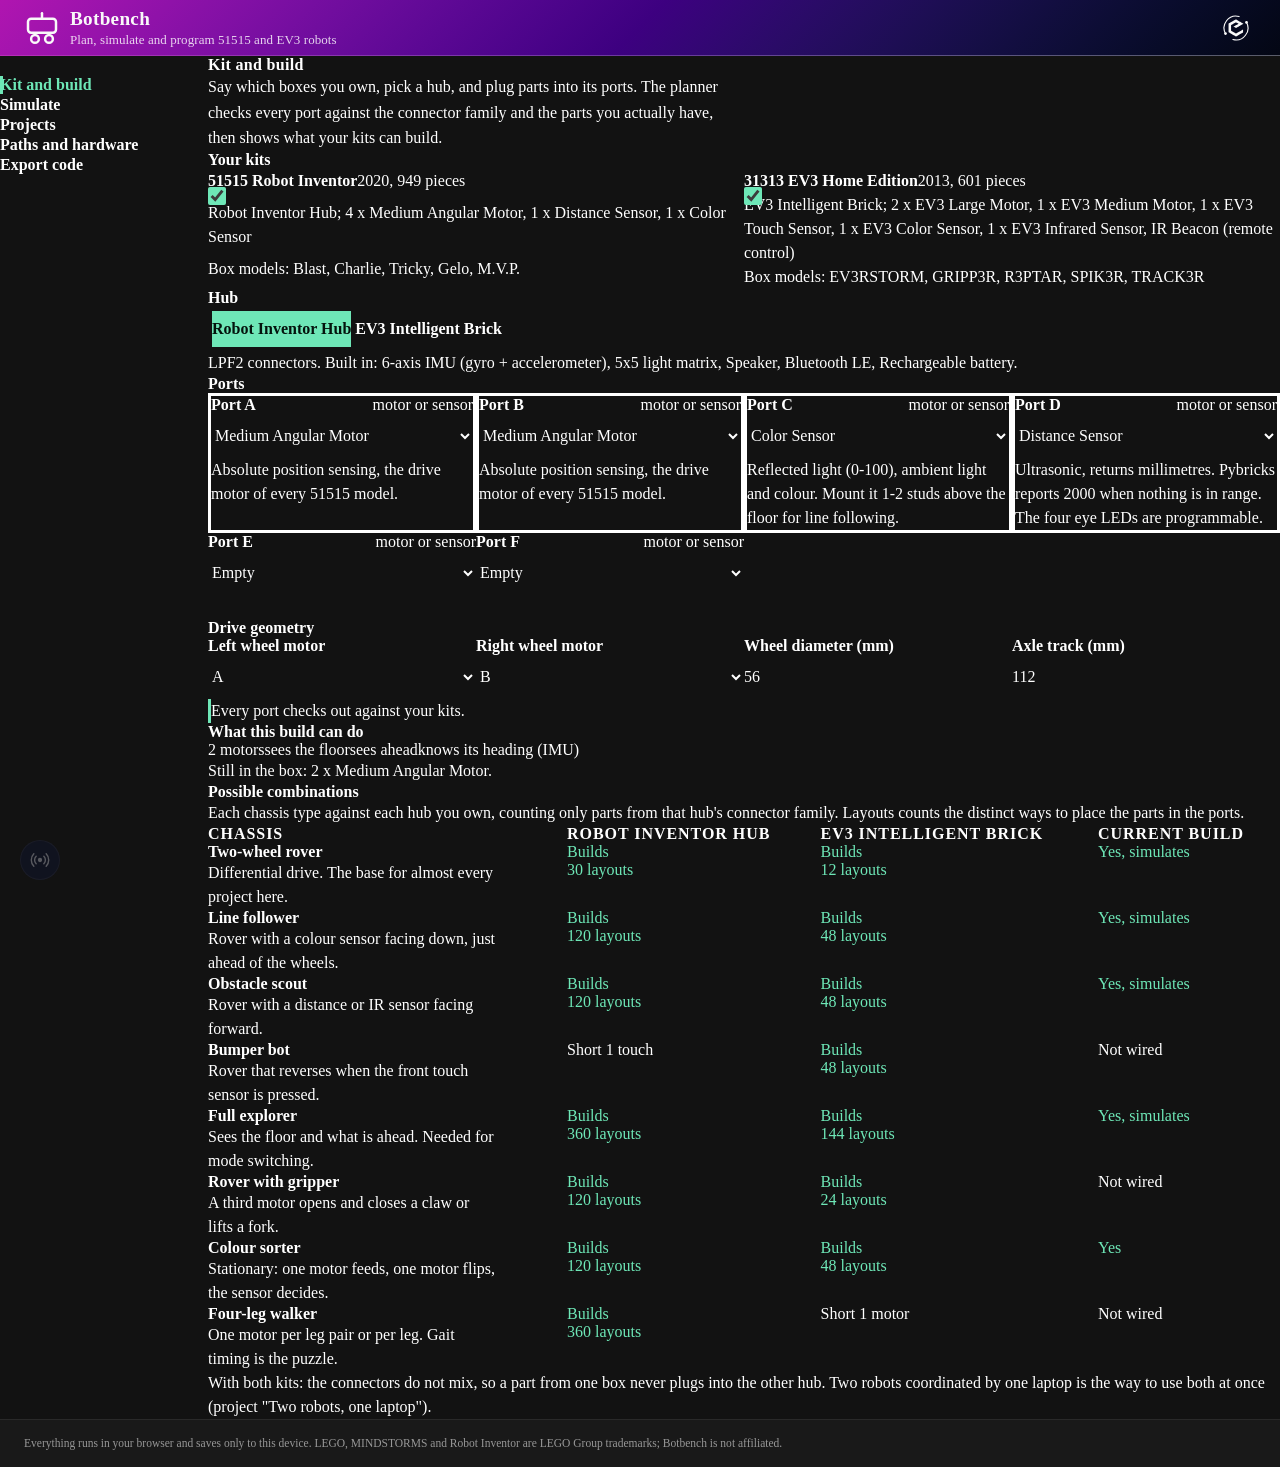
==== index.html @ 2c1cb86a "feat: Botbench, a planner, simulator and Pybricks exporter for 51515 and EV3 robots" ====
<!DOCTYPE html>
<html lang="en">
<head>
  <meta charset="UTF-8">
  <!-- Strict CSP. An inline script runs only if its sha256 is listed: the one hash is the theme
       guard further down, so editing that script means re-hashing it (smoke check 29 reports a
       mismatch). Inline on*="" handlers never run; attach listeners from a script file. Add a
       source only when the page loads from it, as an exact host or a pinned path, never a whole
       package CDN: a Convex deployment adds its https and wss URLs to connect-src, and sign-in
       adds the CSP table in packages/neorgon-ui/auth/README.md. frame-ancestors, report-uri and
       sandbox are ignored in a meta tag, so they are left out. -->
  <meta http-equiv="Content-Security-Policy" content="default-src 'none'; script-src 'self' 'sha256-na6phygP/tfoCIp4oBeQgGJJpQsZob/udrLum+20QTI=' https://gc.zgo.at https://static.cloudflareinsights.com; style-src 'self' 'unsafe-inline' https://cdn.neorgon.org/v1.0.0/; img-src 'self' data: https://neorgon.goatcounter.com; font-src 'self'; connect-src 'self' https://neorgon.goatcounter.com https://cloudflareinsights.com; manifest-src 'self'; frame-src 'none'; worker-src 'none'; object-src 'none'; base-uri 'none'; form-action 'self'">
  <meta name="viewport" content="width=device-width, initial-scale=1.0">
  <link rel="icon" type="image/svg+xml" href="/favicon.svg">
  <link rel="icon" type="image/x-icon" href="/favicon.ico" sizes="16x16 32x32 48x48">
  <link rel="apple-touch-icon" sizes="180x180" href="/apple-touch-icon.png">
  <meta name="apple-mobile-web-app-title" content="Botbench">
  <link rel="manifest" href="/site.webmanifest">
  <meta name="neo-mark" content="on">
  <title>Botbench | Robot Kit Simulator</title>
  <meta name="description" content="Plan LEGO 51515 and EV3 31313 robot builds, rehearse them in a 2D simulator and export Pybricks code, up to behaviours picked by Jev">
  <meta property="og:title" content="Botbench | Robot Kit Simulator">
  <meta property="og:description" content="Plan LEGO 51515 and EV3 31313 robot builds, rehearse them in a 2D simulator and export Pybricks code, up to behaviours picked by Jev">
  <meta property="og:type" content="website">
  <meta property="og:url" content="https://botbench.neorgon.com/">
  <meta property="og:site_name" content="Neorgon">
  <meta name="twitter:card" content="summary_large_image">
  <meta name="twitter:title" content="Botbench | Robot Kit Simulator">
  <meta name="twitter:description" content="Plan LEGO 51515 and EV3 31313 robot builds, rehearse them in a 2D simulator and export Pybricks code, up to behaviours picked by Jev">
  <meta name="robots" content="index, follow">
  <link rel="canonical" href="https://botbench.neorgon.com/">
  <meta property="og:locale" content="en_US">
  <meta name="theme-color" content="#040714">
  <meta property="og:image" content="https://botbench.neorgon.com/og-preview.jpg">
  <meta property="og:image:width" content="1200">
  <meta property="og:image:height" content="630">
  <meta property="og:image:alt" content="Botbench">
  <meta name="twitter:image" content="https://botbench.neorgon.com/og-preview.jpg">
  <!-- Fleet design tokens: canonical, do not redeclare locally (docs/references/new-project-context.md, Design) -->
  <link rel="stylesheet" href="https://cdn.neorgon.org/v1.0.0/styles/base.css">
  <link rel="stylesheet" href="css/style.css">
  <!-- template:styles -->
  <!-- /template:styles -->
  <!-- Neorgon Header Kit (vendored; ?header=live swaps CSS to CDN). Keep after style.css, the kit owns the header. -->
  <script>(function(){var m=location.search.match(/[?&]theme=([\w-]+)/)||document.cookie.match(/(?:^|;\s*)neo_theme=([\w-]+)/);if(m&&m[1]!=='default')document.documentElement.dataset.theme=decodeURIComponent(m[1]);})();</script>
  <link rel="stylesheet" href="css/neorgon-header.css">
  <link rel="stylesheet" href="css/neorgon-themes.css">
  <link rel="stylesheet" href="https://cdn.neorgon.org/v1.0.0/header/season.css">
  <script defer src="js/neorgon-header.js"></script>
  <!-- Neorgon Footer Kit (vendored). Pins the footer to the viewport floor on short
       pages and builds the meta bar + back-to-top. See packages/neorgon-ui/footer/README.md.
       Optional stamps: <meta name="neo-repo"|"neo-version"|"neo-updated"> -->
  <link rel="stylesheet" href="css/neorgon-footer.css">
  <script defer src="js/neorgon-footer.js"></script>
  <!-- Neorgon Beacon Kit (vendored). Bottom-left correction reporter: it
       carries page context to balise.neorgon.com in a URL fragment and the
       visitor writes there. No form on this page and no request from it.
       Opt out per page with <meta name="beacon" content="off">.
       See packages/neorgon-ui/beacon/README.md. -->
  <meta name="beacon-site" content="botbench-site">
  <link rel="stylesheet" href="css/neorgon-beacon.css">
  <script defer src="js/neorgon-beacon.js"></script>
  <script type="application/ld+json">
  {
    "@context": "https://schema.org",
    "@type": "WebApplication",
    "name": "Botbench",
    "description": "Plan LEGO 51515 and EV3 31313 robot builds, rehearse them in a 2D simulator and export Pybricks code, up to behaviours picked by Jev",
    "url": "https://botbench.neorgon.com/",
    "applicationCategory": "DeveloperApplication",
    "operatingSystem": "Any",
    "offers": { "@type": "Offer", "price": "0", "priceCurrency": "USD" },
    "author": { "@type": "Organization", "name": "Neorgon", "url": "https://neorgon.com/" }
  }
  </script>
</head>
<body>

  <a class="skip-link" href="#main">Skip to content</a>

  <!-- Neorgon Header Kit contract (packages/neorgon-ui/header/README.md).
       data-header-mode: hub (glass) | content (sticky gradient) | app (slim, auto-hides on scroll).
       Pick content for learning/content sites, app for tool-dense sites. -->
  <header class="header-bar" data-header-mode="app">
    <div class="header-logo">
      <!-- PATTERN: one link: mark + name go to THIS site's home (root or #home)
           so clicking either resets the view. The hub icon in .header-right
           is the only header link to neorgon.com. -->
      <a href="./" class="header-title-link">
        <img src="energon-classic-logo.png" class="header-logo-img" alt="">
        <div class="header-title-wrap">
          <h1>Botbench</h1>
          <div class="header-subtitle">Plan, simulate and program 51515 and EV3 robots</div>
        </div>
      </a>
    </div>

    <!-- .header-right owns margin-left:auto; home icon is always last. -->
    <div class="header-right">
      <!-- template:actions -->
      <!-- Optional .header-actions: keep one primary control visible with
           data-keep-mobile. Wrap text beside an SVG in <span>. -->
      <!-- /template:actions -->

      <!-- Accounts (only for a site with sign-in): the Neorgon Auth Kit renders a "Sign in"
           button in this slot, and Clerk's avatar menu once signed in. It also owns the
           sign-in dialog, so there is no panel or modal to write. Vendor it with
           packages/neorgon-ui/sync-auth.sh (its header shows how to adopt one site), then add
             <meta name="clerk-publishable-key" content="pk_live_...">
             a stylesheet link to css/neorgon-auth.css (named in prose here, because the
             smoke ref checker reads comments and this file does not exist until you vendor it)
           to <head>, and in js/events.js:
             import { NeoAuth } from './neorgon-auth.js';
             NeoAuth.onChange(({ signedIn, label }) => ...); NeoAuth.start({ convex });
           Contract, CSP and gated actions: packages/neorgon-ui/auth/README.md
      <div class="neo-auth" data-neo-auth data-keep-mobile hidden></div>
      -->

      <a class="header-home" href="https://neorgon.com/" title="neorgon.com" aria-label="Neorgon home">
        <svg class="nh-hub-icon" viewBox="0 0 24 24" fill="none" xmlns="http://www.w3.org/2000/svg" aria-hidden="true">
          <path d="M12 4.4 18.58 8.2 18.58 15.8 12 19.6 5.42 15.8 5.42 8.2Z" fill="currentColor" stroke="none"/>
          <g class="nh-orbit">
            <path d="M2.47 17.50 A11.0 11.0 0 0 1 14.85 1.37" fill="none" stroke="currentColor" stroke-width="1.05" stroke-linecap="round"/>
            <path d="M21.53 6.50 A11.0 11.0 0 0 1 9.15 22.63" fill="none" stroke="currentColor" stroke-width="1.05" stroke-linecap="round"/>
            <circle cx="21.71" cy="6.84" r="1.25" fill="currentColor"/>
            <circle cx="2.29" cy="17.16" r="1.25" fill="currentColor"/>
          </g>
        </svg>
      </a>
    </div>
  </header>

  <!-- template:main -->
  <main id="main" tabindex="-1">
    <div class="shell">
      <nav class="shell__rail" aria-label="Workbench">
        <a class="rail-link" href="#build" data-tab="build">Kit and build</a>
        <a class="rail-link" href="#sim" data-tab="sim">Simulate</a>
        <a class="rail-link" href="#projects" data-tab="projects">Projects</a>
        <a class="rail-link" href="#paths" data-tab="paths">Paths and hardware</a>
        <a class="rail-link" href="#export" data-tab="export">Export code</a>
      </nav>

      <div class="shell__main">
        <section class="section panel" id="panel-build" data-panel="build" aria-labelledby="h-build">
          <div class="section__titles">
            <h2 class="section__title" id="h-build">Kit and build</h2>
            <p class="section__lead">Say which boxes you own, pick a hub, and plug parts into its ports. The planner checks every port against the connector family and the parts you actually have, then shows what your kits can build.</p>
          </div>
          <fieldset class="group">
            <legend>Your kits</legend>
            <div id="kits" class="kit-grid"></div>
          </fieldset>
          <fieldset class="group">
            <legend>Hub</legend>
            <div id="hub-pick" class="seg" role="radiogroup" aria-label="Hub"></div>
            <p id="hub-note" class="field__hint"></p>
          </fieldset>
          <div class="group">
            <h3 class="group__title">Ports</h3>
            <div id="ports" class="port-grid"></div>
          </div>
          <div class="group">
            <h3 class="group__title">Drive geometry</h3>
            <div id="drive" class="drive-grid"></div>
          </div>
          <div id="issues" class="issues" role="status" aria-live="polite"></div>
          <div class="group">
            <h3 class="group__title">What this build can do</h3>
            <div id="caps" class="chips"></div>
          </div>
          <div class="group">
            <h3 class="group__title">Possible combinations</h3>
            <p class="field__hint">Each chassis type against each hub you own, counting only parts from that hub's connector family. Layouts counts the distinct ways to place the parts in the ports.</p>
            <div class="table-wrap"><table class="matrix" id="matrix"></table></div>
            <p id="cross-note" class="field__hint"></p>
          </div>
        </section>

        <section class="section panel" id="panel-sim" data-panel="sim" aria-labelledby="h-sim" hidden>
          <div class="section__titles">
            <h2 class="section__title" id="h-sim">Simulate</h2>
            <p class="section__lead">A top-down rehearsal of the current build: same ports, same wheel size, same sensors. Use it to tune values before the robot is in your hands, not as a promise of how the real one behaves.</p>
          </div>
          <div class="toolbar sim-bar">
            <label class="mini-field"><span>Arena</span><select id="arena" class="select"></select></label>
            <div class="seg" id="brain-kind" role="radiogroup" aria-label="Brain">
              <button type="button" class="seg__btn" data-kind="rules" role="radio">Rules</button>
              <button type="button" class="seg__btn" data-kind="modes" role="radio">Modes and decider</button>
            </div>
            <label class="mini-field" id="preset-wrap"><span>Preset</span><select id="preset" class="select"></select></label>
            <span class="toolbar-gap"></span>
            <button type="button" class="btn btn--primary" id="play">Run</button>
            <button type="button" class="btn btn--secondary" id="step">Step</button>
            <button type="button" class="btn btn--secondary" id="reset">Reset</button>
            <label class="mini-field"><span>Speed</span><select id="speed" class="select"><option value="0.5">0.5x</option><option value="1">1x</option><option value="2">2x</option><option value="4">4x</option></select></label>
          </div>
          <div class="sim-layout">
            <div class="sim-stage">
              <canvas id="sim-canvas" aria-label="Simulator arena, top-down view" role="img"></canvas>
              <p id="arena-note" class="field__hint"></p>
            </div>
            <aside class="sim-side" aria-label="Robot readout">
              <div id="readout"></div>
              <div id="decision"></div>
            </aside>
          </div>
          <div id="rules-panel" class="group">
            <h3 class="group__title">Rule table</h3>
            <p class="field__hint">Checked top to bottom on every tick; the first rule that matches drives the motors. Hold keeps a rule running for that many milliseconds once it fires. Speeds are percent of top speed.</p>
            <div id="rules"></div>
            <button type="button" class="btn btn--secondary btn--sm" id="add-rule">Add rule</button>
          </div>
          <div id="modes-panel" class="group" hidden>
            <h3 class="group__title">Goal and decider</h3>
            <p class="field__hint">Every half second, code turns the sensor numbers into plain facts and asks which mode fits the goal. In the browser a local stand-in answers, because a TypeSafe key must never sit in a web page. The request shown beside the arena is what the bridge sends to Jev.</p>
            <div class="field">
              <label for="goal">Goal, in plain words</label>
              <textarea id="goal" class="textarea" rows="2" maxlength="400"></textarea>
            </div>
            <div class="field">
              <label for="gate">Confidence gate: <output id="gate-out" for="gate"></output></label>
              <input id="gate" type="range" min="0" max="0.9" step="0.05">
              <p class="field__hint">Below this confidence the robot keeps its current mode instead of switching. Low values flip-flop, high values commit late.</p>
            </div>
          </div>
        </section>

        <section class="section panel" id="panel-projects" data-panel="projects" aria-labelledby="h-projects" hidden>
          <div class="section__titles">
            <h2 class="section__title" id="h-projects">Projects</h2>
            <p class="section__lead">Seventeen projects in five levels, from one spinning motor to a robot that asks Jev what to do next. Each one is marked against your kits; the ones with a simulator setup load straight into the arena.</p>
          </div>
          <div id="projects"></div>
        </section>

        <section class="section panel" id="panel-paths" data-panel="paths" aria-labelledby="h-paths" hidden>
          <div class="section__titles">
            <h2 class="section__title" id="h-paths">Paths and hardware</h2>
            <p class="section__lead">How to program each hub today, what to buy for each path, and where an AI decision layer fits without getting in the way of the motors.</p>
          </div>
          <div id="paths"></div>
        </section>

        <section class="section panel" id="panel-export" data-panel="export" aria-labelledby="h-export" hidden>
          <div class="section__titles">
            <h2 class="section__title" id="h-export">Export code</h2>
            <p class="section__lead">The current build and brain as Pybricks MicroPython. Rules export as a loop on the hub. Modes export as a hub program that reports facts, plus a laptop bridge that asks Jev and sends back a mode.</p>
          </div>
          <div id="export"></div>
        </section>
      </div>
    </div>
  </main>
  <!-- /template:main -->

  <!-- Neorgon Footer Kit contract. data-footer-mode: minimal (default) | content | app.
       Replace the copy with a real note (privacy, data provenance, disclaimer) or drop
       the text entirely, the kit appends "Part of Neorgon" and any version stamps. -->
  <footer class="neo-footer" data-footer-mode="app">
    Everything runs in your browser and saves only to this device. LEGO, MINDSTORMS and Robot Inventor are LEGO Group trademarks; Botbench is not affiliated.
  </footer>

  <div id="app-toast" class="toast" role="status" aria-live="polite" aria-atomic="true"></div>
  <script type="module" src="js/app.js"></script>
</body>
</html>
---- css/style.css ----
/* ── Reset & base ──────────────────────────────────────────── */
*, *::before, *::after { margin: 0; padding: 0; box-sizing: border-box; }

/*
 * ── Design tokens ─────────────────────────────────────────────
 *
 * Canonical tokens (colors, font, type scale, spacing, radii) come from the CDN:
 *   https://cdn.neorgon.org/v1.0.0/styles/base.css   (linked in index.html)
 * Do NOT redeclare them here: a local copy is how the fleet drifted. The block
 * below holds only what base.css does not define, plus the per-site accent.
 *
 * Motion: base.css still ships --ease-snap (bounce) for legacy sites, but it is
 * deprecated for new work (impeccable law: ease-out exponential, no bounce).
 * Use --ease-out below.
 */

:root {
  /* Per-site identity: set to this site's hub card accent (the accent table in .claude/HUB_REGISTRY.md) */
  --accent: #6ee7b7;
  --accent-bright: #a7f3d0;

  /* Site extras base.css does not define */
  --surface-toast: #1a1730;
  --danger: #be123c;
  --danger-hover: #9f1239;
  --ease-out: cubic-bezier(0.22, 1, 0.36, 1);
  --control-height: 44px;
  --control-height-sm: 36px;
  --on-accent: #04130d; /* Emerald-300 is light: dark text on it, 12:1. */
  --shadow-card: 0 12px 28px rgba(15, 23, 42, 0.5);
  --shadow-modal: 0 24px 48px rgba(2, 6, 23, 0.58);
  --z-sticky-header: 200;
  --z-toast: 500;
}

/* Author display values (e.g. .section/.stack flex) would otherwise defeat the
   hidden attribute, so restore its authority once, globally. */
[hidden] { display: none !important; }

html { min-height: 100%; color-scheme: dark; }
body {
  font-family: var(--font);
  background: var(--bg);
  min-height: 100%;
  color: var(--text-primary);
  display: flex; flex-direction: column;
}

body:has(dialog[open]) {
  overflow: hidden;
}

main#main {
  flex: 1;
  display: flex;
  flex-direction: column;
  min-height: 0;
  width: 100%;
}

/* ── Layout ────────────────────────────────────────────────── */
/*
 * GOTCHA: body { display:flex; flex-direction:column } + margin: 0 auto
 * on a child collapses its width, so always pair with width: 100%.
 *
 * GOTCHA: External images (YouTube ggpht, Gravatar, etc.) may block loading
 * when the Referer header points to localhost or an unknown origin. Fix:
 * 1. Add <meta name="referrer" content="no-referrer"> in <head> (global)
 * 2. Or add referrerpolicy="no-referrer" on each <img> tag
 */
.container {
  max-width: 900px;
  width: 100%;
  margin: 0 auto;
  padding: var(--space-6);
  flex: 1;
}

/* ── Side-rail shell (opt-in) ──────────────────────────────────
 * A desktop window is far wider than a comfortable line of text, so a single
 * centred column leaves two large empty gutters and still runs the prose to
 * 100+ characters. This puts the section nav in the left gutter and narrows
 * the reading column, without changing .container for sites that do not use it.
 *
 *   <div class="shell">
 *     <nav class="shell__rail" aria-label="Section"> … </nav>
 *     <div class="shell__main"> … </div>
 *   </div>
 *
 * Below 940px it collapses to one column and the rail becomes a scrollable
 * row, so the same markup works on a phone with no JavaScript involved. From
 * 1240px up, the spare width goes to the right margin only, so the reading
 * column walks onto the page's centre line instead of sitting right of it.
 */
.shell {
  width: 100%;
  max-width: 1240px;
  margin: 0 auto;
  padding: var(--space-6) var(--space-6) 64px;
  display: grid;
  grid-template-columns: minmax(0, 1fr);
  gap: var(--space-6);
  align-content: start;
  flex: 1;
}
/* A 1fr track is minmax(auto, 1fr): a wide child (a board, a table, a long
   code line) sets min-content and stretches the column past the viewport. */
.shell > * { min-width: 0; }

.shell__rail {
  display: flex;
  gap: var(--space-1);
  padding: 4px;
  background: var(--surface-1);
  border: 1px solid var(--border);
  border-radius: var(--radius);
  overflow-x: auto;
  scrollbar-width: none;
}
.shell__rail::-webkit-scrollbar { display: none; }

@media (min-width: 940px) {
  .shell {
    grid-template-columns: 208px minmax(0, 1fr);
    gap: var(--space-8);
    padding: var(--space-8) var(--space-8) 80px;
  }
  .shell__rail {
    position: sticky;
    top: 76px;          /* clears the app-mode header */
    flex-direction: column;
    align-items: stretch;
    gap: 2px;
    padding: var(--space-2);
    overflow: visible;
    align-self: start;
  }
}

/* The rail sits in the left gutter, but with only two tracks it does not stay
   there: the rail plus its gap add to main's left side and nothing balances
   them on the right, so main sits half that distance right of the page's centre
   line (120px at a 208px rail). A column that far off centre reads as a
   misalignment rather than as a nav beside it.
   The correction is to stop splitting the spare width between both margins and
   spend all of it on the right. Main then walks back onto the centre line as the
   window grows, reaching it at 1240 + 208 + 32 = 1480px, and it costs main no
   width at any point on the way: the shell widens, main does not move relative
   to the rail. Below 1240px the shell already fills the viewport, so there is no
   spare width to spend and any correction would come straight out of the
   reading column. That trade is not worth making. */
@media (min-width: 1240px) {
  .shell {
    --shell-nudge: calc(208px + var(--space-8));
    max-width: calc(1240px + var(--shell-nudge));
    padding-right: clamp(
      var(--space-8),
      calc(var(--space-8) + 100vw - 1240px),
      calc(var(--space-8) + var(--shell-nudge))
    );
  }
}

/* Vertical rhythm: use inside .container or nested regions */
.stack {
  display: flex;
  flex-direction: column;
  gap: var(--space-6);
}
.stack--tight { gap: var(--space-4); }
/* Major sections need a real break. At 32px a heading sits almost on top of
   the block above it and the page reads as one undifferentiated column. */
.stack--loose { gap: 56px; }

/* Page section: title row + body (replaces “card everything” for grouping) */
.section {
  display: flex;
  flex-direction: column;
  gap: var(--space-6);
}
.section__header {
  display: flex;
  flex-wrap: wrap;
  align-items: flex-end;
  justify-content: space-between;
  gap: var(--space-4);
}
.section__titles {
  display: flex;
  flex-direction: column;
  gap: var(--space-1);
  min-width: 0;
}
.section__title {
  font-size: var(--text-xl);
  font-weight: 600;
  letter-spacing: 0.02em;
  color: var(--text-primary);
}
.section__lead {
  font-size: var(--text-sm);
  color: var(--text-muted);
  line-height: 1.6;
  max-width: 64ch;   /* 65-75 characters is the readable measure */
}
.section__lead code {
  font-family: ui-monospace, SFMono-Regular, Menlo, Monaco, Consolas, "Liberation Mono", monospace;
  font-size: 0.92em;
  color: var(--text-secondary);
}
.stack > .card { margin-bottom: 0; }
.toolbar {
  display: flex;
  flex-wrap: wrap;
  align-items: center;
  gap: var(--space-2);
}

/* ── Header ────────────────────────────────────────────────────
 * Owned by the Neorgon Header Kit (css/neorgon-header.css, canonical
 * source: packages/neorgon-ui/header/). Do NOT style .header-bar,
 * .header-logo*, .header-title-link, .header-subtitle, .header-right,
 * .header-actions, or .header-home here. Sign-in UI belongs to the
 * Auth Kit (css/neorgon-auth.css), so write no .auth-* styles either.
 */
.toolbar-nav {
  display: flex;
  align-items: center;
  gap: var(--space-2);
}

/* ── Buttons (canonical) ─────────────────────────────────────
 * Use .btn + a variant. Alias: .nav-link = toolbar ghost.
 */
.btn {
  display: inline-flex;
  align-items: center;
  justify-content: center;
  gap: var(--space-2);
  min-height: var(--control-height);
  padding: 0 var(--space-4);
  border-radius: var(--radius-sm);
  font-family: inherit;
  font-size: var(--text-sm);
  font-weight: 600;
  line-height: 1.2;
  text-decoration: none;
  cursor: pointer;
  border: 1px solid transparent;
  background: transparent;
  color: var(--text-primary);
  transition:
    background-color var(--dur),
    color var(--dur),
    border-color var(--dur),
    box-shadow var(--dur),
    transform var(--dur-fast);
  -webkit-tap-highlight-color: transparent;
}
.btn:disabled,
.btn[aria-disabled="true"] {
  opacity: 0.45;
  cursor: not-allowed;
  pointer-events: none;
}
.btn--sm {
  min-height: var(--control-height-sm);
  padding: 0 var(--space-3);
  font-size: var(--text-xs);
}
.btn--block { width: 100%; }
.btn--icon {
  min-width: var(--control-height);
  padding: 0;
}
.btn--primary {
  background: var(--accent);
  color: var(--on-accent);
  border-color: transparent;
}
.btn--primary:hover { box-shadow: inset 0 0 0 2px var(--on-accent); }
.btn--secondary {
  background: var(--surface-2);
  color: var(--text-primary);
  border-color: var(--border-strong);
}
.btn--secondary:hover {
  background: rgba(255, 255, 255, 0.1);
}
.btn--ghost {
  background: transparent;
  color: rgba(255,255,255,0.92);
  border-color: rgba(255,255,255,0.18);
}
.btn--ghost:hover {
  background: rgba(255,255,255,0.1);
  color: var(--text-primary);
}
.btn--danger {
  background: var(--danger);
  color: var(--text-primary);
  border-color: transparent;
}
.btn--danger:hover { background: var(--danger-hover); }

/* Toolbar ghost (header nav): same as .btn.btn--ghost.btn--sm */
.nav-link {
  display: inline-flex;
  align-items: center;
  justify-content: center;
  min-height: var(--control-height);
  padding: 0 var(--space-3);
  border: 1px solid rgba(255,255,255,0.18);
  border-radius: var(--radius-sm);
  background: transparent;
  color: rgba(255,255,255,0.92);
  cursor: pointer;
  font-family: inherit;
  font-size: var(--text-sm);
  font-weight: 600;
  transition: background-color var(--dur), color var(--dur), border-color var(--dur);
}
.nav-link:hover {
  background: rgba(255,255,255,0.1);
  color: var(--text-primary);
}

/* ── Forms and inline disclosure ────────────────────────────── */
.field { display: grid; gap: var(--space-2); min-width: 0; }
.field label, .field__label { font-size: var(--text-sm); font-weight: 600; }
.input, .select, .textarea {
  width: 100%; min-width: 0; min-height: var(--control-height);
  padding: var(--space-2) var(--space-3);
  border: 1px solid var(--border-strong);
  border-radius: var(--radius-sm);
  background: var(--bg); color: var(--text-primary);
  font: inherit; font-size: 1rem;
}
.textarea { resize: vertical; }
.input::placeholder, .textarea::placeholder { color: var(--text-muted); }
.input[aria-invalid="true"], .textarea[aria-invalid="true"] { border-color: var(--danger); }
.field__hint { font-size: var(--text-sm); color: var(--text-secondary); line-height: 1.5; }
.field__error { font-size: var(--text-sm); color: #fda4af; }

/* Native details keeps closed controls out of the focus order. No fixed
   max-height, clipping or layout animation. Auth remains kit-owned. */
.sheet {
  background: var(--surface-1);
  border: 1px solid var(--border);
  border-radius: var(--radius);
}
.sheet > summary { padding: var(--space-4); cursor: pointer; font-weight: 600; }
.sheet__inner { padding: 0 var(--space-4) var(--space-4); }

/* ── Native dialog ────────────────────────────────────────────
   Call showModal(): the platform supplies inert background, focus containment
   and Escape. Do not toggle [open] or add a second role="dialog" wrapper. */
dialog.dialog {
  margin: auto; padding: 0;
  width: min(520px, calc(100% - 32px));
  max-height: calc(100dvh - 32px);
  overflow: auto;
  background: var(--bg); color: var(--text-primary);
  border: 1px solid var(--border-strong);
  border-radius: var(--radius-lg);
  box-shadow: var(--shadow-modal);
}
.dialog::backdrop { background: rgb(2 4 12 / 85%); }
.dialog__header, .dialog__footer {
  display: flex; align-items: center; justify-content: space-between;
  gap: var(--space-4); padding: var(--space-4) var(--space-6);
}
.dialog__header { border-bottom: 1px solid var(--border); }
.dialog__header h2 { font-size: var(--text-xl); overflow-wrap: anywhere; }
.dialog__body { padding: var(--space-6); line-height: 1.6; overflow-wrap: anywhere; }
.dialog__footer { flex-wrap: wrap; justify-content: flex-end; border-top: 1px solid var(--border); }

/* ── Result states ──────────────────────────────────────────── */
.status-panel { padding: var(--space-8) 0; max-width: 64ch; }
.status-panel h3 { font-size: var(--text-lg); }
.status-panel p { margin: var(--space-2) 0 var(--space-4); color: var(--text-secondary); line-height: 1.6; }

/* ── Card ──────────────────────────────────────────────────── */
/*
 * GOTCHA: backdrop-filter creates a stacking context, so dropdowns inside
 * a card can be clipped by a later card's stacking context. Fix by adding
 * position: relative; z-index: 10 to the card that owns the open dropdown.
 *
 * Default: static surface (no hover lift, avoids generic “dashboard demo”).
 * Use .card--interactive only when the whole surface is a real target.
 *
 * GOTCHA: a <button> or <a> used AS a card does not inherit body text color,
 * buttons default to canvas text (near-black), rendering invisible on the dark
 * bg. When a card is an interactive element, set color: var(--text-primary)
 * and font-family: var(--font) explicitly on it.
 */
.card {
  background: var(--surface-1);
  border: 1px solid var(--border);
  border-radius: var(--radius-lg);
  padding: var(--space-6);
  margin-bottom: var(--space-6);
  transition: border-color var(--dur), box-shadow var(--dur);
}
.card--interactive {
  transition:
    transform var(--dur) ease-out,
    box-shadow var(--dur) ease-out,
    border-color var(--dur);
}
.card--interactive:hover {
  transform: translateY(-3px);
  box-shadow: var(--shadow-card);
  border-color: var(--border-strong);
}

.card--flat:hover {
  box-shadow: none;
}
/* Card with an action row, in an equal-height grid: pin the toolbar to the
   bottom so buttons align across cards whose text wraps differently. */
.card--actions {
  display: flex;
  flex-direction: column;
}
.card--actions > .toolbar:last-child {
  margin-top: auto;
}

/* ── Button press feedback ─────────────────────────────────── */
button:active,
.btn:active,
.nav-link:active {
  transform: scale(0.98);
  transition-duration: var(--dur-fast);
}

/* ── Skeleton loading ──────────────────────────────────────── */
@keyframes shimmer { 50% { opacity: 0.45; } }
.skeleton {
  background: var(--surface-2);
  animation: shimmer 1.5s ease-in-out infinite;
  border-radius: var(--radius);
}

/* ── Toast ─────────────────────────────────────────────────── */
.toast {
  position: fixed;
  bottom: var(--space-6);
  right: var(--space-6);
  z-index: var(--z-toast);
  max-width: min(360px, calc(100vw - var(--space-8)));
  background: var(--surface-toast);
  border: 1px solid var(--border);
  border-radius: var(--radius);
  padding: var(--space-3) var(--space-4);
  font-size: var(--text-sm);
  color: var(--text-primary);
  box-shadow: var(--shadow-card);
  pointer-events: none;
  transform: translateY(8px);
  opacity: 0;
  transition: opacity 0.2s ease-out, transform 0.2s ease-out;
}
.toast.visible {
  opacity: 1;
  transform: translateY(0);
}

/* ── Footer ────────────────────────────────────────────────────
   Owned by the Neorgon Footer Kit (css/neorgon-footer.css).
   Don't add .neo-footer rules here. Edit packages/neorgon-ui/footer/
   and re-run sync-footer.sh. */

/* ── Focus styles ──────────────────────────────────────────── */
:focus-visible {
  outline: 2px solid var(--accent-bright);
  outline-offset: 2px;
}

/* ── Skip link ─────────────────────────────────────────────── */
.skip-link {
  position: absolute;
  top: 0;
  transform: translateY(-110%);
  left: var(--space-4);
  z-index: 1000;
  padding: var(--space-2) var(--space-4);
  background: var(--accent-bright);
  color: var(--bg);
  font-weight: 600;
  font-size: var(--text-sm);
  border-radius: 0 0 var(--radius-sm) var(--radius-sm);
  text-decoration: none;
  transition: transform var(--dur) var(--ease-out);
}
.skip-link:focus { transform: translateY(0); }

/* ── Reduced motion ────────────────────────────────────────── */
@media (prefers-reduced-motion: reduce) {
  *, *::before, *::after {
    animation-duration: 0.01ms !important;
    animation-iteration-count: 1 !important;
    transition-duration: 0.01ms !important;
  }
  .card--interactive:hover { transform: none; }
}

/* ── Responsive ────────────────────────────────────────────── */
@media (max-width: 600px) {
  .container { padding: var(--space-4); }
  .toast {
    left: var(--space-4);
    right: var(--space-4);
    max-width: none;
  }
}

/* ══ Botbench ═════════════════════════════════════════════════
   Site layer. Tokens come from base.css; only --accent is ours. */

.muted { color: var(--text-muted); }
.shell__main { display: flex; flex-direction: column; gap: var(--space-8); }
.panel { gap: var(--space-8); }
.toolbar-gap { flex: 1; }

.rail-link {
  display: block; white-space: nowrap;
  padding: var(--space-2) var(--space-3);
  border-radius: var(--radius-sm);
  color: var(--text-secondary); text-decoration: none;
  font-size: var(--text-sm); font-weight: 600;
  transition: background-color var(--dur), color var(--dur);
}
.rail-link:hover { background: var(--surface-2); color: var(--text-primary); }
.rail-link[aria-current="page"] { background: var(--surface-2); color: var(--accent); box-shadow: inset 3px 0 0 var(--accent); }

.group { display: flex; flex-direction: column; gap: var(--space-3); border: 0; min-width: 0; }
.group legend, .group__title { font-size: var(--text-base); font-weight: 600; margin-bottom: var(--space-1); }
.group__title { margin-bottom: 0; }
h4 { font-size: var(--text-base); font-weight: 600; }

/* Kits */
.kit-grid { display: grid; grid-template-columns: repeat(auto-fit, minmax(260px, 1fr)); gap: var(--space-3); }
.kit {
  position: relative; display: grid; gap: var(--space-1);
  padding: var(--space-4) var(--space-4) var(--space-4) 48px;
  background: var(--surface-1); border: 1px solid var(--border); border-radius: var(--radius);
  cursor: pointer; font-size: var(--text-sm); line-height: 1.5;
  transition: border-color var(--dur);
}
.kit.is-on { border-color: var(--accent); }
.kit input { position: absolute; left: var(--space-4); top: 18px; width: 18px; height: 18px; accent-color: var(--accent); }
.kit__head { display: flex; flex-wrap: wrap; gap: var(--space-2); align-items: baseline; }
.kit__head strong { font-size: var(--text-base); }
.kit__models { font-size: var(--text-xs); }

/* Segmented control */
.seg { display: inline-flex; flex-wrap: wrap; gap: 4px; padding: 4px; background: var(--surface-1); border: 1px solid var(--border); border-radius: var(--radius); width: fit-content; max-width: 100%; }
.seg__btn {
  min-height: var(--control-height-sm); padding: 0 var(--space-3);
  border: 0; border-radius: var(--radius-sm); background: transparent;
  color: var(--text-secondary); font: inherit; font-size: var(--text-sm); font-weight: 600; cursor: pointer;
}
.seg__btn:hover:not(:disabled) { color: var(--text-primary); background: var(--surface-2); }
.seg__btn[aria-checked="true"] { background: var(--accent); color: var(--on-accent); }
.seg__btn:disabled { opacity: 0.4; cursor: not-allowed; }

/* Ports */
.port-grid { display: grid; grid-template-columns: repeat(auto-fill, minmax(220px, 1fr)); gap: var(--space-3); }
.port { display: grid; gap: var(--space-2); align-content: start; padding: var(--space-3); background: var(--surface-1); border: 1px dashed var(--border-strong); border-radius: var(--radius); }
.port.is-used { border-style: solid; border-color: var(--border-strong); }
.port__label { font-size: var(--text-sm); font-weight: 600; display: flex; justify-content: space-between; gap: var(--space-2); }
.port__label .muted { font-weight: 400; font-size: var(--text-xs); }
.port__note { font-size: var(--text-xs); line-height: 1.5; min-height: 1.5em; }
.drive-grid { display: grid; grid-template-columns: repeat(auto-fit, minmax(170px, 1fr)); gap: var(--space-3); }

/* Issues, chips, badges */
.issue-list { list-style: none; display: grid; gap: var(--space-2); }
.issue { font-size: var(--text-sm); line-height: 1.5; padding: var(--space-2) var(--space-3); border-radius: var(--radius-sm); border-left: 3px solid; background: var(--surface-1); }
.issue--error { border-color: #fb7185; }
.issue--warn { border-color: #fbbf24; }
.issue--ok { border-color: var(--accent); }
.chips { display: flex; flex-wrap: wrap; gap: var(--space-2); align-items: center; }
.chip { padding: 4px var(--space-3); border-radius: 999px; background: var(--surface-2); border: 1px solid var(--border); font-size: var(--text-sm); }
.caps__spare { flex-basis: 100%; }
.badge { display: inline-block; padding: 2px 8px; border-radius: 999px; font-size: var(--text-xs); font-weight: 600; background: var(--surface-2); color: var(--text-secondary); white-space: nowrap; }
.badge--ok { background: rgb(110 231 183 / 14%); color: var(--accent); }
.badge--warn { background: rgb(251 191 36 / 14%); color: #fcd34d; }
.badge--no { background: rgb(251 113 133 / 12%); color: #fda4af; }

/* Combination matrix */
.table-wrap { overflow-x: auto; border: 1px solid var(--border); border-radius: var(--radius); }
.matrix { width: 100%; border-collapse: collapse; font-size: var(--text-sm); }
.matrix th, .matrix td { padding: var(--space-2) var(--space-3); text-align: left; border-bottom: 1px solid var(--border); vertical-align: top; }
.matrix thead th { background: var(--surface-1); font-size: var(--text-xs); text-transform: uppercase; letter-spacing: 0.06em; color: var(--text-secondary); }
.matrix tbody tr:last-child > * { border-bottom: 0; }
.matrix__name { display: block; font-weight: 600; }
.matrix__desc { display: block; font-weight: 400; font-size: var(--text-xs); max-width: 36ch; line-height: 1.5; }
.matrix td.ok { color: var(--accent); }
.matrix td.no { color: var(--text-muted); }
.matrix td .muted { display: block; font-size: var(--text-xs); }

/* Simulator */
.mini-field { display: inline-grid; gap: 2px; font-size: var(--text-xs); color: var(--text-secondary); }
.mini-field .select, .mini-field .input { min-height: var(--control-height-sm); font-size: var(--text-sm); padding: 0 var(--space-2); }
.sim-bar { align-items: end; gap: var(--space-3); }
.sim-layout { display: grid; grid-template-columns: minmax(0, 1fr); gap: var(--space-4); }
@media (min-width: 1100px) { .sim-layout { grid-template-columns: minmax(0, 1fr) 300px; } }
.sim-stage { display: grid; gap: var(--space-2); }
#sim-canvas { width: 100%; aspect-ratio: 2000 / 1200; display: block; border-radius: var(--radius); border: 1px solid var(--border-strong); background: #e4e4de; }
.sim-side { display: grid; gap: var(--space-4); align-content: start; }
.readout { display: grid; grid-template-columns: auto 1fr; gap: 4px var(--space-4); font-size: var(--text-sm); padding: var(--space-3) var(--space-4); background: var(--surface-1); border: 1px solid var(--border); border-radius: var(--radius); }
.readout dt { color: var(--text-muted); }
.readout dd { font-variant-numeric: tabular-nums; text-align: right; }
.readout--facts dd { text-align: right; }
.decision { display: grid; gap: var(--space-3); }
.decision__mode { font-size: var(--text-base); }
.decision__mode strong { color: var(--accent); }
.bars { list-style: none; display: grid; gap: 6px; }
.bar { display: grid; grid-template-columns: 88px 1fr 40px; gap: var(--space-2); align-items: center; font-size: var(--text-xs); }
.bar.is-current .bar__label { color: var(--accent); font-weight: 600; }
.bar__track { height: 8px; background: var(--surface-2); border-radius: 999px; overflow: hidden; }
.bar__fill { display: block; height: 100%; background: var(--accent); }
.bar__val { text-align: right; font-variant-numeric: tabular-nums; color: var(--text-secondary); }
.sheet pre, .code-block pre { overflow-x: auto; font-size: var(--text-xs); line-height: 1.55; font-family: ui-monospace, SFMono-Regular, Menlo, Consolas, monospace; }

/* Rule editor */
.rule-list { list-style: none; display: grid; gap: var(--space-2); }
.rule {
  display: flex; flex-wrap: wrap; align-items: end; gap: var(--space-2) var(--space-3);
  padding: var(--space-3); background: var(--surface-1); border: 1px solid var(--border); border-radius: var(--radius);
  font-size: var(--text-sm); transition: border-color var(--dur);
}
.rule.is-active { border-color: var(--accent); box-shadow: inset 3px 0 0 var(--accent); }
.rule__n { font-weight: 700; color: var(--text-muted); min-width: 1.5em; align-self: center; }
.rule__when, .rule__then { display: flex; flex-wrap: wrap; align-items: end; gap: var(--space-2); }
.rule .select { width: auto; min-height: var(--control-height-sm); font-size: var(--text-sm); padding: 0 var(--space-2); }
.input--num { width: 84px; }
.select--op { min-width: 56px; }
.rule__tools { display: flex; gap: var(--space-1); margin-left: auto; }

/* Projects */
.level { display: grid; gap: var(--space-3); margin-bottom: var(--space-8); }
.level__title { font-size: var(--text-lg); font-weight: 600; }
.level__n { color: var(--accent); font-size: var(--text-sm); text-transform: uppercase; letter-spacing: 0.08em; margin-right: var(--space-2); }
.project-grid { display: grid; grid-template-columns: repeat(auto-fill, minmax(280px, 1fr)); gap: var(--space-4); }
.project { margin: 0; gap: var(--space-3); font-size: var(--text-sm); line-height: 1.55; }
.project__top { display: flex; justify-content: space-between; gap: var(--space-2); align-items: start; }
.project__meta { font-size: var(--text-xs); margin-top: calc(var(--space-2) * -1); }
.project__steps { padding-left: 1.2em; color: var(--text-secondary); display: grid; gap: 4px; }
.project__nosim { font-size: var(--text-xs); }

/* Paths */
.path-cols { display: grid; grid-template-columns: repeat(auto-fit, minmax(300px, 1fr)); gap: var(--space-6); }
.path-list { list-style: none; display: grid; gap: var(--space-3); }
.path-item { display: grid; gap: var(--space-1); padding: var(--space-3) var(--space-4); background: var(--surface-1); border: 1px solid var(--border); border-radius: var(--radius); font-size: var(--text-sm); line-height: 1.55; }
.path-item__head { display: flex; justify-content: space-between; gap: var(--space-2); align-items: center; }
.path-item a, .extra a { color: var(--accent); font-size: var(--text-xs); }
.extra-grid { display: grid; grid-template-columns: repeat(auto-fit, minmax(260px, 1fr)); gap: var(--space-4); }
.extra { margin: 0; display: grid; gap: var(--space-3); align-content: start; font-size: var(--text-sm); }
.extra ul { list-style: none; display: grid; gap: var(--space-3); line-height: 1.5; }
.flow { list-style: none; display: grid; grid-template-columns: repeat(auto-fit, minmax(150px, 1fr)); gap: var(--space-2); counter-reset: flow; }
.flow li { display: grid; gap: 4px; align-content: start; padding: var(--space-3); background: var(--surface-1); border: 1px solid var(--border); border-top: 3px solid var(--accent); border-radius: var(--radius-sm); font-size: var(--text-sm); line-height: 1.5; }
.flow li span { color: var(--text-secondary); font-size: var(--text-xs); }
.two-col { display: grid; grid-template-columns: repeat(auto-fit, minmax(260px, 1fr)); gap: var(--space-6); }
.two-col h4 { margin-bottom: var(--space-2); }
.plain { padding-left: 1.1em; display: grid; gap: var(--space-2); font-size: var(--text-sm); line-height: 1.55; color: var(--text-secondary); }

/* Export */
.code-block { border: 1px solid var(--border); border-radius: var(--radius); overflow: hidden; }
.code-block__bar { display: flex; flex-wrap: wrap; align-items: center; gap: var(--space-2) var(--space-3); padding: var(--space-2) var(--space-3); background: var(--surface-1); border-bottom: 1px solid var(--border); font-size: var(--text-sm); }
.code-block pre { padding: var(--space-4); max-height: 560px; overflow: auto; background: var(--bg); }

input[type="range"] { accent-color: var(--accent); width: min(360px, 100%); }
---- css/neorgon-header.css ----
/* ══════════════════════════════════════════════════════════════
   Neorgon Header Kit — header.css
   Canonical source: packages/neorgon-ui/header/
   Vendored per site as css/neorgon-header.css — do not edit copies.
   Live CDN: https://cdn.neorgon.org/v1.0.0/header/header.css
   ══════════════════════════════════════════════════════════════ */

:root {
  /* Geometry */
  --header-h: 68px;
  --header-h-app: 56px;
  --header-control-h: 40px; /* every header control (buttons, ⋯, palette, home) shares this height */
  /* Logo height. A token, not a literal, so a site can make the mark carry more
     weight without forking the kit. Default 36px = the historical value, so
     nothing changes for a site that never sets it. The bar is 68px with no
     vertical padding, so ~52px is the practical ceiling before the mark starts
     to look wedged against the edges. */
  --header-logo-h: 36px;
  --header-logo-h-mobile: 28px;

  /* Palette — themes override these (see themes.css) */
  --header-bg-start: #B015B0;
  --header-bg-mid: #3D0080;
  --header-bg-end: #040714;
  /* Kept here for anything that references the composed gradient, but the
     authoritative copy is re-declared on .header-bar below — see the note
     there before changing either. */
  --header-bg: linear-gradient(in oklch 135deg, var(--header-bg-start) 0%, var(--header-bg-mid) 50%, var(--header-bg-end) 100%);
  --header-glass: rgba(0, 9, 18, .35);
  --header-text: #f9f9f9;
  --header-text-dim: rgba(255, 255, 255, .72);
  --header-border: rgba(255, 255, 255, .07);
  --header-border-strong: rgba(255, 255, 255, .22);
  --header-accent: #e879f9;
  --header-menu-bg: #10142a;
  --header-menu-hover: rgba(255, 255, 255, .08);

  /* Focus ring — near-white with a whisper of the brand hue so it never
     reads as a stray browser default. 5.77:1 (bright end) to 17.98:1
     (dark end) against the bar, 16.54:1 on the menu. Themes may override. */
  --header-focus: oklch(0.97 0.02 320);
  --header-focus-w: 2px;

  /* Icon sizing. Two tokens: a filled glyph reads heavier than a stroked
     one in the same box, so the solid home icon is set smaller to match
     optically. */
  --header-icon: 22px;        /* stroked glyphs (palette) */
  --header-icon-solid: 20px;  /* filled glyphs (home) */

  /* ease-out-quart: fast start, long settle, no overshoot. */
  --header-ease: cubic-bezier(.22, 1, .36, 1);
  --header-ease-in: cubic-bezier(.55, 0, 1, .45);
}

/* Colour judgements about the DEFAULT gradient specifically. Scoped to
   html:not([data-theme]) because themes.css sets these per theme at the
   same specificity as :root — a :root override here would silently
   overwrite all five palettes. Every consumer below pairs them with a
   var() fallback to the theme's own token. */
html:not([data-theme]) {
  /* --header-border-strong (.22) measures 1.91-1.95:1 on the bar, below
     the 3:1 WCAG 1.4.11 needs for a control boundary. .42 gives 3.73-4.02:1. */
  --header-control-border: rgba(255, 255, 255, .42);

  /* --header-bg-end (#040714) is identical to the standard page
     background, so a flat hairline measures 1.14:1 on the right half.
     The bar's luminance swings 43x left-to-right, so the edge ramps too. */
  --header-edge-from: rgba(255, 255, 255, .10);
  --header-edge-to: rgba(255, 255, 255, .34);

  /* .72 measures 4.14:1 at the start of the subtitle span — below AA.
     Split from the icon colour, which only needs 3:1 as non-text. */
  --header-text-dim: rgba(255, 255, 255, .82);
  --header-icon-color: rgba(255, 255, 255, .78);
}

/* ══════════════════════════════════════════════════════════════
   SKINS — site-level identity, opt-in per site
   ────────────────────────────────────────────────────────────
   A skin replaces the default magenta gradient for ONE site whose
   own palette clashes with it. Set it in the site's markup:

     <header class="header-bar" data-header-mode="content"
             data-header-skin="brass">

   This is NOT the theme system. Precedence, by design:

     visitor choice (?theme= / cookie)  >  season (CDN)  >  skin  >  kit default

   A site that should sit out every season keeps its skin with
   `<html lang="en" data-season="off">` — see season.css. That declines
   the fleet's decoration only; a visitor's ?theme= still wins.

   Named skins below are the reusable ones. For a one-off palette no
   other site would share, use `data-header-skin="custom"` and declare
   the tokens in the site's own CSS — contract at the end of this block.

   Two cascade facts make that ordering work, and both are easy to
   get wrong:

   1. A declaration ON .header-bar beats a value INHERITED from
      <html>, whatever the specificity. Visitor themes declare on
      <html>, so every skin is scoped `html:not([data-theme])` —
      the moment a visitor picks a theme, all skins stop matching.
   2. Season rules in season.css carry a matching
      `[data-header-skin]` selector one step more specific than the
      skin rules below, so an armed season still flips skinned
      sites. Do not raise the specificity here without raising it
      there too, or skinned sites will silently sit out the season.

   Each skin re-tunes the edge ramp and control border for its own
   surface — those defaults are calibrated to the magenta gradient
   and are wrong on a black bar.
   ══════════════════════════════════════════════════════════════ */

/* ink — near-black neutral. The default choice for a site whose
   palette the magenta gradient fights. */
html:not([data-theme]) .header-bar[data-header-skin="ink"] {
  --header-bg-start: #14161c;
  --header-bg-mid: #0b0d12;
  --header-bg-end: #050609;
  --header-glass: rgba(10, 12, 16, .55);
  --header-accent: #cbd5e1;
  --header-text: #f4f4f5;
  --header-text-dim: rgba(255, 255, 255, .78);
  --header-icon-color: rgba(255, 255, 255, .74);
  --header-border: rgba(255, 255, 255, .09);
  --header-border-strong: rgba(255, 255, 255, .24);
  --header-control-border: rgba(255, 255, 255, .44);
  --header-menu-bg: #14161c;
  --header-menu-hover: rgba(255, 255, 255, .09);
  /* A near-black bar sits close to the page in luminance at BOTH ends,
     so the edge has to be brighter than the gradient's ramp. */
  --header-edge-from: rgba(255, 255, 255, .26);
  --header-edge-to: rgba(255, 255, 255, .26);
}

/* carbon — flat true black, no gradient. The most restrained option;
   the hairline does all the separating. */
html:not([data-theme]) .header-bar[data-header-skin="carbon"] {
  --header-bg-start: #08080a;
  --header-bg-mid: #08080a;
  --header-bg-end: #08080a;
  --header-glass: rgba(0, 0, 0, .6);
  --header-accent: #e5e5e5;
  --header-text: #fafafa;
  --header-text-dim: rgba(255, 255, 255, .76);
  --header-icon-color: rgba(255, 255, 255, .72);
  --header-border: rgba(255, 255, 255, .12);
  --header-border-strong: rgba(255, 255, 255, .26);
  --header-control-border: rgba(255, 255, 255, .46);
  --header-menu-bg: #101012;
  --header-menu-hover: rgba(255, 255, 255, .1);
  --header-edge-from: rgba(255, 255, 255, .3);
  --header-edge-to: rgba(255, 255, 255, .3);
}

/* brass — warm dark, tuned to incident-runbook's #b8935f / #d8b280
   accents and its #040714 page background. */
html:not([data-theme]) .header-bar[data-header-skin="brass"] {
  --header-bg-start: #2a2114;
  --header-bg-mid: #16120c;
  --header-bg-end: #040714;
  --header-glass: rgba(22, 18, 12, .5);
  --header-accent: #d8b280;
  --header-text: #f7f3ea;
  --header-text-dim: rgba(247, 243, 234, .8);
  --header-icon-color: rgba(216, 178, 128, .86);
  --header-border: rgba(216, 178, 128, .2);
  --header-border-strong: rgba(216, 178, 128, .38);
  --header-control-border: rgba(216, 178, 128, .55);
  --header-menu-bg: #17130d;
  --header-menu-hover: rgba(216, 178, 128, .14);
  --header-edge-from: rgba(216, 178, 128, .22);
  --header-edge-to: rgba(216, 178, 128, .34);
}

/* slate — cool blue-grey. Neutral without going fully black. */
html:not([data-theme]) .header-bar[data-header-skin="slate"] {
  --header-bg-start: #33415a;
  --header-bg-mid: #1e293b;
  --header-bg-end: #0b1120;
  --header-glass: rgba(15, 23, 42, .5);
  --header-accent: #7dd3fc;
  --header-text: #f1f5f9;
  --header-text-dim: rgba(241, 245, 249, .8);
  --header-icon-color: rgba(226, 232, 240, .78);
  --header-border: rgba(148, 163, 184, .2);
  --header-border-strong: rgba(148, 163, 184, .36);
  --header-control-border: rgba(203, 213, 225, .5);
  --header-menu-bg: #16202f;
  --header-menu-hover: rgba(148, 163, 184, .16);
  --header-edge-from: rgba(148, 163, 184, .18);
  --header-edge-to: rgba(148, 163, 184, .34);
}

/* aurora — deep teal into cyan. For data/monitoring surfaces. */
html:not([data-theme]) .header-bar[data-header-skin="aurora"] {
  --header-bg-start: #0e7490;
  --header-bg-mid: #0a3d4d;
  --header-bg-end: #040714;
  --header-glass: rgba(8, 51, 68, .5);
  --header-accent: #67e8f9;
  --header-text: #ecfeff;
  --header-text-dim: rgba(236, 254, 255, .82);
  --header-icon-color: rgba(165, 243, 252, .82);
  --header-border: rgba(103, 232, 249, .2);
  --header-border-strong: rgba(103, 232, 249, .36);
  --header-control-border: rgba(165, 243, 252, .5);
  --header-menu-bg: #07222c;
  --header-menu-hover: rgba(103, 232, 249, .14);
  --header-edge-from: rgba(103, 232, 249, .2);
  --header-edge-to: rgba(103, 232, 249, .32);
}

/* ember — warm amber into rust. For alert/ops surfaces that want
   warmth without reading as the danger theme. */
html:not([data-theme]) .header-bar[data-header-skin="ember"] {
  --header-bg-start: #9a3412;
  --header-bg-mid: #4a1608;
  --header-bg-end: #040714;
  --header-glass: rgba(74, 22, 8, .5);
  --header-accent: #fbbf24;
  --header-text: #fff7ed;
  --header-text-dim: rgba(255, 247, 237, .82);
  --header-icon-color: rgba(253, 230, 138, .84);
  --header-border: rgba(251, 191, 36, .2);
  --header-border-strong: rgba(251, 191, 36, .36);
  --header-control-border: rgba(253, 230, 138, .5);
  --header-menu-bg: #23120a;
  --header-menu-hover: rgba(251, 191, 36, .14);
  --header-edge-from: rgba(251, 191, 36, .2);
  --header-edge-to: rgba(251, 191, 36, .32);
}

/* jade — clinical emerald. Tuned to headpain-site's #059669 / #10b981
   accents on its #040714 page. For calm medical/health surfaces where
   both the magenta default and ember's warning-warmth read wrong. */
html:not([data-theme]) .header-bar[data-header-skin="jade"] {
  --header-bg-start: #065f46;
  --header-bg-mid: #043b2c;
  --header-bg-end: #040714;
  --header-glass: rgba(4, 59, 44, .5);
  --header-accent: #6ee7b7;
  --header-text: #ecfdf5;
  --header-text-dim: rgba(236, 253, 245, .82);
  --header-icon-color: rgba(167, 243, 208, .84);
  --header-border: rgba(110, 231, 183, .2);
  --header-border-strong: rgba(110, 231, 183, .36);
  --header-control-border: rgba(167, 243, 208, .5);
  --header-menu-bg: #08251c;
  --header-menu-hover: rgba(110, 231, 183, .14);
  --header-edge-from: rgba(110, 231, 183, .2);
  --header-edge-to: rgba(110, 231, 183, .32);
}

/* ── custom — a site-authored skin ────────────────────────────────
   For a one-off palette that no named skin fits and that no other
   site would reuse. The kit deliberately ships NO tokens for this
   value: the site supplies them, and the kit stays out of the way.

     <header class="header-bar" data-header-skin="custom">

   In the site's own css/style.css, copy this selector EXACTLY — the
   scoping and the specificity are the whole contract:

     html:not([data-theme]) .header-bar[data-header-skin="custom"] {
       --header-bg-start: …;  --header-bg-mid: …;  --header-bg-end: …;
       --header-accent: …;    --header-text: …;    --header-text-dim: …;
       --header-icon-color: …; --header-border: …; --header-border-strong: …;
       --header-control-border: …; --header-menu-bg: …; --header-menu-hover: …;
       --header-edge-from: …; --header-edge-to: …;
     }

   Why that exact selector, and nothing shorter:
     · `html:not([data-theme])` makes the skin collapse the instant a
       visitor picks a theme. Drop it and the site ignores ?theme=.
     · `[data-header-skin="custom"]` puts it at (0,3,1) — above the
       kit default, below an armed season's (0,4,2) skin variant. A
       bare `.header-bar { --header-bg-start: … }` is only (0,1,0)
       and the kit's own defaults would beat it.
   Set only the three gradient stops if that is all that clashes; the
   bar re-composes --header-bg from them (see .header-bar below).
   Only the three stops + accent are usually enough — but re-tune the
   edge ramp too if the bar is much darker or lighter than the default
   magenta, which those values are calibrated against. */

/* ── Bar ─────────────────────────────────────────────────────── */
.header-bar {
  position: sticky;
  top: 0;
  z-index: var(--z-sticky-header, 200);
  display: flex;
  align-items: center;
  gap: var(--space-3, 12px);
  height: var(--header-h);
  padding: 0 var(--space-6, 24px);
  /* Re-composed HERE, not only at :root. A custom property's var()
     references resolve on the element where that property is declared, so a
     --header-bg built at :root bakes in :root's start/mid/end and ignores any
     override made further down the tree. Declaring it on .header-bar means
     skins (and any site override on the bar) only need to set the three
     stops. Themes still work: they set the stops on <html>, which inherits
     down to here before this resolves. */
  --header-bg: linear-gradient(in oklch 135deg, var(--header-bg-start) 0%, var(--header-bg-mid) 50%, var(--header-bg-end) 100%);
  background: var(--header-bg);
  border-bottom: 1px solid var(--header-border);
  color: var(--header-text);
  --header-h-cur: var(--header-h);
}

/* Bottom edge as a ramp, not a flat hairline (see --header-edge-*).
   Degrades to the theme's flat --header-border where unsupported or
   where a theme defines no ramp of its own. */
html:not([data-theme]) .header-bar {
  border-image: linear-gradient(
    to right,
    var(--header-edge-from, rgba(255, 255, 255, .10)),
    var(--header-edge-to, rgba(255, 255, 255, .34))
  ) 1;
}
/* Hub is a floating glass plate, not a band welded to the page — the
   ramp would read as a seam. */
html:not([data-theme]) .header-bar[data-header-mode="hub"] {
  border-image: none;
  border-bottom-color: var(--header-border);
}

/* Mode: hub — transparent cozy glass, no gradient */
.header-bar[data-header-mode="hub"] {
  background: var(--header-glass);
  backdrop-filter: blur(12px);
  -webkit-backdrop-filter: blur(12px);
}

/* Mode: app — slim, auto-hides on scroll down (JS toggles .header-hidden) */
.header-bar[data-header-mode="app"] {
  height: var(--header-h-app);
  --header-h-cur: var(--header-h-app);
}

/* Auto-hide. `app` mode has it by definition; every other mode opts in with
   data-header-autohide="on" and keeps its own height and background. */
.header-bar[data-header-mode="app"],
.header-bar[data-header-autohide="on"] {
  transition: transform .26s var(--header-ease, ease);
}
/* Leaving accelerates away; returning decelerates in. Same budget. */
.header-bar[data-header-mode="app"].header-hidden,
.header-bar[data-header-autohide="on"].header-hidden {
  transform: translateY(-100%);
  transition-duration: .2s;
  transition-timing-function: var(--header-ease-in, ease);
}
/* Keyboard focus entering a hidden bar reveals it: focus must never sit
   on an off-screen control (WCAG 2.4.7, and 2.2's 2.4.11). header.js
   drops the class on focusin so the next scroll decision agrees with
   what is painted; this rule covers the frame in between. */
.header-bar.header-hidden:focus-within { transform: none; }

/* ── Logo block ──────────────────────────────────────────────── */
.header-logo {
  display: flex;
  align-items: center;
  gap: 10px;
  flex-shrink: 0;
  min-width: 0;
}
.header-logo-img {
  height: var(--header-logo-h, 36px);
  width: auto;
  flex-shrink: 0;
  display: block;
  transition: transform .28s var(--header-ease, ease);
}
/* The raster fallback still needs forcing white; the injected vector must not
   be filtered, because it already inherits the header's own text colour and
   inverting it would undo exactly the thing it was swapped in to fix. */
img.header-logo-img { filter: brightness(0) invert(1); }
svg.header-logo-mark { color: var(--header-text); fill: currentColor; width: auto; }
/* A site that ships its own mark gets it as a mask over currentColor, so the
   glyph follows the header's text colour exactly as the inline svg does. An
   <img> could not: it paints its own pixels and ignores the cascade. */
.header-logo-own {
  /* Width tracks height rather than restating the token: .header-logo-img
     already sets height, and it drops to --header-logo-h-mobile under 700px.
     Pinning width to the desktop value gave a 36x28 box on a phone. */
  aspect-ratio: 1;
  width: auto;
  /* Declared, not inherited. `background: currentColor` resolves against
     whatever the ancestor set, and the logo is always inside an <a>: on a site
     whose logo anchor carries no class, that ancestor is an unstyled link and
     currentColor is the UA's #0000EE. The mark then paints link-blue, silently,
     because nothing in the page is wrong enough to throw. Every fleet site
     happens to wrap the logo in .header-title-link (which the kit gives
     color: inherit), so this only surfaced when ops-console adopted the kit
     with a bare <a>. Stating the colour here makes the mask independent of the
     markup around it, which is the contract the rest of the kit already keeps. */
  color: var(--header-text);
  background: currentColor;
  /* The image itself is set inline by header.js, derived from the manifest
     link, because a fleet site is served at its domain root and a kit showcase
     is not. Only the parts that do not vary live here. */
  -webkit-mask-position: center; mask-position: center;
  -webkit-mask-size: contain;    mask-size: contain;
  -webkit-mask-repeat: no-repeat; mask-repeat: no-repeat;
}
.header-logo-img:hover,
.header-title-link:hover .header-logo-img { transform: scale(1.06) rotate(-4deg); }

/* min-height also fixes a target-size failure: at <=700px the subtitle is
   hidden and this link collapses to 22px, under the 24px WCAG 2.5.8
   minimum. The parent centres it, so it grows symmetrically — no shift. */
.header-title-link {
  text-decoration: none;
  color: inherit;
  min-width: 0;
  display: flex;
  flex-direction: column;
  justify-content: center;
  min-height: var(--header-control-h);
}
/* Current contract: mark + name are ONE anchor to the site's own home
   (the img rides inside .header-title-link with alt=""), so the link's
   accessible name is the title text and the logo stops being a second,
   differently-behaved link. Scoped with :has() so the retired two-anchor
   markup keeps rendering unchanged wherever it still exists. */
.header-title-link:has(> .header-logo-img, > picture) {
  flex-direction: row;
  align-items: center;
  gap: 10px;
}
.header-title-wrap {
  display: flex;
  flex-direction: column;
  justify-content: center;
  min-width: 0;
}
/* The one visible cue that the name is a control: the title warms to the
   accent on hover. Kept subtle; the cursor and the logo tilt do the rest. */
.header-logo h1 { transition: color .2s var(--header-ease, ease); }
.header-title-link:hover h1 { color: var(--header-accent); }
/* rem, not em: a shared component must not rescale because a site set its
   own body font-size. 1.2rem == 19.2px == today's rendered size.

   `margin: 0` for the same reason, and it is load-bearing: the UA gives h1
   `.67em 0`, which at this size is 12.86px above and below. The kit never
   reset it, so the title block came out 67px inside app mode's fixed 56px
   bar — the title rode high and the subtitle hung out of the header into the
   page. It looked fine on most sites only because they link the CDN
   `styles/base.css`, whose `*` reset zeroed it for us; the sites that don't
   (headpain, autopilot, references-api in app mode) showed the real geometry. */
.header-logo h1 {
  margin: 0;
  font-size: 1.2rem;
  font-weight: 600;
  line-height: 1.2;
  letter-spacing: .015em;
  color: var(--header-text);
  white-space: nowrap;
}
/* All four sides declared, so a site that authors the subtitle as a <p>
   rather than a <div> does not reintroduce the same UA margin. */
.header-subtitle {
  font-size: .8125rem;
  line-height: 1.25;
  color: var(--header-text-dim);
  font-weight: 500;
  margin: 2px 0 0;
  letter-spacing: .005em;
  white-space: nowrap;
}

/* Epigraph: the animating half of a bilingual subtitle. The glyph churn is
   decoration, so it is aria-hidden and .neo-epi-sr carries the real sentence
   for assistive tech. Both live inside .header-subtitle, which keeps the
   existing nowrap and mobile-hide behaviour unchanged. */
.neo-epi { font-variant-ligatures: none; }
.neo-epi-sr {
  position: absolute;
  width: 1px; height: 1px;
  margin: -1px; padding: 0; border: 0;
  overflow: hidden;
  clip-path: inset(50%);
  white-space: nowrap;
}

/* ── Right cluster: actions + theme toggle + home ────────────── */
.header-right {
  margin-left: auto;
  display: flex;
  align-items: center;
  gap: var(--space-2, 8px);
  min-width: 0;
}

.header-actions {
  display: flex;
  align-items: center;
  gap: var(--space-2, 8px);
  position: relative; /* overflow .header-menu anchors here */
  min-width: 0;
}
.header-actions .btn,
.header-actions .nav-link {
  white-space: nowrap;
  flex-shrink: 0;
}
/* Uniform control row: direct action children match the icon buttons'
   height so Share / ⋯ / palette / home read as one correlative strip.
   (Direct-child only — items moved into the ⋯ menu keep menu styling.) */
.header-actions > .btn,
.header-actions > .nav-link,
.header-actions > button,
.header-actions > a {
  height: var(--header-control-h);
  min-height: 0; /* neutralize site-level control minimums (e.g. --control-height) */
  box-sizing: border-box;
  display: inline-flex;
  align-items: center;
}

/* Same guarantee one level down, for the kit's own grouping idiom.
   header.js already knows .header-btn-group as a unit that travels into the ⋯
   menu whole; the geometry rule above did not, so a grouped button kept its
   own height and the row went ragged — pathfinder shipped 37px Fit/Clear
   buttons flanked by 40px icon controls. Scoped to a group still sitting in
   the bar: once the ⋯ menu adopts it the selector stops matching and menu
   styling takes over, which is the same boundary the direct-child rule draws.
   Deliberately NOT `> div > *` — battlecard's .bc-menu-wrap holds dropdown
   items that are not bar controls and must not be stretched to 40px. */
.header-actions > .header-btn-group > .btn,
.header-actions > .header-btn-group > .nav-link,
.header-actions > .header-btn-group > button,
.header-actions > .header-btn-group > a {
  height: var(--header-control-h);
  min-height: 0;
  box-sizing: border-box;
  display: inline-flex;
  align-items: center;
}

/* Appearance fallback for action buttons.
   The kit enforces geometry on .header-actions children but never styled
   them, so a site that uses the canonical .btn / .nav-link classes without
   defining them renders a raw browser button inside the header
   (incident-runbook hit exactly this). Wrapped in :where() so the whole
   rule has ZERO specificity — every site's own .btn/.nav-link styling
   still wins, and this only shows through where nothing else applies. */
:where(.header-actions) > :where(.btn, .nav-link, button, a) {
  padding: 0 12px;
  border: 1px solid var(--header-border-strong);
  border-radius: 6px;
  background: transparent;
  color: var(--header-text);
  font: inherit;
  font-size: .875rem;
  font-weight: 500;
  line-height: 1;
  text-decoration: none;
  cursor: pointer;
  transition: background .2s var(--header-ease, ease),
              border-color .2s var(--header-ease, ease);
}
:where(.header-actions) > :where(.btn, .nav-link, button, a):hover {
  background: var(--header-menu-hover);
  border-color: var(--header-control-border, var(--header-border-strong));
}

/* An icon-only control has no label to pad around, and the fallback above
   assumes there is one. Its 12px side padding lands inside a border-box
   control the site already sized square, leaving 40 - 24 - 2 = 14px of
   content — and an SVG is a flex item that will shrink into it. neorgon-site's
   GitHub mark rendered 14x26 and hiring-pack's 10x24 before this rule.

   Specificity note, because it is not what the :where() wrapper suggests:
   :has() is NOT zero-specificity — it takes the specificity of its most
   specific argument, so `svg:only-child` puts this selector at (0,1,1), the
   same weight as the `.header-actions > a` geometry rule above and ABOVE a
   site's single-class `.header-link { width: 36px }`. That is deliberate and
   matches the contract: the uniform control row is kit-owned, and a site that
   truly needs different geometry sets --header-control-h rather than
   restyling the control. hiring-pack declared 36px and now renders 40px. */
:where(.header-actions) > :where(.btn, .nav-link, button, a):has(> svg:only-child) {
  padding: 0;
  width: var(--header-control-h);
  justify-content: center;
}

/* …and the fallback's border does not belong on one either. .header-home is
   an unboxed glyph, so a site that styles neither ends up with a boxed icon
   sitting next to an unboxed one in the same row (hiring-pack shipped exactly
   that pair). Geometry above is kit-owned at (0,1,1); appearance is not — the
   extra :where() flattens this to zero specificity, so pathfinder and
   cartograph, whose icon buttons are deliberately boxed to match the text
   buttons beside them, keep their border on a single class. */
:where(.header-actions > :where(.btn, .nav-link, button, a):has(> svg:only-child)),
:where(.header-actions > :where(.btn, .nav-link, button, a):has(> svg:only-child)):hover {
  border-color: transparent;
}

/* Belt and braces for the same failure: whatever padding a site declares, an
   icon inside a header control is never the thing that gives way. Carries real
   specificity on purpose — a squeezed icon is always a bug, never a choice. */
.header-actions > .btn > svg,
.header-actions > .nav-link > svg,
.header-actions > button > svg,
.header-actions > a > svg {
  flex: none;
}

/* ── Theme toggle ────────────────────────────────────────────── */
.header-theme { position: relative; display: flex; }
.header-theme-toggle {
  display: inline-flex;
  align-items: center;
  justify-content: center;
  width: var(--header-control-h);
  height: var(--header-control-h);
  padding: 0;
  border: 1px solid var(--header-control-border, var(--header-border-strong));
  border-radius: 6px;
  background: transparent;
  color: var(--header-icon-color, var(--header-text-dim));
  cursor: pointer;
  transition: color .2s, border-color .2s, background .2s;
}
.header-theme-toggle:hover,
.header-theme-toggle[aria-expanded="true"] {
  color: var(--header-text);
  border-color: var(--header-border-strong);
  background: var(--header-menu-hover);
}
.header-theme-toggle svg {
  width: var(--header-icon, 22px);
  height: var(--header-icon, 22px);
  display: block;
}
[data-theme]:not([data-theme=""]) .header-theme-toggle { color: var(--header-accent); }

/* ── Home icon ───────────────────────────────────────────────── */
.header-home {
  display: flex;
  align-items: center;
  justify-content: center;
  width: var(--header-control-h);
  height: var(--header-control-h);
  box-sizing: border-box;
  padding: 0;
  border-radius: 6px;
  /* Full strength, not --header-icon-color. The dim was meant as hierarchy and
     did not read as one: .header-source carries no colour rule at all, so it
     inherits the header's own #f9f9f9, and the home control sitting beside it
     at 78% looked like a misconfiguration rather than a decision. The other
     user of that token is the bordered theme toggle, which has a border to
     carry its own weight; this one does not. */
  color: var(--header-text);
  text-decoration: none;
  flex-shrink: 0;
  transition: color .18s var(--header-ease, ease),
              background .18s var(--header-ease, ease);
}
/* --header-accent is the pink on the default palette and the skin's own accent
   everywhere else, so the highlight stays on-brand without hardcoding magenta
   into a control that ships to seven skins. */
.header-home:hover,
.header-home:focus-visible { color: var(--header-accent); background: var(--header-menu-hover); }
.header-home svg {
  width: var(--header-icon-solid, 20px);
  height: var(--header-icon-solid, 20px);
  display: block;
}

/* ── Hub glyph: the Energon mark at the centre of a galaxy ───────
   .header-home is the one header link to neorgon.com, tooltip
   "neorgon.com". The page stamps a placeholder SVG (markup contract
   in the README) and upgradeHome() replaces it on init with the mark
   at scale(0.72) inside a <g class="nh-orbit"> of two arcs and two
   dots. Idle the whole thing is still; on hover or keyboard focus the
   orbit group turns as one rigid body while the mark stays upright,
   because a rotating letterform is unreadable.
   Stroked glyph, so it sizes with --header-icon, not the solid token. */
.header-home svg.nh-hub-icon {
  /* Deliberately larger than --header-icon: the galaxy's arms occupy the outer
     ring, so at 22px the MARK fell to 14px against 18px for the neighbouring
     control. 26px puts it back at 18px, measured, while the arms still land
     inside the 40px box. */
  width: var(--header-hub-icon, 26px);
  height: var(--header-hub-icon, 26px);
}
.header-home .nh-orbit {
  transform-origin: 12px 12px; /* viewBox centre, for the legacy planet markup */
}
.header-home:hover .nh-orbit,
.header-home:focus-visible .nh-orbit {
  animation: nh-orbit-lap 1.4s linear infinite;
}
@keyframes nh-orbit-lap { to { transform: rotate(360deg); } }

/* The galaxy turns as one rigid body on hover, so a plain rotate does it.
   This replaced an offset-path satellite on an inclined ellipse: that needed a
   front/back pair kept in sync and a semi-major axis capped so the dot did not
   clip the viewBox, and none of it is needed once the arms sit outside the
   mark instead of crossing it. */

/* ── Overflow toggle (⋯) — injected by header.js ─────────────── */
.header-overflow { position: relative; display: flex; }
.header-overflow[hidden] { display: none; }
.header-overflow-toggle {
  display: inline-flex;
  align-items: center;
  justify-content: center;
  min-width: var(--header-control-h);
  height: var(--header-control-h);
  box-sizing: border-box;
  padding: 0 10px;
  border: 1px solid var(--header-control-border, var(--header-border-strong));
  border-radius: 6px;
  background: transparent;
  color: var(--header-text);
  font-size: 1rem;
  font-weight: 700;
  letter-spacing: 1px;
  cursor: pointer;
  transition: background .2s;
}
.header-overflow-toggle:hover,
.header-overflow-toggle[aria-expanded="true"] { background: var(--header-menu-hover); }

/* Shared press feedback — these three controls are kit-owned, so the kit
   owns their states (sites style their own .btn). */
.header-overflow-toggle:active,
.header-theme-toggle:active,
.header-home:active {
  background: var(--header-menu-hover);
  transform: translateY(.5px);
}

/* ── Dropdown menu (overflow + theme + Export▾ groups) ─────────
   Rules: parent gets position:relative; one open at a time; Esc /
   outside click closes; arrow keys navigate (all handled by header.js) */
.header-menu {
  position: absolute;
  /* Anchored to the BAR's bottom edge, not the button's. A 40px control
     centred in a 68px bar put the old panel 10.5px inside the bar. */
  top: calc(100% + (var(--header-h-cur, 68px) - var(--header-control-h)) / 2 + 8px);
  right: 0;
  min-width: 180px;
  max-height: min(60vh, 320px);
  overflow-y: auto;
  margin: 0;
  padding: 6px;
  list-style: none;
  background: var(--header-menu-bg);
  border: 1px solid var(--header-border-strong);
  border-radius: 12px;
  /* Contact / mid / ambient + inner top highlight, so the panel lands
     instead of floating. */
  box-shadow:
    0 1px 2px rgba(0, 0, 0, .45),
    0 8px 16px -6px rgba(0, 0, 0, .5),
    0 24px 48px -16px rgba(0, 0, 0, .65),
    inset 0 1px 0 rgba(255, 255, 255, .06);
  transform-origin: top right;
  display: none;
  z-index: 1;
}
.header-menu.open {
  display: block;
  animation: neo-menu-in .14s var(--header-ease, ease) both;
}
@keyframes neo-menu-in {
  from { opacity: 0; transform: translateY(-6px) scale(.98); }
  to   { opacity: 1; transform: none; }
}

.header-menu .btn,
.header-menu .nav-link,
.header-menu button,
.header-menu a {
  display: flex;
  align-items: center;
  /* text-align does nothing to a flex item; without this the site's own
     .btn { justify-content: center } wins and every row centres itself. */
  justify-content: flex-start;
  gap: 10px;
  width: 100%;
  min-height: 44px;
  padding: 0 12px;
  border: none;
  border-radius: 8px;
  background: none;
  color: var(--header-text);
  font: inherit;
  font-size: .875rem;
  font-weight: 500;
  text-align: left;
  text-decoration: none;
  white-space: nowrap;
  cursor: pointer;
}
.header-menu .btn:hover,
.header-menu .nav-link:hover,
.header-menu button:hover,
.header-menu a:hover {
  background: var(--header-menu-hover);
}

/* ── Focus visibility ─────────────────────────────────────────
   Every focusable header control gets a real ring. outline costs no
   layout and creates no stacking context, so app-mode transform is
   unaffected. Longhand lists (no :is()) for universal support. */
.header-logo a:focus-visible,
.header-title-link:focus-visible,
.header-actions > a:focus-visible,
.header-actions > button:focus-visible,
.header-actions > .btn:focus-visible,
.header-actions > .nav-link:focus-visible,
.header-overflow-toggle:focus-visible,
.header-theme-toggle:focus-visible,
.header-home:focus-visible {
  outline: var(--header-focus-w) solid var(--header-focus);
  outline-offset: 2px;
}
/* Drawn inside the item so it never collides with the menu's padding or
   scroll edge. Covers menuitemradio/checkbox, which the old rule missed. */
.header-menu .btn:focus-visible,
.header-menu .nav-link:focus-visible,
.header-menu button:focus-visible,
.header-menu a:focus-visible,
.header-menu [role="menuitem"]:focus-visible,
.header-menu [role="menuitemradio"]:focus-visible,
.header-menu [role="menuitemcheckbox"]:focus-visible {
  outline: var(--header-focus-w) solid var(--header-focus);
  outline-offset: -2px;
  background: var(--header-menu-hover);
}
.header-menu .badge,
.header-menu [data-badge] { margin-left: auto; }

/* Grouped controls (.header-btn-group divs / navs) moved into the ⋯ menu
   render as stacked rows; group chrome (borders, padding, flex) is stripped. */
.header-menu > div,
.header-menu > nav {
  display: block;
  border: none;
  margin: 0;
  padding: 0;
}
.header-menu > div + div,
.header-menu > nav + nav {
  border-top: 1px solid var(--header-border);
  margin-top: 4px;
  padding-top: 4px;
}
.header-menu > div button,
.header-menu > div a,
.header-menu > nav button,
.header-menu > nav a {
  width: 100%;
  margin: 0;
}

/* Theme menu specifics */
.header-theme-menu .theme-swatch {
  width: 14px;
  height: 14px;
  border-radius: 50%;
  flex-shrink: 0;
  border: 1px solid rgba(255, 255, 255, .25);
}
.header-theme-menu [aria-checked="true"]::after {
  content: "✓";
  margin-left: auto;
  color: var(--header-accent);
}

/* ── Mobile (≤700px): shrink, hide subtitle, JS moves non-kept
   action buttons into the ⋯ overflow menu ────────────────────── */
@media (max-width: 700px) {
  :root {
    --header-control-h: 36px;
    --header-icon: 20px;
    --header-icon-solid: 18px;
  }
  .header-bar { padding: 0 var(--space-4, 16px); gap: var(--space-2, 8px); }
  .header-subtitle { display: none; }
  .header-logo h1 { font-size: 1rem; }
  .header-logo-img { height: var(--header-logo-h-mobile, 28px); }
  .header-right { gap: 6px; }
  /* A 180px panel pinned to the right of a 375px viewport wastes width. */
  .header-menu {
    min-width: min(260px, calc(100vw - 32px));
    max-width: calc(100vw - 32px);
  }
}

/* ── Reduced motion ──────────────────────────────────────────── */
@media (prefers-reduced-motion: reduce) {
  .header-bar[data-header-mode="app"],
  .header-bar[data-header-mode="app"].header-hidden,
  .header-bar[data-header-autohide="on"],
  .header-bar[data-header-autohide="on"].header-hidden { transition: none; }
  .header-logo-img { transition: none; }
  .header-logo-img:hover,
  .header-title-link:hover .header-logo-img { transform: none; }
  .header-home:hover .nh-orbit,
  .header-home:focus-visible .nh-orbit { animation: none; }
  .header-menu.open { animation: none; }
  .header-overflow-toggle:active,
  .header-theme-toggle:active,
  .header-home:active { transform: none; }
}

/* ── Forced colors (Windows High Contrast) ────────────────────
   The bar's hierarchy is carried entirely by translucent whites, which
   all collapse to one system colour. Give the structural edges system
   tokens so the header doesn't become one undifferentiated block. */
@media (forced-colors: active) {
  .header-bar {
    border-image: none;
    border-bottom: 1px solid CanvasText;
  }
  .header-overflow-toggle,
  .header-theme-toggle { border-color: ButtonBorder; }
  .header-menu { border: 1px solid CanvasText; }
  .header-logo a:focus-visible,
  .header-title-link:focus-visible,
  .header-actions > a:focus-visible,
  .header-actions > button:focus-visible,
  .header-actions > .btn:focus-visible,
  .header-actions > .nav-link:focus-visible,
  .header-overflow-toggle:focus-visible,
  .header-theme-toggle:focus-visible,
  .header-home:focus-visible,
  .header-menu button:focus-visible,
  .header-menu a:focus-visible { outline-color: Highlight; }
}
---- css/neorgon-themes.css ----
/* ══════════════════════════════════════════════════════════════
   Neorgon Header Kit — themes.css
   Theme = token overrides + a contained decorative layer, applied
   via <html data-theme="…">. Themes are HEADER-SCOPED on purpose:
   page backgrounds and effects stay site-owned. To add a theme:
   one block here + one entry in the THEMES array in header.js.
   ══════════════════════════════════════════════════════════════ */

/* default — magenta nebula. No block needed; :root defaults in
   header.css ARE the default theme. Attribute is removed when
   default is active. */


/* ══ FX ENGINE ═════════════════════════════════════════════════
   Every decorated theme paints into .header-bar::before / ::after.
   Four rules make that safe, and they are load-bearing:

   1. NEVER overflow:hidden on .header-bar. The ⋯ overflow menu and
      the auth panel are absolutely-positioned descendants that hang
      BELOW the bar; clipping would eat them. Instead the layer is
      an inset:0 box and the effect is its *background* — a
      background paints only inside its own box, so it is
      self-bounding with no clipping required.
   2. z-index:-1 puts the layer above the bar's own background but
      below every in-flow child (logo, actions, home). Per CSS
      painting order, negative-z children draw at step 2, in-flow
      content at steps 3-6. Text stays crisp, hit targets untouched.
   3. isolation:isolate guarantees .header-bar is the stacking
      context that -1 resolves against (it already is one via
      position:sticky + z-index, so this is a belt-and-braces no-op).
   4. Animate background-position / opacity ONLY. A transform on the
      layer would move the box itself and escape the unclipped bar.
      Loops are seamless because every travel distance is an integer
      multiple of its tile size.

   Layers are inert to a11y: empty content, pointer-events:none, no
   text, no emoji — nothing for a screen reader to announce.
   ═════════════════════════════════════════════════════════════ */

[data-theme] .header-bar { isolation: isolate; }

[data-theme] .header-bar::before,
[data-theme] .header-bar::after {
  content: "";
  position: absolute;
  inset: 0;
  z-index: -1;
  pointer-events: none;
}


/* ── CHRISTMAS — layered snowfall, a tree in the gutter, hearth glow ── */
[data-theme="christmas"] {
  --header-bg-start: #7f1d1d;
  --header-bg-mid: #14532d;
  --header-bg-end: #052e16;
  --header-glass: rgba(5, 46, 22, .45);
  --header-accent: #fbbf24;
  --header-border: rgba(251, 191, 36, .25);
  --header-border-strong: rgba(251, 191, 36, .45);
  --header-text: #fefce8;
  --header-text-dim: rgba(254, 252, 232, .65);
  --header-menu-bg: #14210f;
  --header-menu-hover: rgba(251, 191, 36, .12);

  /* One irregular 6-flake tile, reused at three scales. Scaling the
     tile scales the flakes, so size + speed carry the parallax. */
  --neo-flakes: url("data:image/svg+xml,%3Csvg xmlns='http://www.w3.org/2000/svg' viewBox='0 0 120 120'%3E%3Cg fill='%23fff'%3E%3Ccircle cx='17' cy='11' r='1.7'/%3E%3Ccircle cx='64' cy='29' r='1.1' opacity='.6'/%3E%3Ccircle cx='98' cy='58' r='1.5' opacity='.85'/%3E%3Ccircle cx='33' cy='76' r='1' opacity='.5'/%3E%3Ccircle cx='79' cy='101' r='1.9'/%3E%3Ccircle cx='8' cy='47' r='.9' opacity='.45'/%3E%3C/g%3E%3C/svg%3E");
  --neo-tree: url("data:image/svg+xml,%3Csvg xmlns='http://www.w3.org/2000/svg' viewBox='0 0 26 30'%3E%3Crect x='11' y='24' width='4' height='6' fill='%23713f12'/%3E%3Cpath d='M13 3 6 14h14zM13 10 3 22h20zM13 17 1 29h24z' fill='%2316a34a'/%3E%3Ccircle cx='13' cy='2.6' r='2.2' fill='%23fbbf24'/%3E%3Ccircle cx='9' cy='19' r='1' fill='%23fca5a5'/%3E%3Ccircle cx='17' cy='25' r='1' fill='%23fde68a'/%3E%3C/svg%3E");
}
[data-theme="christmas"] .header-bar::before {
  background-image: var(--neo-flakes), var(--neo-flakes), var(--neo-flakes);
  background-size: 210px 210px, 132px 132px, 84px 84px;
  background-position: 0 0, 0 0, 0 0;
  animation: neo-snow 14s linear infinite;
}
[data-theme="christmas"] .header-bar::after {
  background-image: var(--neo-tree),
    radial-gradient(170px 80px at 5% 112%, rgba(251, 191, 36, .26), transparent 72%);
  background-size: 20px 23px, 100% 100%;
  background-position: 2px 100%, 0 0;
  background-repeat: no-repeat;
  animation: neo-glow 4.5s ease-in-out infinite alternate;
}


/* ── NEW YEAR — rising sparks under a volley of bursts ── */
[data-theme="new-year"] {
  --header-bg-start: #1e1b4b;
  --header-bg-mid: #4c1d95;
  --header-bg-end: #020617;
  --header-glass: rgba(30, 27, 75, .45);
  --header-accent: #fcd34d;
  --header-border: rgba(252, 211, 77, .24);
  --header-border-strong: rgba(252, 211, 77, .45);
  --header-text: #f5f3ff;
  --header-text-dim: rgba(237, 233, 254, .68);
  --header-menu-bg: #150f2e;
  --header-menu-hover: rgba(252, 211, 77, .12);

  --neo-spark: url("data:image/svg+xml,%3Csvg xmlns='http://www.w3.org/2000/svg' viewBox='0 0 100 100'%3E%3Cg fill='%23fcd34d'%3E%3Cpath d='M22 8l1.2 5.8L29 15l-5.8 1.2L22 22l-1.2-5.8L15 15l5.8-1.2z'/%3E%3Cpath d='M72 55l.9 4.3L77 60l-4.1.9L72 65l-.9-4.1L67 60l4.1-.7z' opacity='.8'/%3E%3Ccircle cx='48' cy='30' r='1.3' opacity='.8'/%3E%3Ccircle cx='86' cy='18' r='1' opacity='.55'/%3E%3Ccircle cx='12' cy='62' r='1.1' opacity='.7'/%3E%3Ccircle cx='58' cy='86' r='1.4'/%3E%3Ccircle cx='33' cy='72' r='.9' opacity='.5'/%3E%3Ccircle cx='92' cy='78' r='1.2' opacity='.65'/%3E%3C/g%3E%3C/svg%3E");
  /* Burst = a radial falloff cut into rays by a conic mask. No SVG,
     no per-ray markup. If mask-image is unsupported the rays simply
     don't get cut and it degrades to two soft light blooms.
     Core alpha is capped at .33 and kept gold rather than white: a
     ray can cross the title, and a brighter bloom drops that text
     below 4.5:1. At .33 the worst case measures 4.9:1. */
  --neo-burst-a: radial-gradient(90px 90px at 27% 42%, rgba(253, 224, 71, .33), rgba(252, 211, 77, .24) 38%, transparent 70%);
  --neo-burst-b: radial-gradient(64px 64px at 73% 56%, rgba(254, 240, 138, .3), rgba(251, 146, 60, .22) 38%, transparent 70%);
}
[data-theme="new-year"] .header-bar::before {
  background-image: var(--neo-spark), var(--neo-spark);
  background-size: 190px 190px, 128px 128px;
  background-position: 0 0, 40px 0;
  animation: neo-rise 9s linear infinite;
}
[data-theme="new-year"] .header-bar::after {
  background-image: var(--neo-burst-a), var(--neo-burst-b);
  background-repeat: no-repeat;
  mask-image: repeating-conic-gradient(from 7deg at 27% 42%, #000 0 1.3deg, transparent 1.3deg 15deg),
              repeating-conic-gradient(from 22deg at 73% 56%, #000 0 1.6deg, transparent 1.6deg 18deg);
  animation: neo-burst 4.2s ease-out infinite;
}


/* ── HALLOWEEN — drifting fog under ghost bats ── */
[data-theme="halloween"] {
  --header-bg-start: #3b0764;
  --header-bg-mid: #1c1917;
  --header-bg-end: #0c0a09;
  --header-glass: rgba(28, 25, 23, .5);
  --header-accent: #f97316;
  --header-border: rgba(249, 115, 22, .22);
  --header-border-strong: rgba(249, 115, 22, .45);
  --header-text: #fff7ed;
  --header-text-dim: rgba(255, 237, 213, .66);
  --header-menu-bg: #17110f;
  --header-menu-hover: rgba(249, 115, 22, .12);

  /* Bats staggered every ~34px vertically so any header height
     (56px app / 68px content) always frames at least two. */
  --neo-bat: url("data:image/svg+xml,%3Csvg xmlns='http://www.w3.org/2000/svg' viewBox='0 0 190 190' fill='%23e9d5ff'%3E%3Cdefs%3E%3Cpath id='b' d='M12 3c-2-3-6-3-9-1 2 1 2 3 1 5 2-2 4-1 5 1 1-2 2-2 3-2s2 0 3 2c1-2 3-3 5-1-1-2-1-4 1-5-3-2-7-2-9 1z'/%3E%3C/defs%3E%3Cuse href='%23b' transform='translate(16 6) scale(1.15)' opacity='.3'/%3E%3Cuse href='%23b' transform='translate(112 38) scale(.85)' opacity='.22'/%3E%3Cuse href='%23b' transform='translate(52 74) scale(1.35)' opacity='.26'/%3E%3Cuse href='%23b' transform='translate(140 110) scale(.95)' opacity='.2'/%3E%3Cuse href='%23b' transform='translate(8 148) scale(1.05)' opacity='.28'/%3E%3C/svg%3E");
}
[data-theme="halloween"] .header-bar::before {
  background-image:
    radial-gradient(320px 74px at 22% 118%, rgba(216, 180, 254, .17), transparent 70%),
    radial-gradient(240px 64px at 68% 128%, rgba(249, 115, 22, .14), transparent 70%);
  background-size: 62% 100%, 46% 100%;
  background-position: 0 0, 100% 0;
  background-repeat: no-repeat;
  animation: neo-fog 18s ease-in-out infinite alternate;
}
[data-theme="halloween"] .header-bar::after {
  background-image: var(--neo-bat);
  background-size: 190px 190px;
  background-position: 0 0;
  animation: neo-bats 22s linear infinite;
}


/* ── MATRIX — code rain in three column depths, plus a CRT sweep ── */
[data-theme="matrix"] {
  --header-bg-start: #000000;
  --header-bg-mid: #001a00;
  --header-bg-end: #000000;
  --header-glass: rgba(0, 12, 0, .45);
  --header-accent: #00ff41;
  --header-border: rgba(0, 255, 65, .18);
  --header-border-strong: rgba(0, 255, 65, .4);
  --header-text: #ccffcc;
  --header-text-dim: rgba(0, 255, 65, .6);
  --header-menu-bg: #020a02;
  --header-menu-hover: rgba(0, 255, 65, .1);

  /* Glyph column: opacity ramps toward a bright leading head. */
  --neo-rain: url("data:image/svg+xml,%3Csvg xmlns='http://www.w3.org/2000/svg' viewBox='0 0 14 120'%3E%3Cg fill='%2300ff41'%3E%3Crect x='4' y='6' width='6' height='4' opacity='.12'/%3E%3Crect x='4' y='20' width='6' height='4' opacity='.2'/%3E%3Crect x='4' y='34' width='6' height='4' opacity='.3'/%3E%3Crect x='4' y='48' width='6' height='4' opacity='.42'/%3E%3Crect x='4' y='62' width='6' height='4' opacity='.56'/%3E%3Crect x='4' y='76' width='6' height='4' opacity='.74'/%3E%3Crect x='4' y='90' width='6' height='4' opacity='.9'/%3E%3C/g%3E%3Crect x='4' y='104' width='6' height='4' fill='%23dfffe5'/%3E%3C/svg%3E");
}
[data-theme="matrix"] .header-bar::before {
  background-image: var(--neo-rain), var(--neo-rain), var(--neo-rain);
  background-size: 22px 120px, 16px 160px, 13px 200px;
  background-position: 0 0, 7px 0, 3px 0;
  opacity: .34;
  /* Rain is loud enough to compete with the wordmark as pure texture, even
     though its luminance contrast measures fine. Fade it out under the
     logo/title and let it run at full strength across the open right. */
  mask-image: linear-gradient(to right, transparent 0, transparent 120px, #000 380px, #000 100%);
  -webkit-mask-image: linear-gradient(to right, transparent 0, transparent 120px, #000 380px, #000 100%);
  animation: neo-rain 3.6s linear infinite;
}
[data-theme="matrix"] .header-bar::after {
  background-image: linear-gradient(90deg, transparent, rgba(0, 255, 65, .09) 45%, rgba(204, 255, 204, .15) 50%, rgba(0, 255, 65, .09) 55%, transparent);
  background-size: 45% 100%;
  background-position: -50% 0;
  background-repeat: no-repeat;
  animation: neo-sweep 7s linear infinite;
}


/* ── RAIN — a proper downpour: three sheets of slanted drops at
   different depths, drifting mist, and a wet sheen along the sill.
   No lightning flash on purpose: flashing content is a seizure risk
   (WCAG 2.3.1), and a storm reads fine without it. ── */
[data-theme="rain"] {
  --header-bg-start: #334155;
  --header-bg-mid: #1a2536;
  --header-bg-end: #070c14;
  --header-glass: rgba(12, 20, 32, .5);
  --header-accent: #7dd3fc;
  --header-border: rgba(125, 211, 252, .2);
  --header-border-strong: rgba(125, 211, 252, .38);
  --header-text: #f0f9ff;
  --header-text-dim: rgba(224, 242, 254, .78);
  --header-menu-bg: #101a28;
  --header-menu-hover: rgba(125, 211, 252, .12);

  /* One tile of slanted drops, reused at three scales — scaling the
     tile scales the drops, so depth and speed read together. */
  --neo-drops: url("data:image/svg+xml,%3Csvg xmlns='http://www.w3.org/2000/svg' viewBox='0 0 100 100'%3E%3Cg stroke='%23bae6fd' stroke-width='1.3' stroke-linecap='round'%3E%3Cline x1='14' y1='2' x2='9' y2='19' opacity='.75'/%3E%3Cline x1='52' y1='14' x2='47' y2='31' opacity='.5'/%3E%3Cline x1='83' y1='4' x2='78' y2='21' opacity='.65'/%3E%3Cline x1='31' y1='46' x2='26' y2='63' opacity='.6'/%3E%3Cline x1='68' y1='55' x2='63' y2='72' opacity='.45'/%3E%3Cline x1='95' y1='62' x2='90' y2='79' opacity='.55'/%3E%3Cline x1='6' y1='74' x2='1' y2='91' opacity='.4'/%3E%3C/g%3E%3C/svg%3E");
}
[data-theme="rain"] .header-bar::before {
  background-image: var(--neo-drops), var(--neo-drops), var(--neo-drops);
  background-size: 190px 190px, 124px 124px, 82px 82px;
  background-position: 0 0, 40px 0, 15px 0;
  opacity: .62;
  animation: neo-rainfall 1.5s linear infinite;
}
[data-theme="rain"] .header-bar::after {
  background-image:
    radial-gradient(120% 70% at 20% -30%, rgba(148, 163, 184, .2), transparent 70%),
    linear-gradient(0deg, rgba(125, 211, 252, .16), transparent 22%);
  background-size: 200% 100%, 100% 100%;
  background-position: 0 0, 0 0;
  background-repeat: no-repeat;
  animation: neo-mist 13s ease-in-out infinite alternate;
}

/* ── SAKURA — petals drifting down and sideways on a soft dusk sky. ── */
[data-theme="sakura"] {
  --header-bg-start: #9d5c7c;
  --header-bg-mid: #4c2a44;
  --header-bg-end: #140a14;
  --header-glass: rgba(40, 20, 36, .45);
  --header-accent: #fbcfe8;
  --header-border: rgba(251, 207, 232, .22);
  --header-border-strong: rgba(251, 207, 232, .4);
  --header-text: #fff1f6;
  --header-text-dim: rgba(255, 241, 246, .8);
  --header-menu-bg: #241220;
  --header-menu-hover: rgba(251, 207, 232, .13);

  --neo-petals: url("data:image/svg+xml,%3Csvg xmlns='http://www.w3.org/2000/svg' viewBox='0 0 120 120'%3E%3Cg fill='%23fbcfe8'%3E%3Cellipse cx='18' cy='14' rx='3.2' ry='2' transform='rotate(-25 18 14)'/%3E%3Cellipse cx='71' cy='33' rx='2.6' ry='1.6' transform='rotate(15 71 33)' opacity='.75'/%3E%3Cellipse cx='103' cy='62' rx='3' ry='1.9' transform='rotate(-40 103 62)' opacity='.85'/%3E%3Cellipse cx='38' cy='81' rx='2.4' ry='1.5' transform='rotate(30 38 81)' opacity='.6'/%3E%3Cellipse cx='84' cy='105' rx='3.4' ry='2.1' transform='rotate(-10 84 105)'/%3E%3Cellipse cx='9' cy='52' rx='2.2' ry='1.4' transform='rotate(45 9 52)' opacity='.5'/%3E%3C/g%3E%3C/svg%3E");
}
[data-theme="sakura"] .header-bar::before {
  background-image: var(--neo-petals), var(--neo-petals), var(--neo-petals);
  background-size: 220px 220px, 140px 140px, 92px 92px;
  background-position: 0 0, 0 0, 0 0;
  opacity: .8;
  animation: neo-petalfall 17s linear infinite;
}
[data-theme="sakura"] .header-bar::after {
  background-image: radial-gradient(160px 80px at 92% 110%, rgba(251, 207, 232, .22), transparent 72%);
  animation: neo-glow 6s ease-in-out infinite alternate;
}


/* ── DANGER — static hazard weave under one slow warning sheen.
   Deliberately restrained: this reads as an alert state, not a party. ── */
[data-theme="danger"] {
  --header-bg-start: #450a0a;
  --header-bg-mid: #7f1d1d;
  --header-bg-end: #0c0a0a;
  --header-glass: rgba(69, 10, 10, .45);
  --header-accent: #f59e0b;
  --header-border: rgba(245, 158, 11, .25);
  --header-border-strong: rgba(245, 158, 11, .45);
  --header-text: #fef2f2;
  /* was .6 — measured 3.89:1 against --header-bg-mid, under AA for the
     11.8px subtitle. .82 lifts it to ~5:1 with no other visual change. */
  --header-text-dim: rgba(254, 226, 226, .82);
  --header-menu-bg: #1a0505;
  --header-menu-hover: rgba(245, 158, 11, .12);
}
[data-theme="danger"] .header-bar::before {
  background-image: repeating-linear-gradient(45deg, rgba(245, 158, 11, .05) 0 9px, transparent 9px 26px);
  /* no animation — the weave is structure, not motion */
}
[data-theme="danger"] .header-bar::after {
  background-image:
    linear-gradient(90deg, transparent, rgba(245, 158, 11, .1) 50%, transparent),
    linear-gradient(0deg, rgba(245, 158, 11, .1), transparent 55%);
  background-size: 55% 100%, 100% 100%;
  background-position: 50% 0, 0 100%;
  background-repeat: no-repeat;
  animation: neo-alert 5s linear infinite;
}


/* ── Keyframes. Every travel distance is an integer multiple of its
   layer's tile size, so each loop is seamless. ── */
@keyframes neo-snow {
  to { background-position: 210px 630px, -132px 396px, 84px 336px; }
}
@keyframes neo-glow {
  from { opacity: .55; }
  to   { opacity: 1; }
}
@keyframes neo-rise {
  to { background-position: -190px -570px, 168px -384px; }
}
@keyframes neo-burst {
  0%   { opacity: 0; }
  7%   { opacity: 1; }
  52%  { opacity: 0; }
  100% { opacity: 0; }
}
@keyframes neo-fog {
  to { background-position: 100% 0, 0 0; }
}
@keyframes neo-bats {
  to { background-position: -570px 0; }
}
@keyframes neo-rain {
  to { background-position: 0 360px, 7px 320px, 3px 200px; }
}
@keyframes neo-sweep {
  to { background-position: 150% 0; }
}
@keyframes neo-alert {
  from { background-position: -60% 0, 0 100%; }
  to   { background-position: 160% 0, 0 100%; }
}


/* ── Motion + print guards. animation:none leaves each layer parked
   at its authored background-position, which is a composed static
   decoration in every theme — snow scattered, tree lit, bats mid-flight. ── */
@media (prefers-reduced-motion: reduce) {
  [data-theme] .header-bar::before,
  [data-theme] .header-bar::after { animation: none !important; }
}
@media print {
  [data-theme] .header-bar::before,
  [data-theme] .header-bar::after { display: none !important; }
}

/* Rain falls fast and nearly vertical, with a slight wind lean.
   Each layer travels exactly one tile height per cycle. */
@keyframes neo-rainfall {
  to { background-position: -19px 190px, -12px 124px, -8px 82px; }
}
/* Mist breathes sideways across the bar. */
@keyframes neo-mist {
  from { background-position: 0 0, 0 0; }
  to   { background-position: 100% 0, 0 0; }
}
/* Petals fall slowly and drift sideways — one tile per cycle on both axes. */
@keyframes neo-petalfall {
  to { background-position: 220px 220px, -140px 140px, 92px 92px; }
}
---- css/neorgon-footer.css ----
/* ══════════════════════════════════════════════════════════════
   Neorgon Footer Kit — footer.css
   Canonical source: packages/neorgon-ui/footer/
   Vendored per site as css/neorgon-footer.css — do not edit copies.
   Live CDN: https://cdn.neorgon.org/v1.0.0/footer/footer.css
   ══════════════════════════════════════════════════════════════ */

:root {
  /* Geometry — minimal mode is sized to match the one-line .info-footer
     it replaces (~70px total). Raise --footer-pad-block per site only if
     that site genuinely wants a heavier footer. */
  --footer-pad-block: 24px;
  --footer-pad-block-app: 14px;
  --footer-pad-block-content: 40px;
  --footer-max-w: 1100px;
  --footer-control-h: 32px;
  /* One line of footer copy, and the WCAG 2.5.8 minimum a bar target has to
     reach. They are tokens because the bar compensates its target boxes
     against the line height exactly — see .neo-footer-bar a below — and a
     hand-edited `line-height: 1.7` would silently put that compensation out. */
  --footer-line: 1.7;
  --footer-target: 24px;

  /* Palette — inherits the header theme tokens so ?theme=matrix and the
     fleet-wide season.css re-skin the footer too. Fallbacks keep the kit
     usable on a page that never loads the header kit. */
  --footer-bg: transparent;
  --footer-border: var(--header-border, rgba(255, 255, 255, .07));
  --footer-border-strong: var(--header-border-strong, rgba(255, 255, 255, .22));
  --footer-text: var(--text-muted, rgba(255, 255, 255, .55));
  --footer-text-strong: var(--text-secondary, #cacaca);
  --footer-accent: var(--header-accent, #e879f9);
  --footer-surface: var(--surface-1, rgba(255, 255, 255, .03));
  --footer-hover: var(--header-menu-hover, rgba(255, 255, 255, .08));

  --footer-z-top: 150; /* back-to-top: above content, below header (200) and modals (400) */
}

/* ── Always-at-the-bottom ─────────────────────────────────────
   Primary: any <body> that owns a .neo-footer becomes a column so
   the footer's margin-top:auto pins it to the viewport floor on
   short pages and flows naturally on long ones. Scoped with :has()
   so sites without the kit are untouched.
   Fallback (no :has()): the sticky top:100vh trick. It is the
   fallback rather than the default because several sites set
   `overflow-x: hidden` on body, which makes body a scroll container
   and silently breaks sticky. */
body:has(> .neo-footer) {
  display: flex;
  flex-direction: column;
  min-height: 100vh;
  min-height: 100dvh;
}
body:has(> .neo-footer) > .neo-footer { margin-top: auto; }

@supports not (selector(:has(*))) {
  body { min-height: 100vh; min-height: 100dvh; }
  .neo-footer { position: sticky; top: 100vh; }
}

/* Wrapped layouts: when the footer lives inside a wrapper instead of
   directly under <body>, footer.js tags the chain and the same
   column-with-auto-margin applies one level down. */
body.neo-footer-root {
  display: flex;
  flex-direction: column;
  min-height: 100vh;
  min-height: 100dvh;
}
.neo-footer-host {
  display: flex;
  flex-direction: column;
  flex: 1 1 auto;
  min-height: 0;
}
.neo-footer-host > .neo-footer { margin-top: auto; }

/* Escape hatch: a site whose layout owns its own bottom (full-screen
   canvas, virtualised scroller) opts out without losing kit styling. */
.neo-footer[data-stick="off"] { margin-top: 0; position: static; }

/* ── Footer shell ─────────────────────────────────────────────── */
.neo-footer {
  width: 100%;
  flex-shrink: 0;
  padding: var(--footer-pad-block) var(--space-6, 24px);
  padding-bottom: calc(var(--footer-pad-block) + env(safe-area-inset-bottom, 0px));
  background: var(--footer-bg);
  border-top: 1px solid var(--footer-border);
  color: var(--footer-text);
  font-size: .78rem;
  line-height: var(--footer-line);
  text-align: center;
}

.neo-footer-inner {
  max-width: var(--footer-max-w);
  margin: 0 auto;
}

/* Site-authored copy (privacy note, data provenance, disclaimer) */
.neo-footer-note { margin: 0; }
.neo-footer-note + .neo-footer-note { margin-top: 6px; }

/* Links — .neo-footer a is styled broadly so retrofitted markup that
   still uses .footer-link inherits the right treatment for free. */
.neo-footer a {
  color: var(--footer-text);
  text-decoration: none;
  border-radius: 4px;
  transition: color var(--dur, 200ms) ease;
}
.neo-footer a:hover,
.neo-footer a:focus-visible { color: var(--footer-text-strong); text-decoration: underline; }
.neo-footer a:focus-visible { outline: 2px solid var(--footer-accent); outline-offset: 3px; }

/* ── Meta bar (built by footer.js) ────────────────────────────── */
.neo-footer-bar {
  display: flex;
  flex-wrap: wrap;
  align-items: center;
  justify-content: center;
  gap: 6px 12px;
  max-width: var(--footer-max-w);
  margin: 0 auto;
}
.neo-footer-inner + .neo-footer-bar { margin-top: 14px; }

/* Right-hand cluster in content mode (© stays left) */
.neo-footer-bar-group {
  display: flex;
  flex-wrap: wrap;
  align-items: center;
  gap: 6px 12px;
}

/* Target size — WCAG 2.5.8 (Minimum, 24x24). Bar links are standalone
   controls in a row, not links inside a sentence, so the inline exception
   does not cover them: they measured ~84x20 and ~37x20.

   Each one is grown to a 24px box and handed the difference straight back as
   negative block margin, so the item's *margin* box still measures exactly one
   line and the bar does not get taller. That matters here more than usual —
   `minimal` is tuned to ~70px against the .info-footer it replaced and `app`
   to ~50px, and this row is what sets both. The text keeps the baseline it
   had; only the hit area grows, ~2px above and below the line.

   min() clamps the compensation at zero, so a site that sets a line taller
   than the 24px minimum keeps its own spacing instead of being pulled tight.
   Sized in em, not px, because `app` mode runs a smaller font than the rest. */
.neo-footer-bar a,
.neo-footer-bar .neo-footer-disclaimer {
  display: inline-flex;
  align-items: center;
  justify-content: center;
  min-height: var(--footer-target);
  min-width: var(--footer-target);
  margin-block: min(0px, calc((var(--footer-line) * 1em - var(--footer-target)) / 2));
}

.neo-footer-sep { opacity: .4; user-select: none; }

/* Version / updated stamps — mono + tabular so they never jitter */
/* The end mark. Ornament only: it states nothing the page needs, which is
   why it is safe to render in a language most visitors do not read. */
.neo-footer-fin {
  font-style: italic;
  letter-spacing: .08em;
  color: var(--footer-text-dim, var(--header-text-dim));
  opacity: .75;
}

.neo-footer-stamp {
  font-family: ui-monospace, SFMono-Regular, "SF Mono", Menlo, monospace;
  font-variant-numeric: tabular-nums;
  font-size: .95em;
  opacity: .8;
}

/* ── Mode: minimal (default) — the one-liner most tool sites use ──
   The note and the meta bar share ONE centred line whenever they fit,
   and wrap to a second only when the copy is genuinely long. Stacking
   them unconditionally made this mode ~60% taller than the
   `.info-footer` one-liner it is meant to replace. */
.neo-footer[data-footer-mode="minimal"],
.neo-footer:not([data-footer-mode]) {
  display: flex;
  flex-wrap: wrap;
  align-items: baseline;
  justify-content: center;
  gap: 2px 12px;
}
.neo-footer[data-footer-mode="minimal"] > .neo-footer-inner,
.neo-footer[data-footer-mode="minimal"] > .neo-footer-bar,
.neo-footer:not([data-footer-mode]) > .neo-footer-inner,
.neo-footer:not([data-footer-mode]) > .neo-footer-bar {
  margin: 0;
  font-size: 1em;
}

/* ── Mode: app — slim, low-contrast, stays out of the way ───────── */
.neo-footer[data-footer-mode="app"] {
  padding-top: var(--footer-pad-block-app);
  padding-bottom: calc(var(--footer-pad-block-app) + env(safe-area-inset-bottom, 0px));
  font-size: .72rem;
  background: var(--footer-surface);
}
.neo-footer[data-footer-mode="app"] .neo-footer-inner,
.neo-footer[data-footer-mode="app"] .neo-footer-bar {
  max-width: none;
  display: flex;
  flex-wrap: wrap;
  align-items: center;
  justify-content: center;
  gap: 4px 12px;
}
@media (min-width: 701px) {
  .neo-footer[data-footer-mode="app"] .neo-footer-inner { justify-content: flex-start; }
  .neo-footer[data-footer-mode="app"] .neo-footer-bar { justify-content: flex-end; margin-top: 0; }
  .neo-footer[data-footer-mode="app"] {
    display: flex;
    align-items: center;
    justify-content: space-between;
    gap: 16px;
  }
  .neo-footer[data-footer-mode="app"] .neo-footer-inner { flex: 1 1 auto; }
}

/* ── Mode: content — brand block + link columns + bottom bar ──────
   Deliberately the tall one: it carries navigation, not just a note. */
.neo-footer[data-footer-mode="content"] { text-align: left; padding-top: var(--footer-pad-block-content); }
.neo-footer[data-footer-mode="content"] .neo-footer-inner {
  display: grid;
  grid-template-columns: minmax(0, 1.1fr) minmax(0, 2fr);
  gap: 32px;
}
.neo-footer-brand { display: flex; flex-direction: column; gap: 10px; }
.neo-footer-logo {
  height: 28px;
  width: auto;
  align-self: flex-start;
  filter: brightness(0) invert(1);
  opacity: .75;
}
.neo-footer-tagline { margin: 0; max-width: 34ch; }

.neo-footer-cols {
  display: grid;
  grid-template-columns: repeat(auto-fit, minmax(140px, 1fr));
  gap: 24px;
}
.neo-footer-col { display: flex; flex-direction: column; gap: 8px; }
.neo-footer-col h2,
.neo-footer-col h3 {
  margin: 0 0 2px;
  font-size: .72rem;
  font-weight: 600;
  letter-spacing: .08em;
  text-transform: uppercase;
  color: var(--footer-text-strong);
}
.neo-footer-col a { line-height: 1.5; }

.neo-footer[data-footer-mode="content"] .neo-footer-bar {
  justify-content: space-between;
  margin-top: 28px;
  padding-top: 18px;
  border-top: 1px solid var(--footer-border);
}

/* ── Theme switcher (opt-in: <meta name="neo-theme-switcher" content="footer">) */
.neo-footer-theme { position: relative; display: inline-flex; }
.neo-footer-theme-toggle {
  display: inline-flex;
  align-items: center;
  gap: 6px;
  height: var(--footer-control-h);
  padding: 0 10px;
  border: 1px solid var(--footer-border);
  border-radius: 999px;
  background: transparent;
  color: var(--footer-text);
  font: inherit;
  cursor: pointer;
  transition: color var(--dur, 200ms), border-color var(--dur, 200ms), background var(--dur, 200ms);
}
.neo-footer-theme-toggle:hover,
.neo-footer-theme-toggle[aria-expanded="true"] {
  color: var(--footer-text-strong);
  border-color: var(--footer-border-strong);
  background: var(--footer-hover);
}
.neo-footer-theme-toggle svg { width: 15px; height: 15px; display: block; }

.neo-footer-menu {
  position: absolute;
  bottom: calc(100% + 8px);
  right: 0;
  min-width: 170px;
  margin: 0;
  padding: 6px;
  list-style: none;
  background: var(--header-menu-bg, #10142a);
  border: 1px solid var(--footer-border-strong);
  border-radius: 10px;
  box-shadow: 0 -10px 30px rgba(0, 0, 0, .5);
  display: none;
  text-align: left;
  z-index: 2;
}
.neo-footer-menu.open { display: block; }
.neo-footer-menu button {
  display: flex;
  align-items: center;
  gap: 10px;
  width: 100%;
  padding: 9px 11px;
  border: none;
  border-radius: 6px;
  background: none;
  color: var(--header-text, #f9f9f9);
  font: inherit;
  font-size: .8rem;
  text-align: left;
  cursor: pointer;
}
.neo-footer-menu button:hover,
.neo-footer-menu button:focus-visible { background: var(--footer-hover); outline: none; }
.neo-footer-menu .theme-swatch {
  width: 12px;
  height: 12px;
  border-radius: 50%;
  flex-shrink: 0;
  border: 1px solid rgba(255, 255, 255, .25);
}
.neo-footer-menu [aria-checked="true"]::after {
  content: "✓";
  margin-left: auto;
  color: var(--footer-accent);
}

/* ── Back to top (built by footer.js; data-footer-top="off" disables) ── */
.neo-top {
  position: fixed;
  right: 20px;
  bottom: calc(20px + env(safe-area-inset-bottom, 0px));
  z-index: var(--footer-z-top);
  display: inline-flex;
  align-items: center;
  justify-content: center;
  width: 40px;
  height: 40px;
  padding: 0;
  border: 1px solid var(--footer-border-strong);
  border-radius: 50%;
  background: var(--header-menu-bg, #10142a);
  color: var(--footer-text-strong);
  cursor: pointer;
  opacity: 0;
  visibility: hidden;
  transform: translateY(8px);
  /* visibility waits out the fade before it flips, so for 200ms a leaving
     button would still take the tap it is leaving to avoid. pointer-events
     flips at once. footer.js also hides it (.is-yielding) while it sits over
     a control; see "Yielding" there. */
  pointer-events: none;
  transition: opacity var(--dur, 200ms) ease, transform var(--dur, 200ms) ease, visibility var(--dur, 200ms);
}
.neo-top.is-visible { opacity: .9; visibility: visible; transform: none; pointer-events: auto; }
.neo-top:hover { opacity: 1; background: var(--footer-hover); color: var(--header-text, #f9f9f9); }
.neo-top:focus-visible { outline: 2px solid var(--footer-accent); outline-offset: 3px; opacity: 1; visibility: visible; transform: none; pointer-events: auto; }
.neo-top svg { width: 18px; height: 18px; display: block; }

/* ── Mobile ───────────────────────────────────────────────────── */
@media (max-width: 700px) {
  .neo-footer { padding-left: var(--space-4, 16px); padding-right: var(--space-4, 16px); }
  .neo-footer[data-footer-mode="content"] {
    text-align: center;
    padding-top: 32px;
  }
  .neo-footer[data-footer-mode="content"] .neo-footer-inner { grid-template-columns: 1fr; gap: 26px; }
  .neo-footer-brand { align-items: center; }
  .neo-footer-logo { align-self: center; }
  .neo-footer-tagline { max-width: none; }
  .neo-footer-col { align-items: center; }
  .neo-footer[data-footer-mode="content"] .neo-footer-bar { justify-content: center; }
  .neo-top { right: 14px; bottom: calc(14px + env(safe-area-inset-bottom, 0px)); width: 38px; height: 38px; }
}

/* ── Reduced motion ───────────────────────────────────────────── */
@media (prefers-reduced-motion: reduce) {
  .neo-footer a,
  .neo-footer-theme-toggle,
  .neo-top { transition: none; }
  .neo-top { transform: none; }
}

/* ── Disclaimer: bar trigger + modal (built by footer.js) ──────
   The trigger is a <button> that has to sit in a row of <a>s without
   announcing itself as the odd one out, so it borrows the link treatment
   rather than the kit's control treatment. */
.neo-footer-disclaimer {
  padding: 0;
  border: 0;
  background: none;
  font: inherit;
  color: var(--footer-text);
  text-decoration: underline;
  text-decoration-style: dotted;
  text-underline-offset: 3px;
  cursor: pointer;
  border-radius: 4px;
  transition: color var(--dur, 200ms) ease;
}
.neo-footer-disclaimer:hover,
.neo-footer-disclaimer:focus-visible {
  color: var(--footer-text-strong);
  text-decoration-style: solid;
}
.neo-footer-disclaimer:focus-visible { outline: 2px solid var(--footer-accent); outline-offset: 3px; }

.neo-modal {
  width: min(640px, calc(100vw - 32px));
  max-height: min(78dvh, 640px);
  /* Centring is declared, not inherited. showModal() centres via the UA's
     `margin: auto` on inset:0, and any site carrying a `* { margin: 0 }`
     reset beats the UA sheet and pins the dialog to the top-left — affinity
     did exactly that. Too site-dependent to leave implicit. */
  margin: auto;
  padding: 0;
  border: 1px solid var(--footer-border-strong);
  border-radius: 12px;
  background: var(--header-bg-end, #0d0d12);
  color: var(--footer-text-strong);
  overflow: hidden;
}
/* A <dialog> is display:none until opened; showModal() flips it to the
   UA default (block), so the flex layout has to be scoped to [open] or
   the closed dialog counts as shown. */
.neo-modal[open] { display: flex; flex-direction: column; }
.neo-modal::backdrop { background: rgba(0, 0, 0, .62); backdrop-filter: blur(2px); }

.neo-modal-head {
  display: flex;
  align-items: center;
  gap: 12px;
  padding: 16px 18px;
  border-bottom: 1px solid var(--footer-border);
}
.neo-modal-title {
  margin: 0;
  flex: 1;
  font-size: 1rem;
  font-weight: 650;
  letter-spacing: .01em;
  color: var(--footer-text-strong);
}
.neo-modal-close {
  display: inline-flex;
  align-items: center;
  justify-content: center;
  flex: none;
  width: var(--footer-control-h);
  height: var(--footer-control-h);
  padding: 0;
  border: 1px solid var(--footer-border-strong);
  border-radius: 8px;
  background: transparent;
  color: var(--footer-text);
  cursor: pointer;
  transition: color var(--dur, 200ms) ease, background var(--dur, 200ms) ease;
}
.neo-modal-close:hover { color: var(--footer-text-strong); background: var(--footer-hover); }
.neo-modal-close:focus-visible { outline: 2px solid var(--footer-accent); outline-offset: 2px; }
.neo-modal-close svg { width: 18px; height: 18px; display: block; }

.neo-modal-body {
  padding: 18px;
  overflow-y: auto;
  font-size: .9rem;
  line-height: 1.65;
  color: var(--footer-text);
}
.neo-modal-body > :first-child { margin-top: 0; }
.neo-modal-body > :last-child { margin-bottom: 0; }
.neo-modal-body p { margin: 0 0 .9em; }
.neo-modal-body strong { color: var(--footer-text-strong); font-weight: 620; }
.neo-modal-body a { color: var(--footer-accent); text-decoration: underline; }

@media (max-width: 700px) {
  .neo-modal { width: calc(100vw - 20px); max-height: 84dvh; }
}

/* ── Print — the footer is the only place a printed page can show
   provenance, so expand link URLs and drop the floating control. ── */
@media print {
  .neo-top, .neo-footer-theme { display: none !important; }

  /* Provenance must survive the move into the dialog. On paper there is
     nothing to click, so the trigger goes and the copy itself comes back —
     laid out in flow at the end of the document rather than as an overlay. */
  .neo-footer-disclaimer, .neo-modal-close { display: none !important; }
  .neo-modal {
    display: block !important;
    position: static;
    width: auto;
    max-height: none;
    border: 0;
    border-top: 1px solid #999;
    border-radius: 0;
    background: none;
    color: #000;
    overflow: visible;
  }
  .neo-modal::backdrop { display: none; }
  .neo-modal-head { border-bottom: 0; padding: 12px 0 0; }
  .neo-modal-body { padding: 0; color: #000; }

  .neo-footer {
    color: #000;
    border-top: 1px solid #999;
    background: none;
    page-break-inside: avoid;
  }
  .neo-footer a { color: #000; text-decoration: underline; }
  /* Paper has no pointers, so the 24px target boxes come off — and they have
     to: inside an inline-flex link the expanded href below would be laid out
     as a second flex item beside the label instead of flowing after it. */
  .neo-footer-bar a {
    display: inline;
    min-height: 0;
    min-width: 0;
    margin-block: 0;
  }
  .neo-footer a[href^="http"]::after {
    content: " (" attr(href) ")";
    font-size: .9em;
    word-break: break-all;
  }
}

/* The outbound arrow on a footer link. Sized in em so it tracks the label at
   whatever size a site's footer runs, and nudged up off the baseline because a
   45-degree arrow reads low when it is optically centred. */
.neo-footer-out { display: inline-block; vertical-align: -0.05em; margin-left: 0.28em; width: 0.72em; height: 0.72em; opacity: 0.75; }
.neo-footer a:hover .neo-footer-out, .neo-footer a:focus-visible .neo-footer-out { opacity: 1; }
---- css/neorgon-beacon.css ----
/* ══════════════════════════════════════════════════════════════
   Neorgon Beacon Kit: beacon.css
   Canonical source: packages/neorgon-ui/beacon/
   Vendored per site as css/neorgon-beacon.css. Do not edit copies.

   One control and nothing else. The widget has no form, no panel and no
   dialog: it opens Balise's own report page and the visitor writes there
   (CONTRACTS.md D1). Anything here that styled a field would be styling
   something that no longer exists.

   Naming: every class here is `neo-beacon-*` and every custom property is
   `--beacon-*`. Neither collides with the Cloudflare Insights analytics
   beacon (`beacon.min.js`, `data-cf-beacon`) that the header kit loads on
   all 68 vendored copies. See README.md, "The name collision".

   Tokens: 34 of the 74 index.html files under projects/ do not link the CDN
   base.css, so every `--beacon-*` below falls back through a fleet token to
   a literal. No fleet token is redeclared here, and the beacon never reads
   the host site's `--accent`: the lit state is a fixed identity colour.
   ══════════════════════════════════════════════════════════════ */

:root {
  /* Geometry. 40px matches the footer kit's back-to-top control so the two
     read as one family when both are on screen. */
  --beacon-size: 40px;
  --beacon-offset: 20px;
  /* How far the footer pushes the control up, written by beacon.js from the
     footer's measured height whenever any of it is on screen. 0 is the
     resting state, and also the state with JS off, where there is no control
     to place. See README.md, "Clearing the footer". */
  --beacon-clear: 0px;
  /* Above the footer kit's back-to-top (150), below the header (200) and
     modals (400). See packages/neorgon-ui/footer/footer.css:36. */
  --beacon-z: 160;

  /* Palette. Fleet token first, literal second. */
  --beacon-lit: #f59e0b;
  --beacon-idle: var(--text-muted, rgba(255, 255, 255, .55));
  --beacon-surface: var(--header-menu-bg, #10142a);
  --beacon-border: var(--header-border, rgba(255, 255, 255, .07));
  --beacon-focus: var(--header-focus, #f2e9f4);

  --beacon-dur: var(--dur, 200ms);
}

/* ── The control ──────────────────────────────────────────────
   An <a>, not a <button>, because it navigates: see README.md, "A link, and
   what that buys". Styled as a circular icon control so it reads as one
   affordance with the footer kit's back-to-top rather than as body copy.

   Bottom LEFT, deliberately. The footer kit pins its back-to-top button at
   right:20px/bottom:20px on 69 vendored copies, so a bottom-right beacon
   would ship overlapping controls across the fleet and nothing would detect
   it.

   `max()` rather than a sum, so the two knobs cannot double up: the resting
   offset applies while the footer is away, the measured clearance takes over
   once it arrives, and a site that raises --beacon-offset still gets whichever
   is larger instead of one added to the other. */
.neo-beacon-link {
  position: fixed;
  left: calc(var(--beacon-offset) + env(safe-area-inset-left, 0px));
  bottom: calc(max(var(--beacon-offset), var(--beacon-clear, 0px))
               + env(safe-area-inset-bottom, 0px));
  z-index: var(--beacon-z);
  display: inline-flex;
  align-items: center;
  justify-content: center;
  width: var(--beacon-size);
  height: var(--beacon-size);
  padding: 0;
  border: 1px solid var(--beacon-border);
  border-radius: 50%;
  background: var(--beacon-surface);
  color: var(--beacon-idle);
  /* A host site's own `a { text-decoration: underline }` would otherwise
     draw a rule under the icon. */
  text-decoration: none;
  cursor: pointer;
  /* Dimmed at rest. It is a correction affordance, not a call to action:
     it must be findable without competing with the page. */
  opacity: .55;
  transition: opacity var(--beacon-dur) ease,
              color var(--beacon-dur) ease,
              border-color var(--beacon-dur) ease,
              box-shadow var(--beacon-dur) ease;
}

.neo-beacon-link svg {
  display: block;
  width: 20px;
  height: 20px;
}

/* Lights on hover AND on focus. Keyboard users get the same signal that
   pointer users get; that parity is the whole point of naming both. */
.neo-beacon-link:hover,
.neo-beacon-link:focus-visible {
  opacity: 1;
  color: var(--beacon-lit);
  border-color: var(--beacon-lit);
  box-shadow: 0 0 0 1px rgba(245, 158, 11, .18), 0 6px 18px rgba(0, 0, 0, .35);
}

.neo-beacon-link:focus-visible {
  outline: 2px solid var(--beacon-focus);
  outline-offset: 3px;
}

@media (max-width: 700px) {
  :root { --beacon-size: 36px; --beacon-offset: 14px; }
  .neo-beacon-link svg { width: 18px; height: 18px; }
}

/* A fixed control has no place on paper. */
@media print {
  .neo-beacon-link { display: none; }
}

@media (prefers-reduced-motion: reduce) {
  .neo-beacon-link { transition: none; }
}
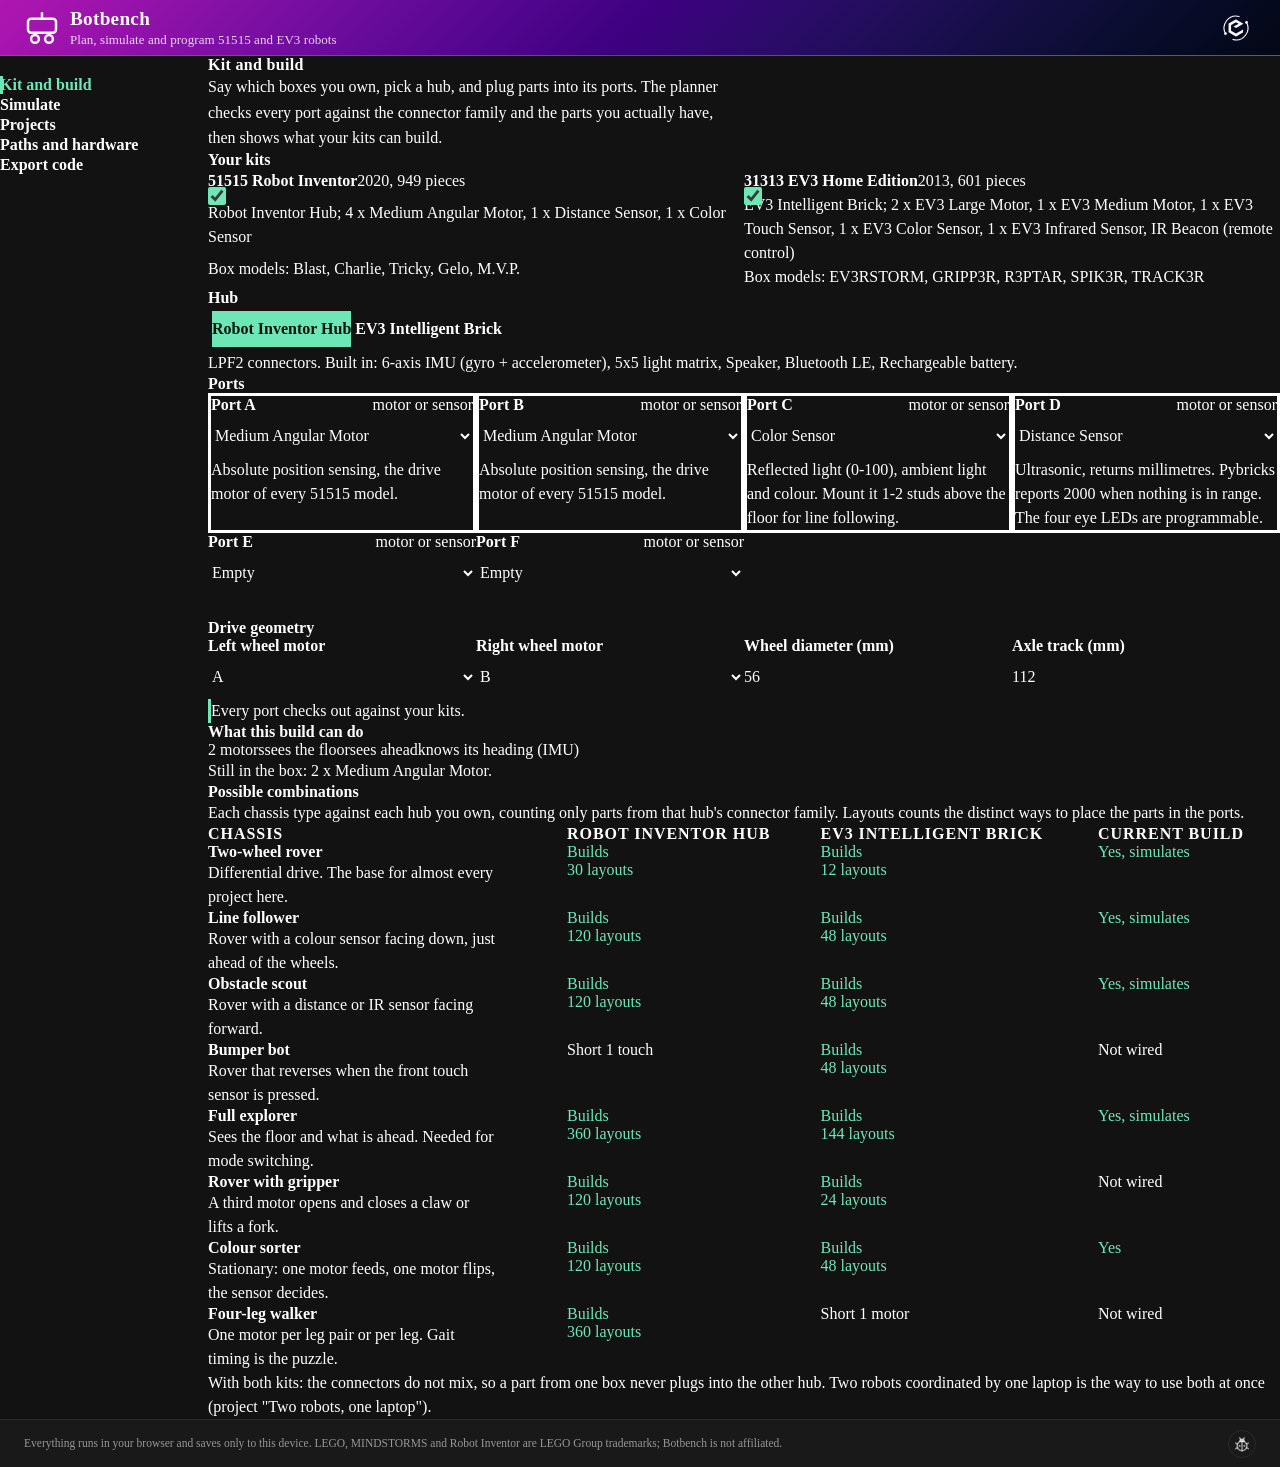
==== commit fc4fc283: "chore(beacon): sync the beacon kit; a ladybug docked in the footer bar Beacon Kit 1.1.0 docks the Ba" ====
--- a/index.html
+++ b/index.html
@@ -52,7 +52,7 @@
        Optional stamps: <meta name="neo-repo"|"neo-version"|"neo-updated"> -->
   <link rel="stylesheet" href="css/neorgon-footer.css">
   <script defer src="js/neorgon-footer.js"></script>
-  <!-- Neorgon Beacon Kit (vendored). Bottom-left correction reporter: it
+  <!-- Neorgon Beacon Kit (vendored). Report-an-issue ladybug in the footer bar: it
        carries page context to balise.neorgon.com in a URL fragment and the
        visitor writes there. No form on this page and no request from it.
        Opt out per page with <meta name="beacon" content="off">.
--- a/css/style.css
+++ b/css/style.css
@@ -501,7 +501,7 @@
   *, *::before, *::after {
     animation-duration: 0.01ms !important;
     animation-iteration-count: 1 !important;
-    transition-duration: 0.01ms !important;
+    transition: none !important;
   }
   .card--interactive:hover { transform: none; }
 }
--- a/css/neorgon-beacon.css
+++ b/css/neorgon-beacon.css
@@ -20,17 +20,18 @@
    ══════════════════════════════════════════════════════════════ */
 
 :root {
-  /* Geometry. 40px matches the footer kit's back-to-top control so the two
-     read as one family when both are on screen. */
-  --beacon-size: 40px;
+  /* Geometry. 44px is the touch target in both of the control's places:
+     the whole control when it floats, and the area around the chip when it
+     is docked in the footer bar. */
+  --beacon-target: 44px;
+  /* The circle drawn in the footer bar. Smaller than the target so the bar
+     keeps its height; the target grows around it, see the docked rules. */
+  --beacon-chip: 28px;
+  /* Floating fallback only, on a page with no footer kit. */
   --beacon-offset: 20px;
-  /* How far the footer pushes the control up, written by beacon.js from the
-     footer's measured height whenever any of it is on screen. 0 is the
-     resting state, and also the state with JS off, where there is no control
-     to place. See README.md, "Clearing the footer". */
-  --beacon-clear: 0px;
   /* Above the footer kit's back-to-top (150), below the header (200) and
-     modals (400). See packages/neorgon-ui/footer/footer.css:36. */
+     modals (400). See packages/neorgon-ui/footer/footer.css:36. Only the
+     floating fallback is positioned high enough for it to matter. */
   --beacon-z: 160;
 
   /* Palette. Fleet token first, literal second. */
@@ -45,29 +46,13 @@
 
 /* ── The control ──────────────────────────────────────────────
    An <a>, not a <button>, because it navigates: see README.md, "A link, and
-   what that buys". Styled as a circular icon control so it reads as one
-   affordance with the footer kit's back-to-top rather than as body copy.
-
-   Bottom LEFT, deliberately. The footer kit pins its back-to-top button at
-   right:20px/bottom:20px on 69 vendored copies, so a bottom-right beacon
-   would ship overlapping controls across the fleet and nothing would detect
-   it.
-
-   `max()` rather than a sum, so the two knobs cannot double up: the resting
-   offset applies while the footer is away, the measured clearance takes over
-   once it arrives, and a site that raises --beacon-offset still gets whichever
-   is larger instead of one added to the other. */
+   what that buys". A circle with the ladybug in it, so it reads as one
+   affordance with the footer kit's back-to-top rather than as body copy. */
 .neo-beacon-link {
-  position: fixed;
-  left: calc(var(--beacon-offset) + env(safe-area-inset-left, 0px));
-  bottom: calc(max(var(--beacon-offset), var(--beacon-clear, 0px))
-               + env(safe-area-inset-bottom, 0px));
-  z-index: var(--beacon-z);
   display: inline-flex;
   align-items: center;
   justify-content: center;
-  width: var(--beacon-size);
-  height: var(--beacon-size);
+  box-sizing: border-box;
   padding: 0;
   border: 1px solid var(--beacon-border);
   border-radius: 50%;
@@ -77,44 +62,130 @@
      draw a rule under the icon. */
   text-decoration: none;
   cursor: pointer;
-  /* Dimmed at rest. It is a correction affordance, not a call to action:
-     it must be findable without competing with the page. */
-  opacity: .55;
+  -webkit-tap-highlight-color: transparent;
   transition: opacity var(--beacon-dur) ease,
               color var(--beacon-dur) ease,
               border-color var(--beacon-dur) ease,
               box-shadow var(--beacon-dur) ease;
 }
 
+/* Author display beats the UA's [hidden] rule, so the kit restates it. A
+   site that sets hidden on the control (Runcible, while a drill runs) means
+   gone, not restyled. */
+.neo-beacon-link[hidden] { display: none; }
+
 .neo-beacon-link svg {
   display: block;
-  width: 20px;
-  height: 20px;
+  flex: none;
+  width: 22px;
+  height: 22px;
 }
 
-/* Lights on hover AND on focus. Keyboard users get the same signal that
-   pointer users get; that parity is the whole point of naming both. */
+/* ── Docked: the bottom of the page ───────────────────────────
+   beacon.js puts the control at the head of the footer kit's bar, in flow,
+   so it never covers the page. Scoped under .neo-footer so it outranks the
+   footer's own `.neo-footer a` and `.neo-footer-bar a` rules, which would
+   otherwise square the circle and swap the idle colour for the link one.
+
+   The chip is 28px in a line about 20px tall. Grown to its full size it
+   would make `minimal` and `app` footers some 24px taller than the budget
+   they are tuned to, so it takes the footer kit's own approach to target
+   size: the difference is handed back as negative block margin and the row
+   keeps its height. The 44px target is a transparent ::before around the
+   chip, positioned off the padding box, hence the extra pixel of border. */
+.neo-footer .neo-beacon-link.is-docked {
+  position: relative;
+  flex: none;
+  width: var(--beacon-chip);
+  height: var(--beacon-chip);
+  min-width: 0;
+  min-height: 0;
+  margin-block: min(0px, calc((var(--footer-line, 1.7) * 1em - var(--beacon-chip)) / 2));
+  border-color: var(--footer-border, var(--beacon-border));
+  border-radius: 50%;
+  background: transparent;
+  color: var(--footer-text, var(--beacon-idle));
+  text-decoration: none;
+  vertical-align: middle;
+}
+
+.neo-footer .neo-beacon-link.is-docked::before {
+  content: "";
+  position: absolute;
+  inset: calc((var(--beacon-chip) - var(--beacon-target)) / 2 - 1px);
+}
+
+/* A text baseline for the chip. As the bar's first item it sets the bar's
+   baseline, and an icon alone would offer the bottom of the svg, so the
+   minimal footer, which lines its note and its bar up by baseline, grew 5px
+   taller to reconcile the two (measured on quiz, 70 to 75px). An empty line
+   of the footer's own height, centred and ordered first, puts the chip's
+   baseline exactly where the text beside it has one. Width 0, and the link's
+   aria-label is its name, so nothing of it is seen or announced. */
+.neo-footer .neo-beacon-link.is-docked::after {
+  content: "\200b";
+  order: -1;
+  width: 0;
+  overflow: hidden;
+  line-height: var(--footer-line, 1.7);
+}
+
+.neo-footer .neo-beacon-link.is-docked svg {
+  width: 18px;
+  height: 18px;
+}
+
+/* ── Floating: a page with no footer ──────────────────────────
+   The one place left that nothing else marks as the bottom. Bottom LEFT,
+   because the footer kit's back-to-top owns bottom right. The safe-area
+   insets keep it clear of a phone's home indicator and rounded corners. */
+.neo-beacon-link:not(.is-docked) {
+  position: fixed;
+  left: calc(var(--beacon-offset) + env(safe-area-inset-left, 0px));
+  bottom: calc(var(--beacon-offset) + env(safe-area-inset-bottom, 0px));
+  z-index: var(--beacon-z);
+  width: var(--beacon-target);
+  height: var(--beacon-target);
+  /* Dimmed at rest. It is a correction affordance, not a call to action:
+     it must be findable without competing with the page. */
+  opacity: .55;
+}
+
+/* ── Lit ──────────────────────────────────────────────────────
+   On hover AND on focus. Keyboard users get the same signal that pointer
+   users get; that parity is the whole point of naming both. The amber is
+   Balise's, the same in every footer and every theme. */
 .neo-beacon-link:hover,
-.neo-beacon-link:focus-visible {
+.neo-beacon-link:focus-visible,
+.neo-footer .neo-beacon-link.is-docked:hover,
+.neo-footer .neo-beacon-link.is-docked:focus-visible {
   opacity: 1;
   color: var(--beacon-lit);
   border-color: var(--beacon-lit);
+  text-decoration: none;
+}
+
+.neo-beacon-link:not(.is-docked):hover,
+.neo-beacon-link:not(.is-docked):focus-visible {
   box-shadow: 0 0 0 1px rgba(245, 158, 11, .18), 0 6px 18px rgba(0, 0, 0, .35);
 }
 
-.neo-beacon-link:focus-visible {
+.neo-beacon-link:focus-visible,
+.neo-footer .neo-beacon-link.is-docked:focus-visible {
   outline: 2px solid var(--beacon-focus);
   outline-offset: 3px;
 }
 
 @media (max-width: 700px) {
-  :root { --beacon-size: 36px; --beacon-offset: 14px; }
-  .neo-beacon-link svg { width: 18px; height: 18px; }
+  :root { --beacon-offset: 14px; }
 }
 
-/* A fixed control has no place on paper. */
+/* A control for reporting a page has no place on paper. The docked selector
+   is named because the footer's `.neo-footer-bar a { display }` outranks
+   the bare class, and the footer itself prints. */
 @media print {
-  .neo-beacon-link { display: none; }
+  .neo-beacon-link,
+  .neo-footer .neo-beacon-link.is-docked { display: none; }
 }
 
 @media (prefers-reduced-motion: reduce) {
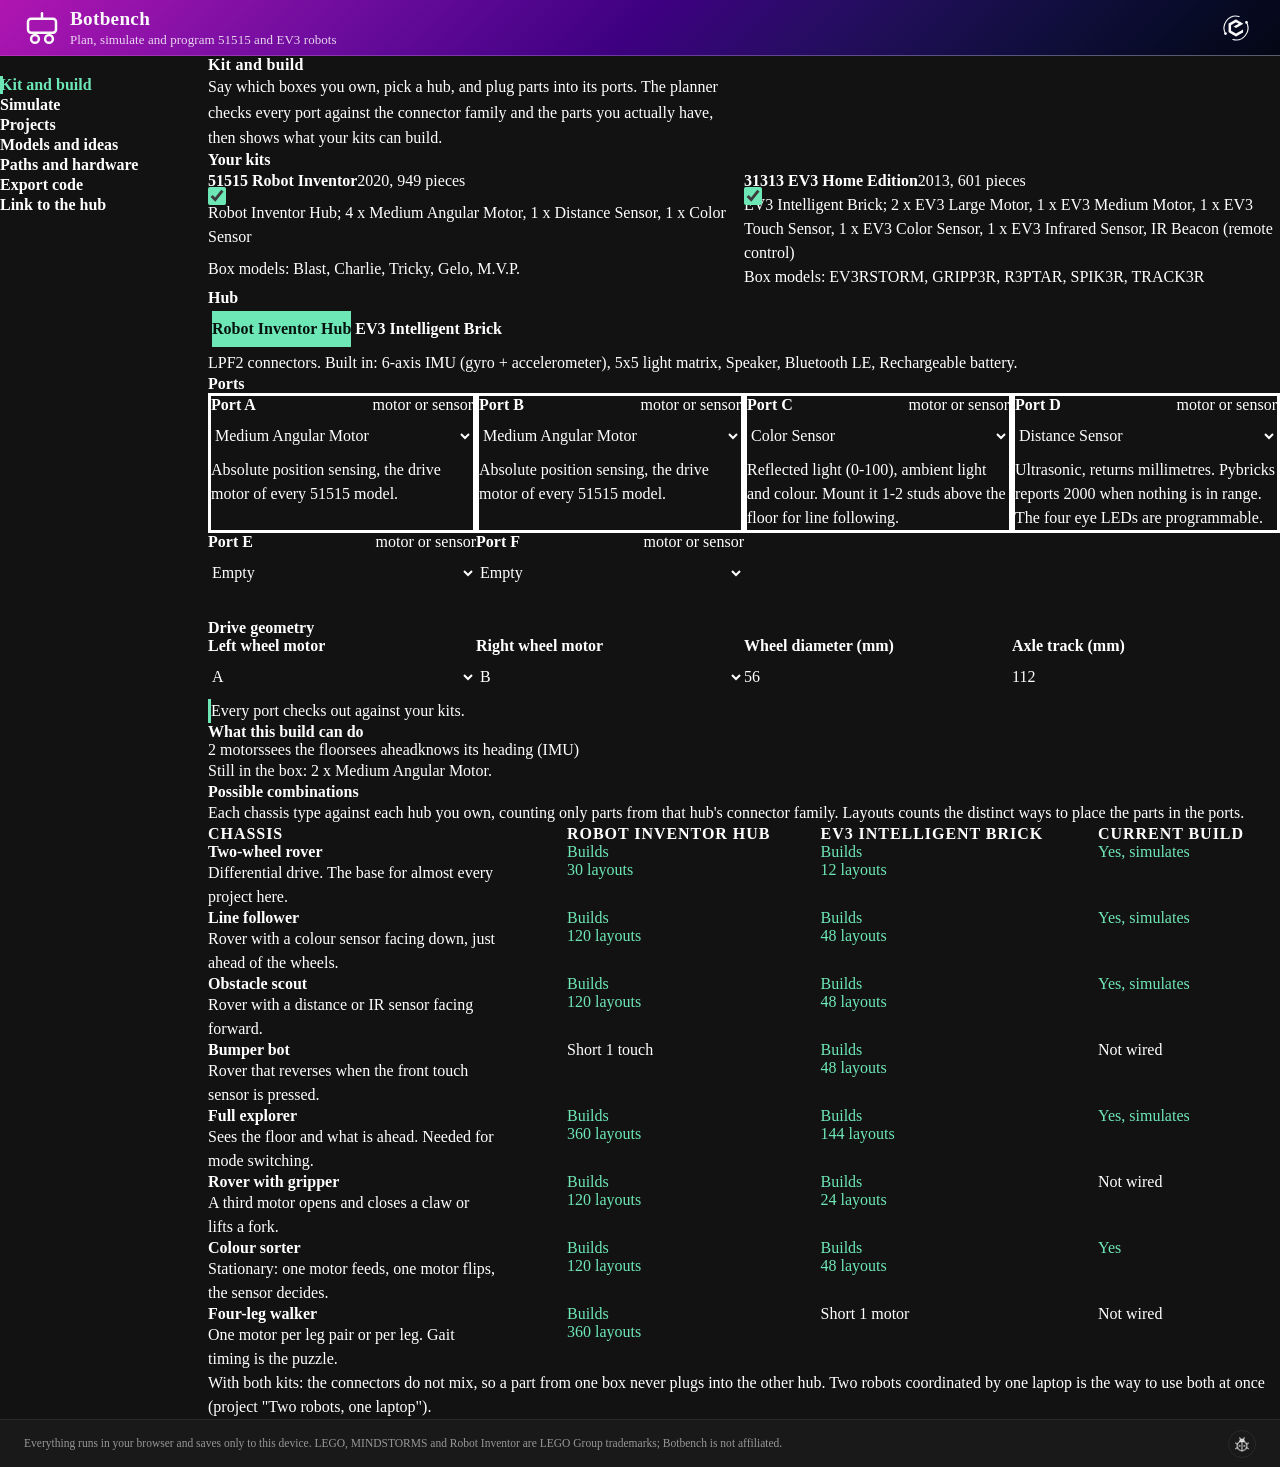
==== commit 26d3f7b0: "feat(link): drive a Pybricks hub from the page over Web Bluetooth, with a virtual hub to rehearse on" ====
--- a/index.html
+++ b/index.html
@@ -137,8 +137,10 @@
         <a class="rail-link" href="#build" data-tab="build">Kit and build</a>
         <a class="rail-link" href="#sim" data-tab="sim">Simulate</a>
         <a class="rail-link" href="#projects" data-tab="projects">Projects</a>
+        <a class="rail-link" href="#models" data-tab="models">Models and ideas</a>
         <a class="rail-link" href="#paths" data-tab="paths">Paths and hardware</a>
         <a class="rail-link" href="#export" data-tab="export">Export code</a>
+        <a class="rail-link" href="#link" data-tab="link">Link to the hub</a>
       </nav>
 
       <div class="shell__main">
@@ -229,9 +231,17 @@
         <section class="section panel" id="panel-projects" data-panel="projects" aria-labelledby="h-projects" hidden>
           <div class="section__titles">
             <h2 class="section__title" id="h-projects">Projects</h2>
-            <p class="section__lead">Seventeen projects in five levels, from one spinning motor to a robot that asks Jev what to do next. Each one is marked against your kits; the ones with a simulator setup load straight into the arena.</p>
+            <p class="section__lead">Eighteen projects in five levels, from one spinning motor to a robot that asks Jev what to do next. Each one is marked against your kits; the ones with a simulator setup load straight into the arena.</p>
           </div>
           <div id="projects"></div>
+        </section>
+
+        <section class="section panel" id="panel-models" data-panel="models" aria-labelledby="h-models" hidden>
+          <div class="section__titles">
+            <h2 class="section__title" id="h-models">Models and ideas</h2>
+            <p class="section__lead">Builds other people have published with instructions, so you can replicate them instead of starting from a pile of beams, and ideas that go past the box. Each model names its kit, its programming path, and what you would need beyond the box. Links go to the source; nothing is copied here.</p>
+          </div>
+          <div id="models"></div>
         </section>
 
         <section class="section panel" id="panel-paths" data-panel="paths" aria-labelledby="h-paths" hidden>
@@ -248,6 +258,65 @@
             <p class="section__lead">The current build and brain as Pybricks MicroPython. Rules export as a loop on the hub. Modes export as a hub program that reports facts, plus a laptop bridge that asks Jev and sends back a mode.</p>
           </div>
           <div id="export"></div>
+        </section>
+
+        <section class="section panel" id="panel-link" data-panel="link" aria-labelledby="h-link" hidden>
+          <div class="section__titles">
+            <h2 class="section__title" id="h-link">Link to the hub</h2>
+            <p class="section__lead">Connect to a Robot Inventor Hub running Pybricks from this page, over Bluetooth LE. Watch what it senses, switch its mode, drive it by hand, or let the stand-in decider pick. Try it on the virtual hub first: that is the simulator answering exactly as the exported program would.</p>
+          </div>
+          <div class="toolbar sim-bar">
+            <div class="seg" id="link-source" role="radiogroup" aria-label="Hub">
+              <button type="button" class="seg__btn" data-source="virtual" role="radio">Virtual hub</button>
+              <button type="button" class="seg__btn" data-source="ble" role="radio">Bluetooth hub</button>
+            </div>
+            <button type="button" class="btn btn--primary" id="link-connect">Connect</button>
+            <button type="button" class="btn btn--secondary" id="link-start" disabled>Start program</button>
+            <button type="button" class="btn btn--secondary" id="link-stop" disabled>Stop</button>
+          </div>
+          <p id="link-status" class="field__hint" role="status" aria-live="polite"></p>
+          <p id="link-requirements" class="issue issue--warn" hidden></p>
+          <div class="link-layout">
+            <div class="group">
+              <h3 class="group__title">What the hub reports</h3>
+              <div id="link-facts"></div>
+            </div>
+            <div class="group">
+              <h3 class="group__title">Drive by hand</h3>
+              <div id="teleop" class="pad" tabindex="0" role="group" aria-label="Teleop pad. With the pad focused, arrow keys or W A S D drive and release stops."></div>
+              <p class="field__hint">Click the pad, then hold an arrow key or W A S D. Letting go stops. Each press is one byte to the hub.</p>
+            </div>
+            <div class="group">
+              <h3 class="group__title">Mode</h3>
+              <div id="link-modes" class="toolbar"></div>
+              <label class="check"><input type="checkbox" id="link-auto" disabled> Let the stand-in decider pick the mode, with the goal and gate from Simulate</label>
+              <div id="link-decision"></div>
+            </div>
+          </div>
+          <details class="sheet" id="link-output">
+            <summary>Hub output</summary>
+            <div class="sheet__inner">
+              <pre id="link-log" class="log" aria-live="off"></pre>
+              <button type="button" class="btn btn--ghost btn--sm" id="link-clear">Clear</button>
+            </div>
+          </details>
+          <details class="sheet">
+            <summary>Experimental: send the exported program through the REPL</summary>
+            <div class="sheet__inner stack stack--tight">
+              <p class="field__hint">Pybricks Code compiles a program before sending it; this page cannot, so it starts the hub's REPL and pastes the source line by line, pacing on the echo. Written from the Pybricks profile and MicroPython's paste mode, not yet tried on a real hub. If it fails, the Hub output above says how, and Pybricks Code remains the reliable way.</p>
+              <button type="button" class="btn btn--secondary btn--sm" id="link-run-btn" disabled>Send the modes program to the REPL and run it</button>
+            </div>
+          </details>
+          <div class="group">
+            <h3 class="group__title">How a real hub gets here</h3>
+            <ol class="plain plain--steps">
+              <li>Flash Pybricks on the Inventor Hub from <a href="https://code.pybricks.com/" target="_blank" rel="noopener">code.pybricks.com</a> (Chrome or Edge; it can restore the LEGO firmware later).</li>
+              <li>On Export code, pick the modes brain and copy the hub program. Paste it into Pybricks Code and run it once, so the hub keeps it.</li>
+              <li>Disconnect Pybricks Code. Pick Bluetooth hub here, Connect, choose the hub, then Start program.</li>
+              <li>For Jev instead of the stand-in, run <code>bridge.py</code> from the Export tab on a laptop with your key; the page cannot call Jev.</li>
+            </ol>
+            <p class="field__hint">The EV3 brick has no Bluetooth LE, so this tab cannot reach it. Its modes program picks modes with the brick buttons instead.</p>
+          </div>
         </section>
       </div>
     </div>
--- a/css/style.css
+++ b/css/style.css
@@ -673,3 +673,24 @@
 .code-block pre { padding: var(--space-4); max-height: 560px; overflow: auto; background: var(--bg); }
 
 input[type="range"] { accent-color: var(--accent); width: min(360px, 100%); }
+
+/* Link to the hub */
+.link-layout { display: grid; grid-template-columns: repeat(auto-fit, minmax(240px, 1fr)); gap: var(--space-6); align-items: start; }
+.pad { display: grid; grid-template-columns: repeat(3, 52px); grid-auto-rows: 52px; gap: var(--space-2); padding: var(--space-2); width: fit-content; border-radius: var(--radius); outline-offset: 4px; }
+.pad:focus-visible { outline: 2px solid var(--accent-bright); }
+.pad__btn { min-height: 0; padding: 0; font-size: var(--text-lg); line-height: 1; }
+#link-modes .btn.is-on { border-color: var(--accent); color: var(--accent); }
+.check { display: flex; gap: var(--space-2); align-items: flex-start; font-size: var(--text-sm); line-height: 1.5; cursor: pointer; }
+.check input { margin-top: 3px; accent-color: var(--accent); }
+.log { min-height: 80px; max-height: 260px; overflow: auto; padding: var(--space-3); background: var(--bg); border: 1px solid var(--border); border-radius: var(--radius-sm); white-space: pre-wrap; overflow-wrap: anywhere; margin-bottom: var(--space-2); }
+.plain--steps li { color: var(--text-primary); }
+.plain--steps a, .link-layout a { color: var(--accent); }
+
+/* Models and ideas */
+.model { margin: 0; gap: var(--space-2); font-size: var(--text-sm); line-height: 1.55; display: grid; align-content: start; }
+.model--dim { opacity: 0.6; }
+.model__links a { color: var(--accent); font-size: var(--text-xs); }
+.project-grid--wide { grid-template-columns: repeat(auto-fill, minmax(340px, 1fr)); }
+.idea__split { display: grid; grid-template-columns: auto 1fr; gap: 4px var(--space-3); font-size: var(--text-xs); }
+.idea__split dt { color: var(--text-muted); white-space: nowrap; }
+.idea__split dd { color: var(--text-secondary); }
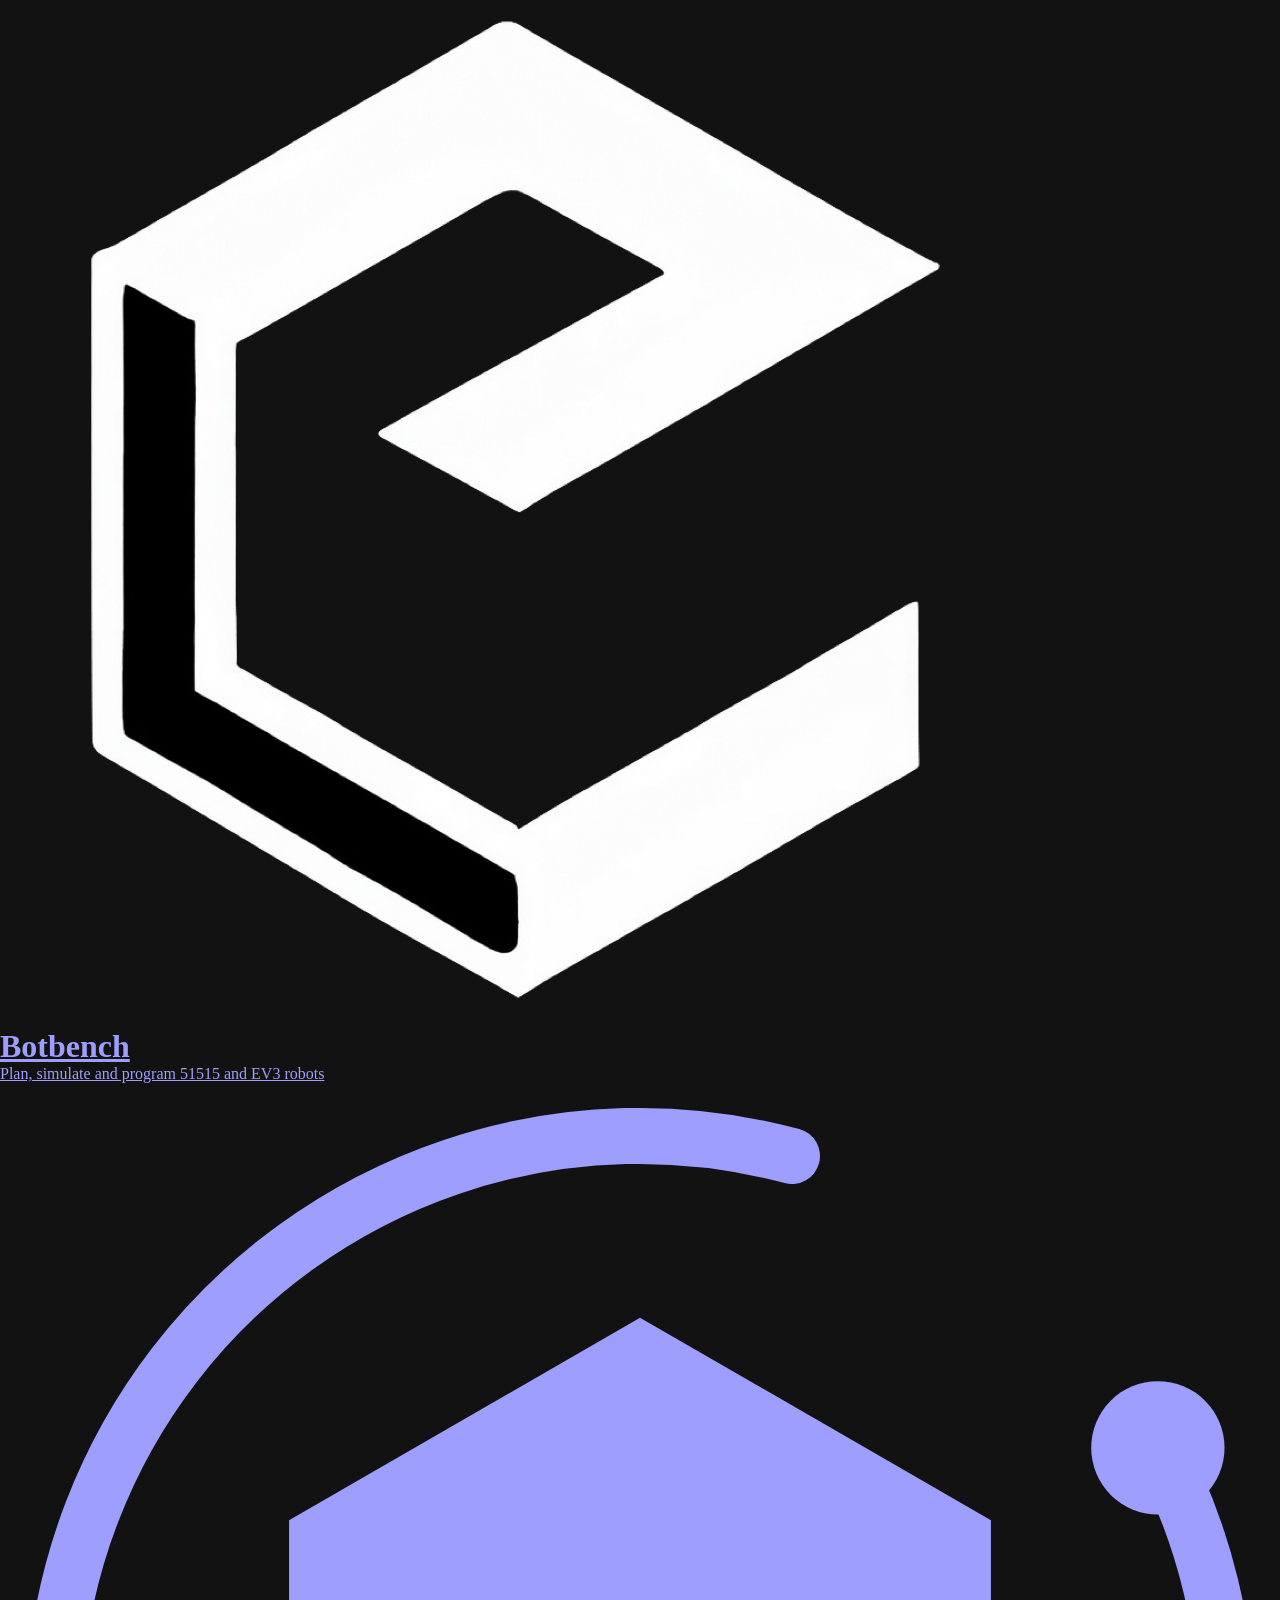
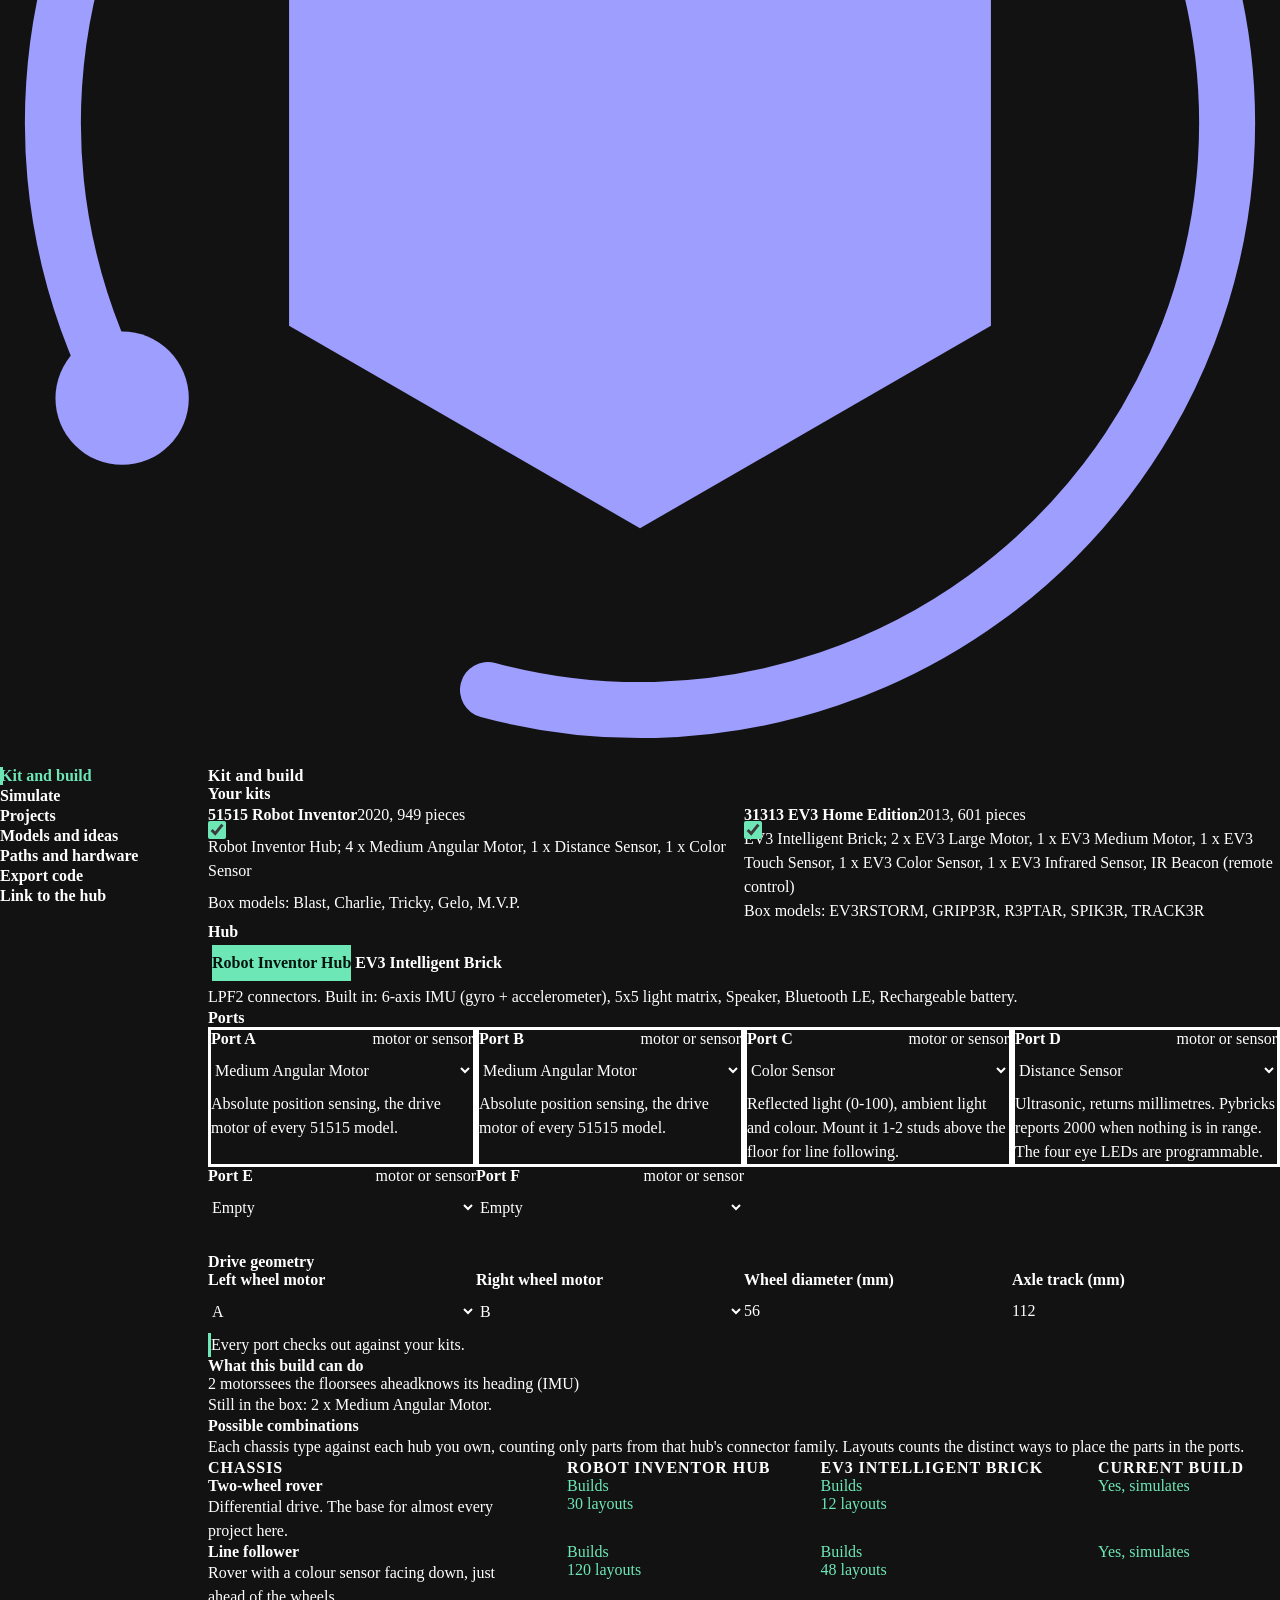
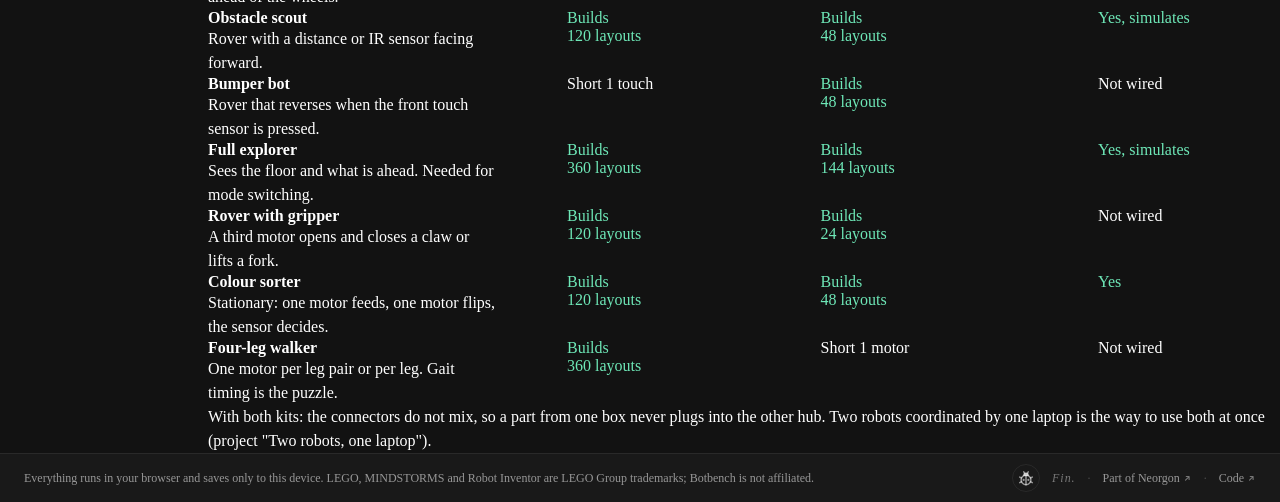
==== commit b9202251: "fix(copy): Open each workbench tab on its controls Every tab opened on a lead that narrated the pane" ====
--- a/index.html
+++ b/index.html
@@ -17,6 +17,7 @@
   <meta name="apple-mobile-web-app-title" content="Botbench">
   <link rel="manifest" href="/site.webmanifest">
   <meta name="neo-mark" content="on">
+  <meta name="neo-repo" content="https://github.com/energon-a-secas/botbench-site">
   <title>Botbench | Robot Kit Simulator</title>
   <meta name="description" content="Plan LEGO 51515 and EV3 31313 robot builds, rehearse them in a 2D simulator and export Pybricks code, up to behaviours picked by Jev">
   <meta property="og:title" content="Botbench | Robot Kit Simulator">
@@ -147,7 +148,6 @@
         <section class="section panel" id="panel-build" data-panel="build" aria-labelledby="h-build">
           <div class="section__titles">
             <h2 class="section__title" id="h-build">Kit and build</h2>
-            <p class="section__lead">Say which boxes you own, pick a hub, and plug parts into its ports. The planner checks every port against the connector family and the parts you actually have, then shows what your kits can build.</p>
           </div>
           <fieldset class="group">
             <legend>Your kits</legend>
@@ -182,7 +182,6 @@
         <section class="section panel" id="panel-sim" data-panel="sim" aria-labelledby="h-sim" hidden>
           <div class="section__titles">
             <h2 class="section__title" id="h-sim">Simulate</h2>
-            <p class="section__lead">A top-down rehearsal of the current build: same ports, same wheel size, same sensors. Use it to tune values before the robot is in your hands, not as a promise of how the real one behaves.</p>
           </div>
           <div class="toolbar sim-bar">
             <label class="mini-field"><span>Arena</span><select id="arena" class="select"></select></label>
@@ -201,6 +200,7 @@
             <div class="sim-stage">
               <canvas id="sim-canvas" aria-label="Simulator arena, top-down view" role="img"></canvas>
               <p id="arena-note" class="field__hint"></p>
+              <p class="field__hint">Same ports, wheels and sensors as your build. Tune values here, and expect the real robot to differ.</p>
             </div>
             <aside class="sim-side" aria-label="Robot readout">
               <div id="readout"></div>
@@ -231,7 +231,6 @@
         <section class="section panel" id="panel-projects" data-panel="projects" aria-labelledby="h-projects" hidden>
           <div class="section__titles">
             <h2 class="section__title" id="h-projects">Projects</h2>
-            <p class="section__lead">Eighteen projects in five levels, from one spinning motor to a robot that asks Jev what to do next. Each one is marked against your kits; the ones with a simulator setup load straight into the arena.</p>
           </div>
           <div id="projects"></div>
         </section>
@@ -239,7 +238,6 @@
         <section class="section panel" id="panel-models" data-panel="models" aria-labelledby="h-models" hidden>
           <div class="section__titles">
             <h2 class="section__title" id="h-models">Models and ideas</h2>
-            <p class="section__lead">Builds other people have published with instructions, so you can replicate them instead of starting from a pile of beams, and ideas that go past the box. Each model names its kit, its programming path, and what you would need beyond the box. Links go to the source; nothing is copied here.</p>
           </div>
           <div id="models"></div>
         </section>
@@ -247,7 +245,6 @@
         <section class="section panel" id="panel-paths" data-panel="paths" aria-labelledby="h-paths" hidden>
           <div class="section__titles">
             <h2 class="section__title" id="h-paths">Paths and hardware</h2>
-            <p class="section__lead">How to program each hub today, what to buy for each path, and where an AI decision layer fits without getting in the way of the motors.</p>
           </div>
           <div id="paths"></div>
         </section>
@@ -255,7 +252,6 @@
         <section class="section panel" id="panel-export" data-panel="export" aria-labelledby="h-export" hidden>
           <div class="section__titles">
             <h2 class="section__title" id="h-export">Export code</h2>
-            <p class="section__lead">The current build and brain as Pybricks MicroPython. Rules export as a loop on the hub. Modes export as a hub program that reports facts, plus a laptop bridge that asks Jev and sends back a mode.</p>
           </div>
           <div id="export"></div>
         </section>
@@ -263,7 +259,6 @@
         <section class="section panel" id="panel-link" data-panel="link" aria-labelledby="h-link" hidden>
           <div class="section__titles">
             <h2 class="section__title" id="h-link">Link to the hub</h2>
-            <p class="section__lead">Connect to a Robot Inventor Hub running Pybricks from this page, over Bluetooth LE. Watch what it senses, switch its mode, drive it by hand, or let the stand-in decider pick. Try it on the virtual hub first: that is the simulator answering exactly as the exported program would.</p>
           </div>
           <div class="toolbar sim-bar">
             <div class="seg" id="link-source" role="radiogroup" aria-label="Hub">
@@ -284,7 +279,7 @@
             <div class="group">
               <h3 class="group__title">Drive by hand</h3>
               <div id="teleop" class="pad" tabindex="0" role="group" aria-label="Teleop pad. With the pad focused, arrow keys or W A S D drive and release stops."></div>
-              <p class="field__hint">Click the pad, then hold an arrow key or W A S D. Letting go stops. Each press is one byte to the hub.</p>
+              <p class="field__hint"><span class="for-fine">Click the pad, then hold an arrow key or W A S D. Letting go stops.</span><span class="for-coarse">Tap an arrow to drive and the square to stop.</span> Each press is one byte to the hub.</p>
             </div>
             <div class="group">
               <h3 class="group__title">Mode</h3>
@@ -312,7 +307,7 @@
             <ol class="plain plain--steps">
               <li>Flash Pybricks on the Inventor Hub from <a href="https://code.pybricks.com/" target="_blank" rel="noopener">code.pybricks.com</a> (Chrome or Edge; it can restore the LEGO firmware later).</li>
               <li>On Export code, pick the modes brain and copy the hub program. Paste it into Pybricks Code and run it once, so the hub keeps it.</li>
-              <li>Disconnect Pybricks Code. Pick Bluetooth hub here, Connect, choose the hub, then Start program.</li>
+              <li>Pick Bluetooth hub here, Connect, choose the hub in the browser dialog, then Start program. If the hub is missing from the dialog, disconnect Pybricks Code first: firmware before 4.0 holds one connection.</li>
               <li>For Jev instead of the stand-in, run <code>bridge.py</code> from the Export tab on a laptop with your key; the page cannot call Jev.</li>
             </ol>
             <p class="field__hint">The EV3 brick has no Bluetooth LE, so this tab cannot reach it. Its modes program picks modes with the brick buttons instead.</p>
--- a/css/style.css
+++ b/css/style.css
@@ -694,3 +694,10 @@
 .idea__split { display: grid; grid-template-columns: auto 1fr; gap: 4px var(--space-3); font-size: var(--text-xs); }
 .idea__split dt { color: var(--text-muted); white-space: nowrap; }
 .idea__split dd { color: var(--text-secondary); }
+
+/* Pointer-specific wording: the pad hint reads differently on a touch screen. */
+.for-coarse { display: none; }
+@media (pointer: coarse) {
+  .for-fine { display: none; }
+  .for-coarse { display: inline; }
+}
--- a/css/neorgon-themes.css
+++ b/css/neorgon-themes.css
@@ -56,6 +56,7 @@
   --header-bg-end: #052e16;
   --header-glass: rgba(5, 46, 22, .45);
   --header-accent: #fbbf24;
+  --header-focus: oklch(0.97 0.02 85);  /* near-white in the theme's hue: header and Beacon focus rings */
   --header-border: rgba(251, 191, 36, .25);
   --header-border-strong: rgba(251, 191, 36, .45);
   --header-text: #fefce8;
@@ -91,6 +92,7 @@
   --header-bg-end: #020617;
   --header-glass: rgba(30, 27, 75, .45);
   --header-accent: #fcd34d;
+  --header-focus: oklch(0.97 0.02 90);
   --header-border: rgba(252, 211, 77, .24);
   --header-border-strong: rgba(252, 211, 77, .45);
   --header-text: #f5f3ff;
@@ -130,6 +132,7 @@
   --header-bg-end: #0c0a09;
   --header-glass: rgba(28, 25, 23, .5);
   --header-accent: #f97316;
+  --header-focus: oklch(0.97 0.02 55);
   --header-border: rgba(249, 115, 22, .22);
   --header-border-strong: rgba(249, 115, 22, .45);
   --header-text: #fff7ed;
@@ -165,6 +168,7 @@
   --header-bg-end: #000000;
   --header-glass: rgba(0, 12, 0, .45);
   --header-accent: #00ff41;
+  --header-focus: oklch(0.97 0.02 145);
   --header-border: rgba(0, 255, 65, .18);
   --header-border-strong: rgba(0, 255, 65, .4);
   --header-text: #ccffcc;
@@ -206,6 +210,7 @@
   --header-bg-end: #070c14;
   --header-glass: rgba(12, 20, 32, .5);
   --header-accent: #7dd3fc;
+  --header-focus: oklch(0.97 0.02 230);
   --header-border: rgba(125, 211, 252, .2);
   --header-border-strong: rgba(125, 211, 252, .38);
   --header-text: #f0f9ff;
@@ -241,6 +246,7 @@
   --header-bg-end: #140a14;
   --header-glass: rgba(40, 20, 36, .45);
   --header-accent: #fbcfe8;
+  --header-focus: oklch(0.97 0.02 350);
   --header-border: rgba(251, 207, 232, .22);
   --header-border-strong: rgba(251, 207, 232, .4);
   --header-text: #fff1f6;
@@ -271,6 +277,7 @@
   --header-bg-end: #0c0a0a;
   --header-glass: rgba(69, 10, 10, .45);
   --header-accent: #f59e0b;
+  --header-focus: oklch(0.97 0.02 75);
   --header-border: rgba(245, 158, 11, .25);
   --header-border-strong: rgba(245, 158, 11, .45);
   --header-text: #fef2f2;
--- a/css/neorgon-footer.css
+++ b/css/neorgon-footer.css
@@ -21,19 +21,48 @@
   --footer-line: 1.7;
   --footer-target: 24px;
 
-  /* Palette — inherits the header theme tokens so ?theme=matrix and the
-     fleet-wide season.css re-skin the footer too. Fallbacks keep the kit
-     usable on a page that never loads the header kit. */
+  /* Palette. --footer-bg, --footer-text, --footer-text-strong and
+     --footer-surface are plain defaults. The four that follow the header
+     (--footer-accent, --footer-border, --footer-border-strong,
+     --footer-hover) are deliberately NOT declared here: see "Header-derived
+     tokens" just below. A site still sets any of them, anywhere, to win. */
   --footer-bg: transparent;
-  --footer-border: var(--header-border, rgba(255, 255, 255, .07));
-  --footer-border-strong: var(--header-border-strong, rgba(255, 255, 255, .22));
   --footer-text: var(--text-muted, rgba(255, 255, 255, .55));
   --footer-text-strong: var(--text-secondary, #cacaca);
-  --footer-accent: var(--header-accent, #e879f9);
   --footer-surface: var(--surface-1, rgba(255, 255, 255, .03));
-  --footer-hover: var(--header-menu-hover, rgba(255, 255, 255, .08));
 
   --footer-z-top: 150; /* back-to-top: above content, below header (200) and modals (400) */
+
+  /* Back-to-top geometry. Phones get 14px and 38px. The gap is what the
+     button keeps above the footer once the footer scrolls into view (see
+     "Riding above the footer" at .neo-top). */
+  --footer-top-size: 40px;
+  --footer-top-inset: 20px;
+  --footer-top-gap: 8px;
+}
+
+/* ── Header-derived tokens ────────────────────────────────────
+   The accent, borders and hover follow the header: ?theme=, a named
+   header skin (data-header-skin) and an armed CDN season. Themes declare
+   on <html>, but skins and seasons declare on .header-bar, which the
+   footer does not sit inside, so the header kit (header.css) and
+   season.css hand the same --header-* tokens to these pieces as well:
+   .neo-footer, .neo-top, .neo-modal (the last two are appended to <body>).
+
+   That only helps if the tokens are resolved HERE, on the pieces. A
+   custom property's var() is resolved where it is declared, so the old
+   `:root { --footer-accent: var(--header-accent) }` baked in the root's
+   magenta and every footer focus ring on a slate or jade site stayed
+   magenta (queue #156). The --_footer-* names are private: read them,
+   never set them. A site's own --footer-accent, on :root, body or the
+   footer itself, still comes first. */
+.neo-footer,
+.neo-top,
+.neo-modal {
+  --_footer-accent: var(--footer-accent, var(--header-accent, #e879f9));
+  --_footer-border: var(--footer-border, var(--header-border, rgba(255, 255, 255, .07)));
+  --_footer-border-strong: var(--footer-border-strong, var(--header-border-strong, rgba(255, 255, 255, .22)));
+  --_footer-hover: var(--footer-hover, var(--header-menu-hover, rgba(255, 255, 255, .08)));
 }
 
 /* ── Always-at-the-bottom ─────────────────────────────────────
@@ -86,9 +115,12 @@
   padding: var(--footer-pad-block) var(--space-6, 24px);
   padding-bottom: calc(var(--footer-pad-block) + env(safe-area-inset-bottom, 0px));
   background: var(--footer-bg);
-  border-top: 1px solid var(--footer-border);
+  border-top: 1px solid var(--_footer-border);
   color: var(--footer-text);
-  font-size: .78rem;
+  /* Every size in this file is floored at 12px: reading text under it failed
+     the fleet's type floor (queue #154). max() keeps the rem scaling for a
+     site whose root runs larger, and only lifts one whose root runs small. */
+  font-size: max(12px, .78rem);
   line-height: var(--footer-line);
   text-align: center;
 }
@@ -112,7 +144,7 @@
 }
 .neo-footer a:hover,
 .neo-footer a:focus-visible { color: var(--footer-text-strong); text-decoration: underline; }
-.neo-footer a:focus-visible { outline: 2px solid var(--footer-accent); outline-offset: 3px; }
+.neo-footer a:focus-visible { outline: 2px solid var(--_footer-accent); outline-offset: 3px; }
 
 /* ── Meta bar (built by footer.js) ────────────────────────────── */
 .neo-footer-bar {
@@ -173,7 +205,7 @@
 .neo-footer-stamp {
   font-family: ui-monospace, SFMono-Regular, "SF Mono", Menlo, monospace;
   font-variant-numeric: tabular-nums;
-  font-size: .95em;
+  font-size: max(12px, .95em);
   opacity: .8;
 }
 
@@ -202,7 +234,7 @@
 .neo-footer[data-footer-mode="app"] {
   padding-top: var(--footer-pad-block-app);
   padding-bottom: calc(var(--footer-pad-block-app) + env(safe-area-inset-bottom, 0px));
-  font-size: .72rem;
+  font-size: max(12px, .75rem);
   background: var(--footer-surface);
 }
 .neo-footer[data-footer-mode="app"] .neo-footer-inner,
@@ -253,7 +285,7 @@
 .neo-footer-col h2,
 .neo-footer-col h3 {
   margin: 0 0 2px;
-  font-size: .72rem;
+  font-size: max(12px, .75rem);
   font-weight: 600;
   letter-spacing: .08em;
   text-transform: uppercase;
@@ -265,7 +297,7 @@
   justify-content: space-between;
   margin-top: 28px;
   padding-top: 18px;
-  border-top: 1px solid var(--footer-border);
+  border-top: 1px solid var(--_footer-border);
 }
 
 /* ── Theme switcher (opt-in: <meta name="neo-theme-switcher" content="footer">) */
@@ -276,7 +308,7 @@
   gap: 6px;
   height: var(--footer-control-h);
   padding: 0 10px;
-  border: 1px solid var(--footer-border);
+  border: 1px solid var(--_footer-border);
   border-radius: 999px;
   background: transparent;
   color: var(--footer-text);
@@ -287,8 +319,8 @@
 .neo-footer-theme-toggle:hover,
 .neo-footer-theme-toggle[aria-expanded="true"] {
   color: var(--footer-text-strong);
-  border-color: var(--footer-border-strong);
-  background: var(--footer-hover);
+  border-color: var(--_footer-border-strong);
+  background: var(--_footer-hover);
 }
 .neo-footer-theme-toggle svg { width: 15px; height: 15px; display: block; }
 
@@ -301,7 +333,7 @@
   padding: 6px;
   list-style: none;
   background: var(--header-menu-bg, #10142a);
-  border: 1px solid var(--footer-border-strong);
+  border: 1px solid var(--_footer-border-strong);
   border-radius: 10px;
   box-shadow: 0 -10px 30px rgba(0, 0, 0, .5);
   display: none;
@@ -325,7 +357,7 @@
   cursor: pointer;
 }
 .neo-footer-menu button:hover,
-.neo-footer-menu button:focus-visible { background: var(--footer-hover); outline: none; }
+.neo-footer-menu button:focus-visible { background: var(--_footer-hover); outline: none; }
 .neo-footer-menu .theme-swatch {
   width: 12px;
   height: 12px;
@@ -336,22 +368,33 @@
 .neo-footer-menu [aria-checked="true"]::after {
   content: "✓";
   margin-left: auto;
-  color: var(--footer-accent);
-}
-
-/* ── Back to top (built by footer.js; data-footer-top="off" disables) ── */
+  color: var(--_footer-accent);
+}
+
+/* ── Back to top (built by footer.js; data-footer-top="off" disables) ──
+   Riding above the footer. The button is fixed in the bottom-right corner,
+   and at the foot of the page that corner is the footer's: it sat on
+   floorplan's v1.0.0 stamp at 390px, and on the right end of the bar or the
+   note in every mode somewhere between 390 and 1440px (84 of 283 fleet views,
+   2026-11-12). Over a bar link it then stepped aside, so it vanished exactly
+   where a reader wants it. footer.js writes how much of the footer is on
+   screen into --_footer-top-lift, and the button rests that far up plus
+   --footer-top-gap, never lower than its corner. The footer keeps its layout
+   and its height budget; reserving room inside the bar instead cost 13 fleet
+   views a line, minimal one-row footers among them. */
 .neo-top {
   position: fixed;
-  right: 20px;
-  bottom: calc(20px + env(safe-area-inset-bottom, 0px));
+  right: var(--footer-top-inset);
+  bottom: max(calc(var(--footer-top-inset) + env(safe-area-inset-bottom, 0px)),
+              calc(var(--_footer-top-lift, 0px) + var(--footer-top-gap)));
   z-index: var(--footer-z-top);
   display: inline-flex;
   align-items: center;
   justify-content: center;
-  width: 40px;
-  height: 40px;
+  width: var(--footer-top-size);
+  height: var(--footer-top-size);
   padding: 0;
-  border: 1px solid var(--footer-border-strong);
+  border: 1px solid var(--_footer-border-strong);
   border-radius: 50%;
   background: var(--header-menu-bg, #10142a);
   color: var(--footer-text-strong);
@@ -367,12 +410,13 @@
   transition: opacity var(--dur, 200ms) ease, transform var(--dur, 200ms) ease, visibility var(--dur, 200ms);
 }
 .neo-top.is-visible { opacity: .9; visibility: visible; transform: none; pointer-events: auto; }
-.neo-top:hover { opacity: 1; background: var(--footer-hover); color: var(--header-text, #f9f9f9); }
-.neo-top:focus-visible { outline: 2px solid var(--footer-accent); outline-offset: 3px; opacity: 1; visibility: visible; transform: none; pointer-events: auto; }
+.neo-top:hover { opacity: 1; background: var(--_footer-hover); color: var(--header-text, #f9f9f9); }
+.neo-top:focus-visible { outline: 2px solid var(--_footer-accent); outline-offset: 3px; opacity: 1; visibility: visible; transform: none; pointer-events: auto; }
 .neo-top svg { width: 18px; height: 18px; display: block; }
 
 /* ── Mobile ───────────────────────────────────────────────────── */
 @media (max-width: 700px) {
+  :root { --footer-top-size: 38px; --footer-top-inset: 14px; }
   .neo-footer { padding-left: var(--space-4, 16px); padding-right: var(--space-4, 16px); }
   .neo-footer[data-footer-mode="content"] {
     text-align: center;
@@ -384,7 +428,6 @@
   .neo-footer-tagline { max-width: none; }
   .neo-footer-col { align-items: center; }
   .neo-footer[data-footer-mode="content"] .neo-footer-bar { justify-content: center; }
-  .neo-top { right: 14px; bottom: calc(14px + env(safe-area-inset-bottom, 0px)); width: 38px; height: 38px; }
 }
 
 /* ── Reduced motion ───────────────────────────────────────────── */
@@ -417,7 +460,7 @@
   color: var(--footer-text-strong);
   text-decoration-style: solid;
 }
-.neo-footer-disclaimer:focus-visible { outline: 2px solid var(--footer-accent); outline-offset: 3px; }
+.neo-footer-disclaimer:focus-visible { outline: 2px solid var(--_footer-accent); outline-offset: 3px; }
 
 .neo-modal {
   width: min(640px, calc(100vw - 32px));
@@ -428,7 +471,7 @@
      did exactly that. Too site-dependent to leave implicit. */
   margin: auto;
   padding: 0;
-  border: 1px solid var(--footer-border-strong);
+  border: 1px solid var(--_footer-border-strong);
   border-radius: 12px;
   background: var(--header-bg-end, #0d0d12);
   color: var(--footer-text-strong);
@@ -445,7 +488,7 @@
   align-items: center;
   gap: 12px;
   padding: 16px 18px;
-  border-bottom: 1px solid var(--footer-border);
+  border-bottom: 1px solid var(--_footer-border);
 }
 .neo-modal-title {
   margin: 0;
@@ -463,15 +506,15 @@
   width: var(--footer-control-h);
   height: var(--footer-control-h);
   padding: 0;
-  border: 1px solid var(--footer-border-strong);
+  border: 1px solid var(--_footer-border-strong);
   border-radius: 8px;
   background: transparent;
   color: var(--footer-text);
   cursor: pointer;
   transition: color var(--dur, 200ms) ease, background var(--dur, 200ms) ease;
 }
-.neo-modal-close:hover { color: var(--footer-text-strong); background: var(--footer-hover); }
-.neo-modal-close:focus-visible { outline: 2px solid var(--footer-accent); outline-offset: 2px; }
+.neo-modal-close:hover { color: var(--footer-text-strong); background: var(--_footer-hover); }
+.neo-modal-close:focus-visible { outline: 2px solid var(--_footer-accent); outline-offset: 2px; }
 .neo-modal-close svg { width: 18px; height: 18px; display: block; }
 
 .neo-modal-body {
@@ -485,7 +528,7 @@
 .neo-modal-body > :last-child { margin-bottom: 0; }
 .neo-modal-body p { margin: 0 0 .9em; }
 .neo-modal-body strong { color: var(--footer-text-strong); font-weight: 620; }
-.neo-modal-body a { color: var(--footer-accent); text-decoration: underline; }
+.neo-modal-body a { color: var(--_footer-accent); text-decoration: underline; }
 
 @media (max-width: 700px) {
   .neo-modal { width: calc(100vw - 20px); max-height: 84dvh; }
--- a/css/neorgon-beacon.css
+++ b/css/neorgon-beacon.css
@@ -34,12 +34,11 @@
      floating fallback is positioned high enough for it to matter. */
   --beacon-z: 160;
 
-  /* Palette. Fleet token first, literal second. */
+  /* Palette. Fleet token first, literal second. --beacon-surface,
+     --beacon-border and --beacon-focus follow the header and are resolved
+     on the link itself, not here: see the control's rule below. */
   --beacon-lit: #f59e0b;
   --beacon-idle: var(--text-muted, rgba(255, 255, 255, .55));
-  --beacon-surface: var(--header-menu-bg, #10142a);
-  --beacon-border: var(--header-border, rgba(255, 255, 255, .07));
-  --beacon-focus: var(--header-focus, #f2e9f4);
 
   --beacon-dur: var(--dur, 200ms);
 }
@@ -47,16 +46,27 @@
 /* ── The control ──────────────────────────────────────────────
    An <a>, not a <button>, because it navigates: see README.md, "A link, and
    what that buys". A circle with the ladybug in it, so it reads as one
-   affordance with the footer kit's back-to-top rather than as body copy. */
+   affordance with the footer kit's back-to-top rather than as body copy.
+
+   The three header-derived colours are resolved on the link, not on :root.
+   A var() is resolved where it is declared, so a root-level
+   `--beacon-focus: var(--header-focus)` kept the kit's pink ring on a
+   jade or slate site and through an armed season, whose tokens sit on
+   .header-bar (queue #156). The header kit and season.css hand those
+   --header-* tokens to .neo-beacon-link as well; a site's own --beacon-*
+   still comes first. The --_beacon-* names are private. */
 .neo-beacon-link {
+  --_beacon-surface: var(--beacon-surface, var(--header-menu-bg, #10142a));
+  --_beacon-border: var(--beacon-border, var(--header-border, rgba(255, 255, 255, .07)));
+  --_beacon-focus: var(--beacon-focus, var(--header-focus, #f2e9f4));
   display: inline-flex;
   align-items: center;
   justify-content: center;
   box-sizing: border-box;
   padding: 0;
-  border: 1px solid var(--beacon-border);
+  border: 1px solid var(--_beacon-border);
   border-radius: 50%;
-  background: var(--beacon-surface);
+  background: var(--_beacon-surface);
   color: var(--beacon-idle);
   /* A host site's own `a { text-decoration: underline }` would otherwise
      draw a rule under the icon. */
@@ -101,7 +111,7 @@
   min-width: 0;
   min-height: 0;
   margin-block: min(0px, calc((var(--footer-line, 1.7) * 1em - var(--beacon-chip)) / 2));
-  border-color: var(--footer-border, var(--beacon-border));
+  border-color: var(--_footer-border, var(--_beacon-border));
   border-radius: 50%;
   background: transparent;
   color: var(--footer-text, var(--beacon-idle));
@@ -172,7 +182,7 @@
 
 .neo-beacon-link:focus-visible,
 .neo-footer .neo-beacon-link.is-docked:focus-visible {
-  outline: 2px solid var(--beacon-focus);
+  outline: 2px solid var(--_beacon-focus);
   outline-offset: 3px;
 }
 
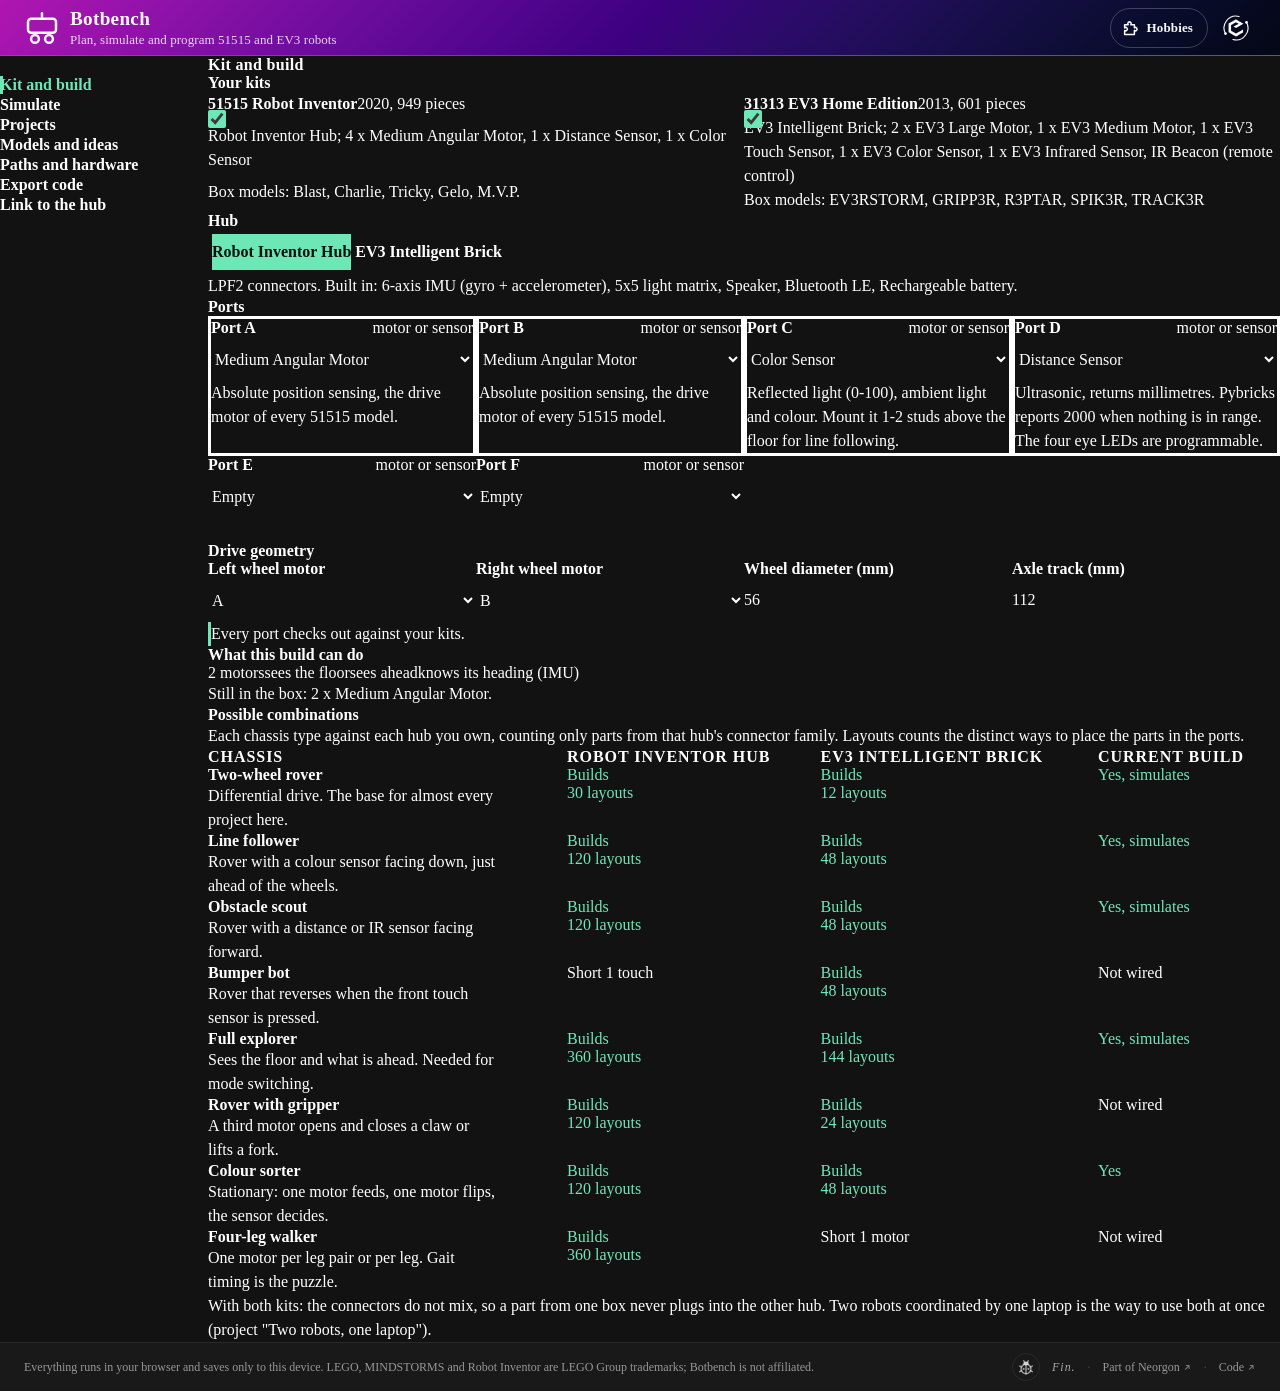
==== commit 74f3ebbc: "chore(kits): sync header, footer and beacon kits and stamp the category row Header Kit: a category c" ====
--- a/index.html
+++ b/index.html
@@ -59,6 +59,7 @@
        Opt out per page with <meta name="beacon" content="off">.
        See packages/neorgon-ui/beacon/README.md. -->
   <meta name="beacon-site" content="botbench-site">
+  <meta name="neo-category" content="hobbies">
   <link rel="stylesheet" href="css/neorgon-beacon.css">
   <script defer src="js/neorgon-beacon.js"></script>
   <script type="application/ld+json">
@@ -323,6 +324,19 @@
        the text entirely, the kit appends "Part of Neorgon" and any version stamps. -->
   <footer class="neo-footer" data-footer-mode="app">
     Everything runs in your browser and saves only to this device. LEGO, MINDSTORMS and Robot Inventor are LEGO Group trademarks; Botbench is not affiliated.
+    <!-- neo-fleet:more -->
+    <nav class="neo-more" aria-label="More in Hobbies" data-category="hobbies" data-label-en="Hobbies" data-label-es="Pasatiempos">
+      <span class="neo-more__label" aria-hidden="true"><svg class="neo-more__icon" viewBox="0 0 24 24" width="16" height="16" fill="none" stroke="currentColor" stroke-width="2" stroke-linecap="round" stroke-linejoin="round" aria-hidden="true" focusable="false"><path d="M3.5 7.5h4.8a2.2 2.2 0 1 1 3.4 0h4.8v4.3a2.2 2.2 0 1 1 0 3.4v5.3h-13v-5.3a2.2 2.2 0 1 0 0-3.4z"/></svg><span class="neo-more__title">More in Hobbies</span></span>
+      <ul class="neo-more__list">
+        <li><a href="https://cadrage.neorgon.com/">Cadrage</a></li>
+        <li><a href="https://aficion.neorgon.com/">Aficion</a></li>
+        <li><a href="https://hobbyorbit.neorgon.com/">Hobby Orbit</a></li>
+        <li><a href="https://mug.neorgon.com/">Mug</a></li>
+        <li><a href="https://vitrina.neorgon.com/">Vitrina</a></li>
+        <li><a class="neo-more__all" href="https://neorgon.com/hobbies/">All Hobbies tools</a></li>
+      </ul>
+    </nav>
+    <!-- /neo-fleet:more -->
   </footer>
 
   <div id="app-toast" class="toast" role="status" aria-live="polite" aria-atomic="true"></div>
--- a/css/neorgon-header.css
+++ b/css/neorgon-header.css
@@ -0,0 +1,1225 @@
+/* ══════════════════════════════════════════════════════════════
+   Neorgon Header Kit: header.css
+   Canonical source: packages/neorgon-ui/header/
+   Vendored per site as css/neorgon-header.css; do not edit copies.
+   Live CDN: https://cdn.neorgon.org/v1.0.0/header/header.css
+   ══════════════════════════════════════════════════════════════ */
+
+:root {
+  /* Geometry */
+  --header-h: 68px;
+  --header-h-app: 56px;
+  --header-control-h: 40px; /* every header control (buttons, ⋯, palette, home) shares this height */
+  /* Logo height. A token, not a literal, so a site can make the mark carry more
+     weight without forking the kit. Default 36px = the historical value, so
+     nothing changes for a site that never sets it. The bar is 68px with no
+     vertical padding, so ~52px is the practical ceiling before the mark starts
+     to look wedged against the edges. */
+  --header-logo-h: 36px;
+  --header-logo-h-mobile: 28px;
+
+  /* Palette: themes override these (see themes.css) */
+  --header-bg-start: #B015B0;
+  --header-bg-mid: #3D0080;
+  --header-bg-end: #040714;
+  /* Kept here for anything that references the composed gradient, but the
+     authoritative copy is re-declared on .header-bar below; see the note
+     there before changing either. */
+  --header-bg: linear-gradient(in oklch 135deg, var(--header-bg-start) 0%, var(--header-bg-mid) 50%, var(--header-bg-end) 100%);
+  --header-glass: rgba(0, 9, 18, .35);
+  --header-text: #f9f9f9;
+  --header-text-dim: rgba(255, 255, 255, .72);
+  --header-border: rgba(255, 255, 255, .07);
+  --header-border-strong: rgba(255, 255, 255, .22);
+  --header-accent: #e879f9;
+  --header-menu-bg: #10142a;
+  --header-menu-hover: rgba(255, 255, 255, .08);
+
+  /* Focus ring: near-white with a whisper of the brand hue so it never
+     reads as a stray browser default. 5.77:1 (bright end) to 17.98:1
+     (dark end) against the bar, 16.54:1 on the menu. Themes may override. */
+  --header-focus: oklch(0.97 0.02 320);
+  --header-focus-w: 2px;
+
+  /* Icon sizing. Two tokens: a filled glyph reads heavier than a stroked
+     one in the same box, so the solid home icon is set smaller to match
+     optically. */
+  --header-icon: 22px;        /* stroked glyphs (palette) */
+  --header-icon-solid: 20px;  /* filled glyphs (home) */
+
+  /* ease-out-quart: fast start, long settle, no overshoot. */
+  --header-ease: cubic-bezier(.22, 1, .36, 1);
+  --header-ease-in: cubic-bezier(.55, 0, 1, .45);
+}
+
+/* Colour judgements about the DEFAULT gradient specifically. Scoped to
+   html:not([data-theme]) because themes.css sets these per theme at the
+   same specificity as :root, so a :root override here would silently
+   overwrite all five palettes. Every consumer below pairs them with a
+   var() fallback to the theme's own token. */
+html:not([data-theme]) {
+  /* --header-border-strong (.22) measures 1.91-1.95:1 on the bar, below
+     the 3:1 WCAG 1.4.11 needs for a control boundary. .42 gives 3.73-4.02:1. */
+  --header-control-border: rgba(255, 255, 255, .42);
+
+  /* --header-bg-end (#040714) is identical to the standard page
+     background, so a flat hairline measures 1.14:1 on the right half.
+     The bar's luminance swings 43x left-to-right, so the edge ramps too. */
+  --header-edge-from: rgba(255, 255, 255, .10);
+  --header-edge-to: rgba(255, 255, 255, .34);
+
+  /* .72 measures 4.14:1 at the start of the subtitle span, below AA.
+     Split from the icon colour, which only needs 3:1 as non-text. */
+  --header-text-dim: rgba(255, 255, 255, .82);
+  --header-icon-color: rgba(255, 255, 255, .78);
+}
+
+/* ── The sticky offset ───────────────────────────────────────────
+   --neo-sticky-top is how much of the viewport's top the header covers
+   right now. header.js keeps it exact (it measures the bar, and drops to 0
+   while auto-hide or the Keys Kit's H toggle has the bar away); these rules
+   are the value before it runs, and with JS off. Rails, scope strips and
+   scroll-margin-top read it instead of hardcoding 56px or 68px:
+
+     .rail { position: sticky; top: var(--neo-sticky-top, 0px); }
+     h2[id] { scroll-margin-top: calc(var(--neo-sticky-top, 0px) + 12px); }
+
+   The kit sets no scroll-padding of its own: many sites already offset
+   their anchors with scroll-margin-top, and the two add up. */
+:root { --neo-sticky-top: 0px; }
+:root:has(.header-bar) { --neo-sticky-top: var(--header-h); }
+:root:has(.header-bar[data-header-mode="app"]) { --neo-sticky-top: var(--header-h-app); }
+:root[data-chrome="off"]:has(.header-bar) { --neo-sticky-top: 0px; }
+
+/* ══════════════════════════════════════════════════════════════
+   SKINS: site-level identity, opt-in per site
+   ────────────────────────────────────────────────────────────
+   A skin replaces the default magenta gradient for ONE site whose
+   own palette clashes with it. Set it in the site's markup:
+
+     <header class="header-bar" data-header-mode="content"
+             data-header-skin="brass">
+
+   This is NOT the theme system. Precedence, by design:
+
+     visitor choice (?theme= / cookie)  >  season (CDN)  >  skin  >  kit default
+
+   A site that should sit out every season keeps its skin with
+   `<html lang="en" data-season="off">` (see season.css). That declines
+   the fleet's decoration only; a visitor's ?theme= still wins.
+
+   Named skins below are the reusable ones. For a one-off palette no
+   other site would share, use `data-header-skin="custom"` and declare
+   the tokens in the site's own CSS; contract at the end of this block.
+
+   Two cascade facts make that ordering work, and both are easy to
+   get wrong:
+
+   1. A declaration ON .header-bar beats a value INHERITED from
+      <html>, whatever the specificity. Visitor themes declare on
+      <html>, so every skin is scoped `html:not([data-theme])`:
+      the moment a visitor picks a theme, all skins stop matching.
+   2. Season rules in season.css carry a matching
+      `[data-header-skin]` selector one step more specific than the
+      skin rules below, so an armed season still flips skinned
+      sites. Do not raise the specificity here without raising it
+      there too, or skinned sites will silently sit out the season.
+
+   3. The Footer Kit's pieces (.neo-footer, and .neo-top and .neo-modal,
+      which it appends to <body>) and the Beacon link sit outside
+      .header-bar, so a skin declared only on the bar never reaches
+      their focus rings and borders (queue #156). Every skin rule
+      therefore names them too, behind `:has()` on <html>. That item is
+      wrapped in `:is()` because :is() forgives a selector it cannot
+      parse: a browser without :has() drops that one item, not the
+      whole rule and with it the header's own skin. `:where()` inside
+      :has() keeps it at (0,2,1), under an armed season's (0,3,2)
+      pieces rule in season.css. The footer and beacon resolve the
+      tokens on those pieces; see "Header-derived tokens" in footer.css.
+
+   Each skin also sets --header-focus, a near-white in its own hue, so
+   the header's focus rings and the Beacon's stop being the default's
+   pink on a skinned site.
+
+   Each skin re-tunes the edge ramp and control border for its own
+   surface; those defaults are calibrated to the magenta gradient
+   and are wrong on a black bar.
+   ══════════════════════════════════════════════════════════════ */
+
+/* ink: near-black neutral. The default choice for a site whose
+   palette the magenta gradient fights. */
+html:not([data-theme]) .header-bar[data-header-skin="ink"],
+:is(html:not([data-theme]):has(:where(.header-bar[data-header-skin="ink"])) :is(.neo-footer, .neo-top, .neo-modal, .neo-beacon-link)) {
+  --header-focus: oklch(0.97 0.01 255);
+  --header-bg-start: #14161c;
+  --header-bg-mid: #0b0d12;
+  --header-bg-end: #050609;
+  --header-glass: rgba(10, 12, 16, .55);
+  --header-accent: #cbd5e1;
+  --header-text: #f4f4f5;
+  --header-text-dim: rgba(255, 255, 255, .78);
+  --header-icon-color: rgba(255, 255, 255, .74);
+  --header-border: rgba(255, 255, 255, .09);
+  --header-border-strong: rgba(255, 255, 255, .24);
+  --header-control-border: rgba(255, 255, 255, .44);
+  --header-menu-bg: #14161c;
+  --header-menu-hover: rgba(255, 255, 255, .09);
+  /* A near-black bar sits close to the page in luminance at BOTH ends,
+     so the edge has to be brighter than the gradient's ramp. */
+  --header-edge-from: rgba(255, 255, 255, .26);
+  --header-edge-to: rgba(255, 255, 255, .26);
+}
+
+/* carbon: flat true black, no gradient. The most restrained option;
+   the hairline does all the separating. */
+html:not([data-theme]) .header-bar[data-header-skin="carbon"],
+:is(html:not([data-theme]):has(:where(.header-bar[data-header-skin="carbon"])) :is(.neo-footer, .neo-top, .neo-modal, .neo-beacon-link)) {
+  --header-focus: oklch(0.97 0 0);
+  --header-bg-start: #08080a;
+  --header-bg-mid: #08080a;
+  --header-bg-end: #08080a;
+  --header-glass: rgba(0, 0, 0, .6);
+  --header-accent: #e5e5e5;
+  --header-text: #fafafa;
+  --header-text-dim: rgba(255, 255, 255, .76);
+  --header-icon-color: rgba(255, 255, 255, .72);
+  --header-border: rgba(255, 255, 255, .12);
+  --header-border-strong: rgba(255, 255, 255, .26);
+  --header-control-border: rgba(255, 255, 255, .46);
+  --header-menu-bg: #101012;
+  --header-menu-hover: rgba(255, 255, 255, .1);
+  --header-edge-from: rgba(255, 255, 255, .3);
+  --header-edge-to: rgba(255, 255, 255, .3);
+}
+
+/* brass: warm dark, tuned to incident-runbook's #b8935f / #d8b280
+   accents and its #040714 page background. */
+html:not([data-theme]) .header-bar[data-header-skin="brass"],
+:is(html:not([data-theme]):has(:where(.header-bar[data-header-skin="brass"])) :is(.neo-footer, .neo-top, .neo-modal, .neo-beacon-link)) {
+  --header-focus: oklch(0.97 0.02 75);
+  --header-bg-start: #2a2114;
+  --header-bg-mid: #16120c;
+  --header-bg-end: #040714;
+  --header-glass: rgba(22, 18, 12, .5);
+  --header-accent: #d8b280;
+  --header-text: #f7f3ea;
+  --header-text-dim: rgba(247, 243, 234, .8);
+  --header-icon-color: rgba(216, 178, 128, .86);
+  --header-border: rgba(216, 178, 128, .2);
+  --header-border-strong: rgba(216, 178, 128, .38);
+  --header-control-border: rgba(216, 178, 128, .55);
+  --header-menu-bg: #17130d;
+  --header-menu-hover: rgba(216, 178, 128, .14);
+  --header-edge-from: rgba(216, 178, 128, .22);
+  --header-edge-to: rgba(216, 178, 128, .34);
+}
+
+/* slate: cool blue-grey. Neutral without going fully black. */
+html:not([data-theme]) .header-bar[data-header-skin="slate"],
+:is(html:not([data-theme]):has(:where(.header-bar[data-header-skin="slate"])) :is(.neo-footer, .neo-top, .neo-modal, .neo-beacon-link)) {
+  --header-focus: oklch(0.97 0.02 230);
+  --header-bg-start: #33415a;
+  --header-bg-mid: #1e293b;
+  --header-bg-end: #0b1120;
+  --header-glass: rgba(15, 23, 42, .5);
+  --header-accent: #7dd3fc;
+  --header-text: #f1f5f9;
+  --header-text-dim: rgba(241, 245, 249, .8);
+  --header-icon-color: rgba(226, 232, 240, .78);
+  --header-border: rgba(148, 163, 184, .2);
+  --header-border-strong: rgba(148, 163, 184, .36);
+  --header-control-border: rgba(203, 213, 225, .5);
+  --header-menu-bg: #16202f;
+  --header-menu-hover: rgba(148, 163, 184, .16);
+  --header-edge-from: rgba(148, 163, 184, .18);
+  --header-edge-to: rgba(148, 163, 184, .34);
+}
+
+/* aurora: deep teal into cyan. For data/monitoring surfaces. */
+html:not([data-theme]) .header-bar[data-header-skin="aurora"],
+:is(html:not([data-theme]):has(:where(.header-bar[data-header-skin="aurora"])) :is(.neo-footer, .neo-top, .neo-modal, .neo-beacon-link)) {
+  --header-focus: oklch(0.97 0.02 205);
+  --header-bg-start: #0e7490;
+  --header-bg-mid: #0a3d4d;
+  --header-bg-end: #040714;
+  --header-glass: rgba(8, 51, 68, .5);
+  --header-accent: #67e8f9;
+  --header-text: #ecfeff;
+  --header-text-dim: rgba(236, 254, 255, .82);
+  --header-icon-color: rgba(165, 243, 252, .82);
+  --header-border: rgba(103, 232, 249, .2);
+  --header-border-strong: rgba(103, 232, 249, .36);
+  --header-control-border: rgba(165, 243, 252, .5);
+  --header-menu-bg: #07222c;
+  --header-menu-hover: rgba(103, 232, 249, .14);
+  --header-edge-from: rgba(103, 232, 249, .2);
+  --header-edge-to: rgba(103, 232, 249, .32);
+}
+
+/* ember: warm amber into rust. For alert/ops surfaces that want
+   warmth without reading as the danger theme. */
+html:not([data-theme]) .header-bar[data-header-skin="ember"],
+:is(html:not([data-theme]):has(:where(.header-bar[data-header-skin="ember"])) :is(.neo-footer, .neo-top, .neo-modal, .neo-beacon-link)) {
+  --header-focus: oklch(0.97 0.02 85);
+  --header-bg-start: #9a3412;
+  --header-bg-mid: #4a1608;
+  --header-bg-end: #040714;
+  --header-glass: rgba(74, 22, 8, .5);
+  --header-accent: #fbbf24;
+  --header-text: #fff7ed;
+  --header-text-dim: rgba(255, 247, 237, .82);
+  --header-icon-color: rgba(253, 230, 138, .84);
+  --header-border: rgba(251, 191, 36, .2);
+  --header-border-strong: rgba(251, 191, 36, .36);
+  --header-control-border: rgba(253, 230, 138, .5);
+  --header-menu-bg: #23120a;
+  --header-menu-hover: rgba(251, 191, 36, .14);
+  --header-edge-from: rgba(251, 191, 36, .2);
+  --header-edge-to: rgba(251, 191, 36, .32);
+}
+
+/* jade: clinical emerald. Tuned to headpain-site's #059669 / #10b981
+   accents on its #040714 page. For calm medical/health surfaces where
+   both the magenta default and ember's warning-warmth read wrong. */
+html:not([data-theme]) .header-bar[data-header-skin="jade"],
+:is(html:not([data-theme]):has(:where(.header-bar[data-header-skin="jade"])) :is(.neo-footer, .neo-top, .neo-modal, .neo-beacon-link)) {
+  --header-focus: oklch(0.97 0.02 165);
+  --header-bg-start: #065f46;
+  --header-bg-mid: #043b2c;
+  --header-bg-end: #040714;
+  --header-glass: rgba(4, 59, 44, .5);
+  --header-accent: #6ee7b7;
+  --header-text: #ecfdf5;
+  --header-text-dim: rgba(236, 253, 245, .82);
+  --header-icon-color: rgba(167, 243, 208, .84);
+  --header-border: rgba(110, 231, 183, .2);
+  --header-border-strong: rgba(110, 231, 183, .36);
+  --header-control-border: rgba(167, 243, 208, .5);
+  --header-menu-bg: #08251c;
+  --header-menu-hover: rgba(110, 231, 183, .14);
+  --header-edge-from: rgba(110, 231, 183, .2);
+  --header-edge-to: rgba(110, 231, 183, .32);
+}
+
+/* The named skins compose their gradient in oklab, not oklch.
+   oklch carries a hue, and a stop with almost no chroma has a hue that is
+   "powerless": the browser borrows the neighbouring stop's hue instead,
+   from each side. brass's near-neutral mid (#16120c) took the brown hue on
+   its left and the navy hue on its right, so the bar changed colour in one
+   step along the 50% line: the brown-to-navy diagonal near x=700 on
+   Releve's and apps-site's headers. Measured on a 1440px bar: the largest
+   one-step change in OKLab a/b was 24.4 (x1000) in oklch and 1.8 in oklab;
+   every other skin measures 0.7 to 3.2 either way, and oklab lowers it for
+   aurora, ember and jade too. These skins are dark, low-chroma ramps with
+   no hue sweep to keep. The default gradient and the visitor themes stay
+   in oklch, where the sweep is the design.
+   Scope: (0,3,1), the skins' own weight. An armed season's skinned rule
+   re-asserts its oklch gradient at (0,4,2), so seasons look the same on a
+   skinned site as anywhere else. `custom` is left alone: the site chose
+   those stops under oklch. */
+html:not([data-theme]) .header-bar:is([data-header-skin="ink"], [data-header-skin="carbon"],
+  [data-header-skin="brass"], [data-header-skin="slate"], [data-header-skin="aurora"],
+  [data-header-skin="ember"], [data-header-skin="jade"]) {
+  --header-bg: linear-gradient(in oklab 135deg, var(--header-bg-start) 0%, var(--header-bg-mid) 50%, var(--header-bg-end) 100%);
+}
+
+/* ── custom: a site-authored skin ────────────────────────────────
+   For a one-off palette that no named skin fits and that no other
+   site would reuse. The kit deliberately ships NO tokens for this
+   value: the site supplies them, and the kit stays out of the way.
+
+     <header class="header-bar" data-header-skin="custom">
+
+   In the site's own css/style.css, copy this selector EXACTLY: the
+   scoping and the specificity are the whole contract:
+
+     html:not([data-theme]) .header-bar[data-header-skin="custom"],
+     html:not([data-theme]) :is(.neo-footer, .neo-top, .neo-modal, .neo-beacon-link) {
+       --header-focus: …;
+       --header-bg-start: …;  --header-bg-mid: …;  --header-bg-end: …;
+       --header-accent: …;    --header-text: …;    --header-text-dim: …;
+       --header-icon-color: …; --header-border: …; --header-border-strong: …;
+       --header-control-border: …; --header-menu-bg: …; --header-menu-hover: …;
+       --header-edge-from: …; --header-edge-to: …;
+     }
+
+   Why that exact selector, and nothing shorter:
+     · `html:not([data-theme])` makes the skin collapse the instant a
+       visitor picks a theme. Drop it and the site ignores ?theme=.
+     · `[data-header-skin="custom"]` puts it at (0,3,1), above the
+       kit default, below an armed season's (0,4,2) skin variant. A
+       bare `.header-bar { --header-bg-start: … }` is only (0,1,0)
+       and the kit's own defaults would beat it.
+     · The second line hands the same tokens to the Footer Kit's
+       pieces and the Beacon link, which sit outside the bar. Without
+       it the footer's focus rings stay the kit's magenta (queue #156).
+       It is (0,2,1), below an armed season's (0,3,2) pieces rule, so
+       a season still re-skins the footer. A site that only skins a
+       page with no footer can leave it out.
+   Set only the three gradient stops if that is all that clashes; the
+   bar re-composes --header-bg from them (see .header-bar below).
+   Only the three stops + accent are usually enough, but re-tune the
+   edge ramp too if the bar is much darker or lighter than the default
+   magenta, which those values are calibrated against. */
+
+/* ── Bar ─────────────────────────────────────────────────────── */
+.header-bar {
+  position: sticky;
+  top: 0;
+  z-index: var(--z-sticky-header, 200);
+  display: flex;
+  align-items: center;
+  gap: var(--space-3, 12px);
+  height: var(--header-h);
+  padding: 0 var(--space-6, 24px);
+  /* Re-composed HERE, not only at :root. A custom property's var()
+     references resolve on the element where that property is declared, so a
+     --header-bg built at :root bakes in :root's start/mid/end and ignores any
+     override made further down the tree. Declaring it on .header-bar means
+     skins (and any site override on the bar) only need to set the three
+     stops. Themes still work: they set the stops on <html>, which inherits
+     down to here before this resolves. */
+  --header-bg: linear-gradient(in oklch 135deg, var(--header-bg-start) 0%, var(--header-bg-mid) 50%, var(--header-bg-end) 100%);
+  background: var(--header-bg);
+  border-bottom: 1px solid var(--header-border);
+  color: var(--header-text);
+  --header-h-cur: var(--header-h);
+}
+
+/* Bottom edge as a ramp, not a flat hairline (see --header-edge-*).
+   Degrades to the theme's flat --header-border where unsupported or
+   where a theme defines no ramp of its own. */
+html:not([data-theme]) .header-bar {
+  border-image: linear-gradient(
+    to right,
+    var(--header-edge-from, rgba(255, 255, 255, .10)),
+    var(--header-edge-to, rgba(255, 255, 255, .34))
+  ) 1;
+}
+/* Hub is a floating glass plate, not a band welded to the page; the
+   ramp would read as a seam. */
+html:not([data-theme]) .header-bar[data-header-mode="hub"] {
+  border-image: none;
+  border-bottom-color: var(--header-border);
+}
+
+/* Mode: hub, transparent cozy glass, no gradient */
+.header-bar[data-header-mode="hub"] {
+  background: var(--header-glass);
+  backdrop-filter: blur(12px);
+  -webkit-backdrop-filter: blur(12px);
+}
+
+/* Mode: app, slim, auto-hides on scroll down (JS toggles .header-hidden) */
+.header-bar[data-header-mode="app"] {
+  height: var(--header-h-app);
+  --header-h-cur: var(--header-h-app);
+}
+
+/* Auto-hide. `app` mode has it by definition; every other mode opts in with
+   data-header-autohide="on" and keeps its own height and background. */
+.header-bar[data-header-mode="app"],
+.header-bar[data-header-autohide="on"] {
+  transition: transform .26s var(--header-ease, ease);
+}
+/* Leaving accelerates away; returning decelerates in. Same budget. */
+.header-bar[data-header-mode="app"].header-hidden,
+.header-bar[data-header-autohide="on"].header-hidden {
+  transform: translateY(-100%);
+  transition-duration: .2s;
+  transition-timing-function: var(--header-ease-in, ease);
+}
+/* Keyboard focus entering a hidden bar reveals it: focus must never sit
+   on an off-screen control (WCAG 2.4.7, and 2.2's 2.4.11). header.js
+   drops the class on focusin so the next scroll decision agrees with
+   what is painted; this rule covers the frame in between. */
+.header-bar.header-hidden:focus-within { transform: none; }
+
+/* ── Logo block ──────────────────────────────────────────────── */
+.header-logo {
+  display: flex;
+  align-items: center;
+  gap: 10px;
+  flex-shrink: 0;
+  min-width: 0;
+}
+.header-logo-img {
+  height: var(--header-logo-h, 36px);
+  width: auto;
+  flex-shrink: 0;
+  display: block;
+  transition: transform .28s var(--header-ease, ease);
+}
+/* The raster fallback still needs forcing white; the injected vector must not
+   be filtered, because it already inherits the header's own text colour and
+   inverting it would undo exactly the thing it was swapped in to fix. */
+img.header-logo-img { filter: brightness(0) invert(1); }
+svg.header-logo-mark { color: var(--header-text); fill: currentColor; width: auto; }
+/* A site that ships its own mark gets it as a mask over currentColor, so the
+   glyph follows the header's text colour exactly as the inline svg does. An
+   <img> could not: it paints its own pixels and ignores the cascade. */
+.header-logo-own {
+  /* Width tracks height rather than restating the token: .header-logo-img
+     already sets height, and it drops to --header-logo-h-mobile under 700px.
+     Pinning width to the desktop value gave a 36x28 box on a phone. */
+  aspect-ratio: 1;
+  width: auto;
+  /* Declared, not inherited. `background: currentColor` resolves against
+     whatever the ancestor set, and the logo is always inside an <a>: on a site
+     whose logo anchor carries no class, that ancestor is an unstyled link and
+     currentColor is the UA's #0000EE. The mark then paints link-blue, silently,
+     because nothing in the page is wrong enough to throw. Every fleet site
+     happens to wrap the logo in .header-title-link (which the kit gives
+     color: inherit), so this only surfaced when ops-console adopted the kit
+     with a bare <a>. Stating the colour here makes the mask independent of the
+     markup around it, which is the contract the rest of the kit already keeps. */
+  color: var(--header-text);
+  background: currentColor;
+  /* The image itself is set inline by header.js, derived from the manifest
+     link, because a fleet site is served at its domain root and a kit showcase
+     is not. Only the parts that do not vary live here. */
+  -webkit-mask-position: center; mask-position: center;
+  -webkit-mask-size: contain;    mask-size: contain;
+  -webkit-mask-repeat: no-repeat; mask-repeat: no-repeat;
+}
+.header-logo-img:hover,
+.header-title-link:hover .header-logo-img { transform: scale(1.06) rotate(-4deg); }
+
+/* min-height also fixes a target-size failure: at <=700px the subtitle is
+   hidden and this link collapses to 22px, under the 24px WCAG 2.5.8
+   minimum. The parent centres it, so it grows symmetrically, with no shift. */
+.header-title-link {
+  text-decoration: none;
+  color: inherit;
+  min-width: 0;
+  display: flex;
+  flex-direction: column;
+  justify-content: center;
+  min-height: var(--header-control-h);
+}
+/* Current contract: mark + name are ONE anchor to the site's own home
+   (the img rides inside .header-title-link with alt=""), so the link's
+   accessible name is the title text and the logo stops being a second,
+   differently-behaved link. Scoped with :has() so the retired two-anchor
+   markup keeps rendering unchanged wherever it still exists. */
+.header-title-link:has(> .header-logo-img, > picture) {
+  flex-direction: row;
+  align-items: center;
+  gap: 10px;
+}
+.header-title-wrap {
+  display: flex;
+  flex-direction: column;
+  justify-content: center;
+  min-width: 0;
+}
+/* The one visible cue that the name is a control: the title warms to the
+   accent on hover. Kept subtle; the cursor and the logo tilt do the rest. */
+.header-logo h1 { transition: color .2s var(--header-ease, ease); }
+.header-title-link:hover h1 { color: var(--header-accent); }
+/* rem, not em: a shared component must not rescale because a site set its
+   own body font-size. 1.2rem == 19.2px == today's rendered size.
+
+   `margin: 0` for the same reason, and it is load-bearing: the UA gives h1
+   `.67em 0`, which at this size is 12.86px above and below. The kit never
+   reset it, so the title block came out 67px inside app mode's fixed 56px
+   bar: the title rode high and the subtitle hung out of the header into the
+   page. It looked fine on most sites only because they link the CDN
+   `styles/base.css`, whose `*` reset zeroed it for us; the sites that don't
+   (headpain, autopilot, references-api in app mode) showed the real geometry. */
+.header-logo h1 {
+  margin: 0;
+  font-size: 1.2rem;
+  font-weight: 600;
+  line-height: 1.2;
+  letter-spacing: .015em;
+  color: var(--header-text);
+  white-space: nowrap;
+}
+/* All four sides declared, so a site that authors the subtitle as a <p>
+   rather than a <div> does not reintroduce the same UA margin. */
+.header-subtitle {
+  font-size: .8125rem;
+  line-height: 1.25;
+  color: var(--header-text-dim);
+  font-weight: 500;
+  margin: 2px 0 0;
+  letter-spacing: .005em;
+  white-space: nowrap;
+}
+
+/* Epigraph: the animating half of a bilingual subtitle. The glyph churn is
+   decoration, so it is aria-hidden and .neo-epi-sr carries the real sentence
+   for assistive tech. Both live inside .header-subtitle, which keeps the
+   existing nowrap and mobile-hide behaviour unchanged. */
+.neo-epi { font-variant-ligatures: none; }
+.neo-epi-sr {
+  position: absolute;
+  width: 1px; height: 1px;
+  margin: -1px; padding: 0; border: 0;
+  overflow: hidden;
+  clip-path: inset(50%);
+  white-space: nowrap;
+}
+
+/* ── Right cluster: actions + theme toggle + home ────────────── */
+.header-right {
+  margin-left: auto;
+  display: flex;
+  align-items: center;
+  gap: var(--space-2, 8px);
+  min-width: 0;
+}
+
+.header-actions {
+  display: flex;
+  align-items: center;
+  gap: var(--space-2, 8px);
+  position: relative; /* overflow .header-menu anchors here */
+  min-width: 0;
+}
+.header-actions .btn,
+.header-actions .nav-link {
+  white-space: nowrap;
+  flex-shrink: 0;
+}
+/* Uniform control row: direct action children match the icon buttons'
+   height so Share / ⋯ / palette / home read as one correlative strip.
+   (Direct-child only: items moved into the ⋯ menu keep menu styling.) */
+.header-actions > .btn,
+.header-actions > .nav-link,
+.header-actions > button,
+.header-actions > a {
+  height: var(--header-control-h);
+  min-height: 0; /* neutralize site-level control minimums (e.g. --control-height) */
+  box-sizing: border-box;
+  display: inline-flex;
+  align-items: center;
+}
+
+/* Same guarantee one level down, for the kit's own grouping idiom.
+   header.js already knows .header-btn-group as a unit that travels into the ⋯
+   menu whole; the geometry rule above did not, so a grouped button kept its
+   own height and the row went ragged: pathfinder shipped 37px Fit/Clear
+   buttons flanked by 40px icon controls. Scoped to a group still sitting in
+   the bar: once the ⋯ menu adopts it the selector stops matching and menu
+   styling takes over, which is the same boundary the direct-child rule draws.
+   Deliberately NOT `> div > *`: battlecard's .bc-menu-wrap holds dropdown
+   items that are not bar controls and must not be stretched to 40px. */
+.header-actions > .header-btn-group > .btn,
+.header-actions > .header-btn-group > .nav-link,
+.header-actions > .header-btn-group > button,
+.header-actions > .header-btn-group > a {
+  height: var(--header-control-h);
+  min-height: 0;
+  box-sizing: border-box;
+  display: inline-flex;
+  align-items: center;
+}
+
+/* Appearance fallback for action buttons.
+   The kit enforces geometry on .header-actions children but never styled
+   them, so a site that uses the canonical .btn / .nav-link classes without
+   defining them renders a raw browser button inside the header
+   (incident-runbook hit exactly this). Wrapped in :where() so the whole
+   rule has ZERO specificity: every site's own .btn/.nav-link styling
+   still wins, and this only shows through where nothing else applies. */
+:where(.header-actions) > :where(.btn, .nav-link, button, a) {
+  padding: 0 12px;
+  border: 1px solid var(--header-border-strong);
+  border-radius: 6px;
+  background: transparent;
+  color: var(--header-text);
+  font: inherit;
+  font-size: .875rem;
+  font-weight: 500;
+  line-height: 1;
+  text-decoration: none;
+  cursor: pointer;
+  transition: background .2s var(--header-ease, ease),
+              border-color .2s var(--header-ease, ease);
+}
+:where(.header-actions) > :where(.btn, .nav-link, button, a):hover {
+  background: var(--header-menu-hover);
+  border-color: var(--header-control-border, var(--header-border-strong));
+}
+
+/* An icon-only control has no label to pad around, and the fallback above
+   assumes there is one. Its 12px side padding lands inside a border-box
+   control the site already sized square, leaving 40 - 24 - 2 = 14px of
+   content, and an SVG is a flex item that will shrink into it. neorgon-site's
+   GitHub mark rendered 14x26 and hiring-pack's 10x24 before this rule.
+
+   Specificity note, because it is not what the :where() wrapper suggests:
+   :has() is NOT zero-specificity: it takes the specificity of its most
+   specific argument, so `svg:only-child` puts this selector at (0,1,1), the
+   same weight as the `.header-actions > a` geometry rule above and ABOVE a
+   site's single-class `.header-link { width: 36px }`. That is deliberate and
+   matches the contract: the uniform control row is kit-owned, and a site that
+   truly needs different geometry sets --header-control-h rather than
+   restyling the control. hiring-pack declared 36px and now renders 40px. */
+:where(.header-actions) > :where(.btn, .nav-link, button, a):has(> svg:only-child) {
+  padding: 0;
+  width: var(--header-control-h);
+  justify-content: center;
+}
+
+/* …and the fallback's border does not belong on one either. .header-home is
+   an unboxed glyph, so a site that styles neither ends up with a boxed icon
+   sitting next to an unboxed one in the same row (hiring-pack shipped exactly
+   that pair). Geometry above is kit-owned at (0,1,1); appearance is not: the
+   extra :where() flattens this to zero specificity, so pathfinder and
+   cartograph, whose icon buttons are deliberately boxed to match the text
+   buttons beside them, keep their border on a single class. */
+:where(.header-actions > :where(.btn, .nav-link, button, a):has(> svg:only-child)),
+:where(.header-actions > :where(.btn, .nav-link, button, a):has(> svg:only-child)):hover {
+  border-color: transparent;
+}
+
+/* Belt and braces for the same failure: whatever padding a site declares, an
+   icon inside a header control is never the thing that gives way. Carries real
+   specificity on purpose: a squeezed icon is always a bug, never a choice. */
+.header-actions > .btn > svg,
+.header-actions > .nav-link > svg,
+.header-actions > button > svg,
+.header-actions > a > svg {
+  flex: none;
+}
+
+/* ── Theme toggle ────────────────────────────────────────────── */
+.header-theme { position: relative; display: flex; }
+.header-theme-toggle {
+  display: inline-flex;
+  align-items: center;
+  justify-content: center;
+  width: var(--header-control-h);
+  height: var(--header-control-h);
+  padding: 0;
+  border: 1px solid var(--header-control-border, var(--header-border-strong));
+  border-radius: 6px;
+  background: transparent;
+  color: var(--header-icon-color, var(--header-text-dim));
+  cursor: pointer;
+  transition: color .2s, border-color .2s, background .2s;
+}
+.header-theme-toggle:hover,
+.header-theme-toggle[aria-expanded="true"] {
+  color: var(--header-text);
+  border-color: var(--header-border-strong);
+  background: var(--header-menu-hover);
+}
+.header-theme-toggle svg {
+  width: var(--header-icon, 22px);
+  height: var(--header-icon, 22px);
+  display: block;
+}
+[data-theme]:not([data-theme=""]) .header-theme-toggle { color: var(--header-accent); }
+
+/* ── Home icon ───────────────────────────────────────────────── */
+.header-home {
+  display: flex;
+  align-items: center;
+  justify-content: center;
+  width: var(--header-control-h);
+  height: var(--header-control-h);
+  box-sizing: border-box;
+  padding: 0;
+  border-radius: 6px;
+  /* Full strength, not --header-icon-color. The dim was meant as hierarchy and
+     did not read as one: .header-source carries no colour rule at all, so it
+     inherits the header's own #f9f9f9, and the home control sitting beside it
+     at 78% looked like a misconfiguration rather than a decision. The other
+     user of that token is the bordered theme toggle, which has a border to
+     carry its own weight; this one does not. */
+  color: var(--header-text);
+  text-decoration: none;
+  flex-shrink: 0;
+  transition: color .18s var(--header-ease, ease),
+              background .18s var(--header-ease, ease);
+}
+/* --header-accent is the pink on the default palette and the skin's own accent
+   everywhere else, so the highlight stays on-brand without hardcoding magenta
+   into a control that ships to seven skins. */
+.header-home:hover,
+.header-home:focus-visible { color: var(--header-accent); background: var(--header-menu-hover); }
+.header-home svg {
+  width: var(--header-icon-solid, 20px);
+  height: var(--header-icon-solid, 20px);
+  display: block;
+}
+
+/* ── Hub glyph: the Energon mark at the centre of a galaxy ───────
+   .header-home is the one header link to neorgon.com, tooltip
+   "neorgon.com". The page stamps a placeholder SVG (markup contract
+   in the README) and upgradeHome() replaces it on init with the mark
+   at scale(0.72) inside a <g class="nh-orbit"> of two arcs and two
+   dots. Idle the whole thing is still; on hover or keyboard focus the
+   orbit group turns as one rigid body while the mark stays upright,
+   because a rotating letterform is unreadable.
+   Stroked glyph, so it sizes with --header-icon, not the solid token. */
+.header-home svg.nh-hub-icon {
+  /* Deliberately larger than --header-icon: the galaxy's arms occupy the outer
+     ring, so at 22px the MARK fell to 14px against 18px for the neighbouring
+     control. 26px puts it back at 18px, measured, while the arms still land
+     inside the 40px box. */
+  width: var(--header-hub-icon, 26px);
+  height: var(--header-hub-icon, 26px);
+}
+.header-home .nh-orbit {
+  transform-origin: 12px 12px; /* viewBox centre, for the legacy planet markup */
+}
+.header-home:hover .nh-orbit,
+.header-home:focus-visible .nh-orbit {
+  animation: nh-orbit-lap 1.4s linear infinite;
+}
+@keyframes nh-orbit-lap { to { transform: rotate(360deg); } }
+
+/* The galaxy turns as one rigid body on hover, so a plain rotate does it.
+   This replaced an offset-path satellite on an inclined ellipse: that needed a
+   front/back pair kept in sync and a semi-major axis capped so the dot did not
+   clip the viewBox, and none of it is needed once the arms sit outside the
+   mark instead of crossing it. */
+
+/* ── Overflow toggle (⋯), injected by header.js ─────────────── */
+.header-overflow { position: relative; display: flex; }
+.header-overflow[hidden] { display: none; }
+.header-overflow-toggle {
+  display: inline-flex;
+  align-items: center;
+  justify-content: center;
+  min-width: var(--header-control-h);
+  height: var(--header-control-h);
+  box-sizing: border-box;
+  padding: 0 10px;
+  border: 1px solid var(--header-control-border, var(--header-border-strong));
+  border-radius: 6px;
+  background: transparent;
+  color: var(--header-text);
+  font-size: 1rem;
+  font-weight: 700;
+  letter-spacing: 1px;
+  cursor: pointer;
+  transition: background .2s;
+}
+.header-overflow-toggle:hover,
+.header-overflow-toggle[aria-expanded="true"] { background: var(--header-menu-hover); }
+
+/* Shared press feedback: these three controls are kit-owned, so the kit
+   owns their states (sites style their own .btn). */
+.header-overflow-toggle:active,
+.header-theme-toggle:active,
+.header-home:active {
+  background: var(--header-menu-hover);
+  transform: translateY(.5px);
+}
+
+/* ── Dropdown menu (overflow + theme + Export▾ groups) ─────────
+   Rules: parent gets position:relative; one open at a time; Esc /
+   outside click closes; arrow keys navigate (all handled by header.js) */
+.header-menu {
+  position: absolute;
+  /* Anchored to the BAR's bottom edge, not the button's. A 40px control
+     centred in a 68px bar put the old panel 10.5px inside the bar. */
+  top: calc(100% + (var(--header-h-cur, 68px) - var(--header-control-h)) / 2 + 8px);
+  right: 0;
+  min-width: 180px;
+  max-height: min(60vh, 320px);
+  overflow-y: auto;
+  margin: 0;
+  padding: 6px;
+  list-style: none;
+  background: var(--header-menu-bg);
+  border: 1px solid var(--header-border-strong);
+  border-radius: 12px;
+  /* Contact / mid / ambient + inner top highlight, so the panel lands
+     instead of floating. */
+  box-shadow:
+    0 1px 2px rgba(0, 0, 0, .45),
+    0 8px 16px -6px rgba(0, 0, 0, .5),
+    0 24px 48px -16px rgba(0, 0, 0, .65),
+    inset 0 1px 0 rgba(255, 255, 255, .06);
+  transform-origin: top right;
+  display: none;
+  z-index: 1;
+}
+.header-menu.open {
+  display: block;
+  animation: neo-menu-in .14s var(--header-ease, ease) both;
+}
+@keyframes neo-menu-in {
+  from { opacity: 0; transform: translateY(-6px) scale(.98); }
+  to   { opacity: 1; transform: none; }
+}
+
+.header-menu .btn,
+.header-menu .nav-link,
+.header-menu button,
+.header-menu a {
+  display: flex;
+  align-items: center;
+  /* text-align does nothing to a flex item; without this the site's own
+     .btn { justify-content: center } wins and every row centres itself. */
+  justify-content: flex-start;
+  gap: 10px;
+  width: 100%;
+  min-height: 44px;
+  padding: 0 12px;
+  border: none;
+  border-radius: 8px;
+  background: none;
+  color: var(--header-text);
+  font: inherit;
+  font-size: .875rem;
+  font-weight: 500;
+  text-align: left;
+  text-decoration: none;
+  white-space: nowrap;
+  cursor: pointer;
+}
+.header-menu .btn:hover,
+.header-menu .nav-link:hover,
+.header-menu button:hover,
+.header-menu a:hover {
+  background: var(--header-menu-hover);
+}
+
+/* ── Focus visibility ─────────────────────────────────────────
+   Every focusable header control gets a real ring. outline costs no
+   layout and creates no stacking context, so app-mode transform is
+   unaffected. Longhand lists (no :is()) for universal support. */
+.header-logo a:focus-visible,
+.header-title-link:focus-visible,
+.header-actions > a:focus-visible,
+.header-actions > button:focus-visible,
+.header-actions > .btn:focus-visible,
+.header-actions > .nav-link:focus-visible,
+.header-overflow-toggle:focus-visible,
+.header-theme-toggle:focus-visible,
+.header-home:focus-visible {
+  outline: var(--header-focus-w) solid var(--header-focus);
+  outline-offset: 2px;
+}
+/* Drawn inside the item so it never collides with the menu's padding or
+   scroll edge. Covers menuitemradio/checkbox, which the old rule missed. */
+.header-menu .btn:focus-visible,
+.header-menu .nav-link:focus-visible,
+.header-menu button:focus-visible,
+.header-menu a:focus-visible,
+.header-menu [role="menuitem"]:focus-visible,
+.header-menu [role="menuitemradio"]:focus-visible,
+.header-menu [role="menuitemcheckbox"]:focus-visible {
+  outline: var(--header-focus-w) solid var(--header-focus);
+  outline-offset: -2px;
+  background: var(--header-menu-hover);
+}
+.header-menu .badge,
+.header-menu [data-badge] { margin-left: auto; }
+
+/* Grouped controls (.header-btn-group divs / navs) moved into the ⋯ menu
+   render as stacked rows; group chrome (borders, padding, flex) is stripped. */
+.header-menu > div,
+.header-menu > nav {
+  display: block;
+  border: none;
+  margin: 0;
+  padding: 0;
+}
+.header-menu > div + div,
+.header-menu > nav + nav {
+  border-top: 1px solid var(--header-border);
+  margin-top: 4px;
+  padding-top: 4px;
+}
+.header-menu > div button,
+.header-menu > div a,
+.header-menu > nav button,
+.header-menu > nav a {
+  width: 100%;
+  margin: 0;
+}
+
+/* Theme menu specifics */
+.header-theme-menu .theme-swatch {
+  width: 14px;
+  height: 14px;
+  border-radius: 50%;
+  flex-shrink: 0;
+  border: 1px solid rgba(255, 255, 255, .25);
+}
+.header-theme-menu [aria-checked="true"]::after {
+  content: "✓";
+  margin-left: auto;
+  color: var(--header-accent);
+}
+
+/* ── Category chip and panel (built by header.js from
+   <meta name="neo-category">) ──────────────────────────────────
+   Bar tokens only: the chip follows the skin, an armed season and the
+   visitor's theme like every other control, and names its category by
+   icon and label, never by a category colour. The panel hangs inside
+   .header-bar, so it inherits the same tokens and needs no skin hand-off.
+
+   The wrapper is display: contents: no flex item, no extra gap. The panel
+   is positioned against the bar; header.js measures --neo-cat-right so its
+   right edge meets the chip's. */
+.header-category { display: contents; }
+.header-category__icon { width: 18px; height: 18px; flex: none; display: block; }
+.header-category__chev { width: 14px; height: 14px; flex: none; display: block; }
+
+.header-category__chip {
+  display: inline-flex;
+  align-items: center;
+  gap: 7px;
+  flex-shrink: 0;
+  height: var(--header-control-h);
+  box-sizing: border-box;
+  margin: 0;
+  padding: 0 14px 0 11px;
+  border: 1px solid var(--header-border-strong);
+  border-radius: 999px;
+  background: transparent;
+  color: var(--header-text);
+  font: inherit;
+  font-size: .8125rem;
+  font-weight: 600;
+  line-height: 1;
+  letter-spacing: .01em;
+  white-space: nowrap;
+  cursor: pointer;
+  transition: background .2s var(--header-ease, ease),
+              border-color .2s var(--header-ease, ease);
+}
+.header-category__chip:hover,
+.header-category__chip[aria-expanded="true"] {
+  background: var(--header-menu-hover);
+  border-color: var(--header-control-border, var(--header-border-strong));
+}
+.header-category__chip:focus-visible {
+  outline: var(--header-focus-w) solid var(--header-focus);
+  outline-offset: 2px;
+}
+/* Icon only: a phone with no ⋯ menu, or a desktop bar too narrow for the
+   label. Unboxed, like every other icon-only control in the bar; the label
+   stays in the accessible name. */
+.header-bar[data-neo-category="icon"] .header-category__chip {
+  width: var(--header-control-h);
+  padding: 0;
+  justify-content: center;
+  border-color: transparent;
+  border-radius: 6px;
+}
+.header-bar[data-neo-category="icon"] .header-category__chip .header-category__icon {
+  width: var(--header-icon, 22px);
+  height: var(--header-icon, 22px);
+}
+.header-bar[data-neo-category="icon"] .header-category__label {
+  position: absolute;
+  width: 1px; height: 1px;
+  margin: -1px; padding: 0; border: 0;
+  overflow: hidden;
+  clip-path: inset(50%);
+  white-space: nowrap;
+}
+/* menu: the chip is the ⋯ menu's first row; none: no room even for an
+   icon (a title too long for the bar), so the footer row carries it. */
+.header-bar:is([data-neo-category="menu"], [data-neo-category="none"]) .header-category__chip { display: none; }
+
+.header-menu.header-category__menu {
+  top: calc(100% + 8px);
+  right: var(--neo-cat-right, var(--space-6, 24px));
+  width: 320px;
+  min-width: 0;
+  max-width: calc(100vw - 16px);
+  max-height: min(calc(100vh - var(--header-h-cur, 68px) - 24px), 640px);
+  max-height: min(calc(100dvh - var(--header-h-cur, 68px) - 24px), 640px);
+  padding: 8px;
+}
+/* Sections: siblings, the jump, the twelve, home. */
+.header-menu.header-category__menu > * + * {
+  border-top: 1px solid var(--header-border);
+  margin-top: 6px;
+  padding-top: 6px;
+}
+.header-menu.header-category__menu a,
+.header-menu.header-category__menu button { min-height: 36px; }
+.header-category__title {
+  margin: 6px 12px 4px;
+  font-size: max(12px, .75rem);
+  font-weight: 600;
+  line-height: 1.3;
+  letter-spacing: .08em;
+  text-transform: uppercase;
+  color: var(--header-text-dim);
+}
+.header-category__menu a span { overflow: hidden; text-overflow: ellipsis; }
+.header-menu .header-category__all { color: var(--header-accent); }
+.header-category__jump kbd {
+  margin-left: auto;
+  display: inline-flex;
+  align-items: center;
+  justify-content: center;
+  min-width: 22px;
+  height: 22px;
+  box-sizing: border-box;
+  padding: 0 6px;
+  border: 1px solid var(--header-border-strong);
+  border-bottom-width: 2px;
+  border-radius: 5px;
+  font: 600 max(12px, .75rem)/1 ui-monospace, SFMono-Regular, Menlo, monospace;
+  color: var(--header-text);
+}
+.header-category__grid {
+  display: grid;
+  grid-template-columns: repeat(2, minmax(0, 1fr));
+  gap: 2px;
+}
+.header-menu .header-category__grid a { padding: 0 10px; }
+/* The current category: a filled row with a rule on its leading edge, and
+   aria-current; never colour alone. */
+.header-menu .header-category__grid a[aria-current="true"] {
+  background: var(--header-menu-hover);
+  box-shadow: inset 2px 0 0 var(--header-accent);
+  font-weight: 650;
+}
+
+/* The phone row in the ⋯ menu that opens the same panel. */
+.header-menu .header-category-row { font-weight: 600; }
+.header-menu .header-category-row .header-category__chev { margin-left: auto; width: 16px; height: 16px; }
+.header-overflow-menu > .header-category-row {
+  margin-bottom: 4px;
+  border-bottom: 1px solid var(--header-border);
+  border-radius: 8px 8px 0 0;
+}
+
+@media (pointer: coarse) {
+  .header-menu.header-category__menu a,
+  .header-menu.header-category__menu button { min-height: 44px; }
+  /* Touch: no keycap to press. */
+  .header-category__jump kbd { display: none; }
+}
+
+/* ── Fit (header.js) ────────────────────────────────────────────
+   measure: a moment's state while header.js asks whether the bar needs
+     more width than it has; nothing may shrink, so a squeezed row cannot
+     pass for a row that fits.
+   fit: set once the kit has arranged the bar. The right cluster keeps its
+     size, so a control can never slide under the home icon.
+   tight: nothing is left to move into ⋯ and it still does not fit; the
+     title gives way with an ellipsis instead of a control. */
+.header-bar[data-neo-measure] .header-logo,
+.header-bar[data-neo-measure] .header-right,
+.header-bar[data-neo-measure] .header-right > *,
+.header-bar[data-neo-measure] .header-actions > * { flex-shrink: 0 !important; }
+/* A scroll strip (overflow-x: auto, a row of tabs) is measured at its floor
+   and then shrinks into what is left, scrolling the rest. header.js sets
+   --neo-scroll-floor (its content width, at most 112px). */
+.header-bar[data-neo-measure] .header-actions > [data-neo-scroll] {
+  flex: 0 0 var(--neo-scroll-floor, 112px) !important;
+  width: var(--neo-scroll-floor, 112px) !important;
+  min-width: 0 !important;
+}
+.header-bar[data-neo-fit] .header-actions > [data-neo-scroll] { flex-shrink: 1; min-width: var(--neo-scroll-floor, 112px); }
+.header-bar[data-neo-fit]:not([data-neo-scroller]) .header-right { flex-shrink: 0; }
+/* A control a site positioned out of the row (absolute or fixed) is put
+   back in it, so it cannot sit on top of another one; header.js warns. */
+.header-actions > [data-neo-flow],
+.header-overflow-menu > [data-neo-flow] { position: static !important; transform: none !important; }
+.header-bar[data-neo-tight] .header-logo { flex-shrink: 1; min-width: 0; }
+.header-bar[data-neo-tight] .header-logo > *,
+.header-bar[data-neo-tight] .header-title-link,
+.header-bar[data-neo-tight] .header-title-wrap { min-width: 0; }
+.header-bar[data-neo-tight] .header-logo h1,
+.header-bar[data-neo-tight] .header-subtitle { overflow: hidden; text-overflow: ellipsis; }
+
+/* ── One positioning line ───────────────────────────────────────
+   A page whose masthead carries the line (.neo-masthead__line) does not
+   say it again in the bar (design-pass AP7). */
+body:has(.neo-masthead__line) .header-subtitle { display: none; }
+
+/* ── Mobile (≤700px): shrink, hide subtitle, JS moves non-kept
+   action buttons into the ⋯ overflow menu ────────────────────── */
+@media (max-width: 700px) {
+  :root {
+    --header-control-h: 36px;
+    --header-icon: 20px;
+    --header-icon-solid: 18px;
+  }
+  .header-bar { padding: 0 var(--space-4, 16px); gap: var(--space-2, 8px); }
+  .header-subtitle { display: none; }
+  /* Shown again only where header.js found room for the whole line beside
+     the controls (data-neo-sub); it never takes a control's place or the
+     bar's height. The ellipsis is a guard for a line that grows after the
+     measure (an epigraph mid-churn), not the plan. */
+  .header-bar[data-neo-sub] .header-subtitle {
+    display: block;
+    margin-top: 1px;
+    font-size: max(12px, .75rem);
+    overflow: hidden;
+    text-overflow: ellipsis;
+  }
+  .header-logo h1 { font-size: 1rem; }
+  .header-logo-img { height: var(--header-logo-h-mobile, 28px); }
+  .header-right { gap: 6px; }
+  /* A 180px panel pinned to the right of a 375px viewport wastes width. */
+  .header-menu {
+    min-width: min(260px, calc(100vw - 32px));
+    max-width: calc(100vw - 32px);
+  }
+  /* The category panel is a sheet across the bar on a phone, whichever
+     control opened it (the ⋯ menu's row, or the icon in the bar). */
+  .header-menu.header-category__menu {
+    top: calc(100% + 6px);
+    left: 8px;
+    right: 8px;
+    width: auto;
+    max-width: none;
+    transform-origin: top center;
+  }
+}
+
+/* ── Reduced motion ──────────────────────────────────────────── */
+@media (prefers-reduced-motion: reduce) {
+  .header-bar[data-header-mode="app"],
+  .header-bar[data-header-mode="app"].header-hidden,
+  .header-bar[data-header-autohide="on"],
+  .header-bar[data-header-autohide="on"].header-hidden { transition: none; }
+  .header-logo-img { transition: none; }
+  .header-logo-img:hover,
+  .header-title-link:hover .header-logo-img { transform: none; }
+  .header-home:hover .nh-orbit,
+  .header-home:focus-visible .nh-orbit { animation: none; }
+  .header-menu.open { animation: none; }
+  .header-overflow-toggle:active,
+  .header-theme-toggle:active,
+  .header-home:active { transform: none; }
+}
+
+/* ── Forced colors (Windows High Contrast) ────────────────────
+   The bar's hierarchy is carried entirely by translucent whites, which
+   all collapse to one system colour. Give the structural edges system
+   tokens so the header doesn't become one undifferentiated block. */
+@media (forced-colors: active) {
+  .header-bar {
+    border-image: none;
+    border-bottom: 1px solid CanvasText;
+  }
+  .header-overflow-toggle,
+  .header-theme-toggle,
+  .header-category__chip { border-color: ButtonBorder; }
+  .header-menu { border: 1px solid CanvasText; }
+  /* box-shadow is dropped in forced colours, so the current category
+     keeps an outline instead. */
+  .header-menu .header-category__grid a[aria-current="true"] { outline: 2px solid Highlight; outline-offset: -2px; }
+  .header-category__chip:focus-visible,
+  .header-logo a:focus-visible,
+  .header-title-link:focus-visible,
+  .header-actions > a:focus-visible,
+  .header-actions > button:focus-visible,
+  .header-actions > .btn:focus-visible,
+  .header-actions > .nav-link:focus-visible,
+  .header-overflow-toggle:focus-visible,
+  .header-theme-toggle:focus-visible,
+  .header-home:focus-visible,
+  .header-menu button:focus-visible,
+  .header-menu a:focus-visible { outline-color: Highlight; }
+}
--- a/css/neorgon-footer.css
+++ b/css/neorgon-footer.css
@@ -1,12 +1,12 @@
 /* ══════════════════════════════════════════════════════════════
-   Neorgon Footer Kit — footer.css
+   Neorgon Footer Kit: footer.css
    Canonical source: packages/neorgon-ui/footer/
-   Vendored per site as css/neorgon-footer.css — do not edit copies.
+   Vendored per site as css/neorgon-footer.css. Do not edit copies.
    Live CDN: https://cdn.neorgon.org/v1.0.0/footer/footer.css
    ══════════════════════════════════════════════════════════════ */
 
 :root {
-  /* Geometry — minimal mode is sized to match the one-line .info-footer
+  /* Geometry: minimal mode is sized to match the one-line .info-footer
      it replaces (~70px total). Raise --footer-pad-block per site only if
      that site genuinely wants a heavier footer. */
   --footer-pad-block: 24px;
@@ -16,7 +16,7 @@
   --footer-control-h: 32px;
   /* One line of footer copy, and the WCAG 2.5.8 minimum a bar target has to
      reach. They are tokens because the bar compensates its target boxes
-     against the line height exactly — see .neo-footer-bar a below — and a
+     against the line height exactly (see .neo-footer-bar a below), and a
      hand-edited `line-height: 1.7` would silently put that compensation out. */
   --footer-line: 1.7;
   --footer-target: 24px;
@@ -134,7 +134,7 @@
 .neo-footer-note { margin: 0; }
 .neo-footer-note + .neo-footer-note { margin-top: 6px; }
 
-/* Links — .neo-footer a is styled broadly so retrofitted markup that
+/* Links: .neo-footer a is styled broadly so retrofitted markup that
    still uses .footer-link inherits the right treatment for free. */
 .neo-footer a {
   color: var(--footer-text);
@@ -156,7 +156,13 @@
   max-width: var(--footer-max-w);
   margin: 0 auto;
 }
-.neo-footer-inner + .neo-footer-bar { margin-top: 14px; }
+/* A row between the copy and the bar must not cost the bar its gap: an
+   adjacent-sibling rule alone stops matching the moment anything sits
+   between them (an app-mode phone footer lost 14px that way while the row
+   was placed there). Declared before the modes, which reset it at equal
+   specificity. */
+.neo-footer-inner + .neo-footer-bar,
+.neo-footer-inner + .neo-more + .neo-footer-bar { margin-top: 14px; }
 
 /* Right-hand cluster in content mode (© stays left) */
 .neo-footer-bar-group {
@@ -166,22 +172,26 @@
   gap: 6px 12px;
 }
 
-/* Target size — WCAG 2.5.8 (Minimum, 24x24). Bar links are standalone
+/* Target size: WCAG 2.5.8 (Minimum, 24x24). Bar links are standalone
    controls in a row, not links inside a sentence, so the inline exception
    does not cover them: they measured ~84x20 and ~37x20.
 
    Each one is grown to a 24px box and handed the difference straight back as
    negative block margin, so the item's *margin* box still measures exactly one
-   line and the bar does not get taller. That matters here more than usual —
+   line and the bar does not get taller. That matters here more than usual:
    `minimal` is tuned to ~70px against the .info-footer it replaced and `app`
    to ~50px, and this row is what sets both. The text keeps the baseline it
    had; only the hit area grows, ~2px above and below the line.
 
    min() clamps the compensation at zero, so a site that sets a line taller
    than the 24px minimum keeps its own spacing instead of being pulled tight.
-   Sized in em, not px, because `app` mode runs a smaller font than the rest. */
+   Sized in em, not px, because `app` mode runs a smaller font than the rest.
+   The "More in" row's links are the same kind of standalone control on the
+   same line, so they take the same box. In content mode they are a column
+   instead, spaced like the link columns (see .neo-footer-col a). */
 .neo-footer-bar a,
-.neo-footer-bar .neo-footer-disclaimer {
+.neo-footer-bar .neo-footer-disclaimer,
+.neo-footer:not([data-footer-mode="content"]) .neo-more__list a {
   display: inline-flex;
   align-items: center;
   justify-content: center;
@@ -192,7 +202,7 @@
 
 .neo-footer-sep { opacity: .4; user-select: none; }
 
-/* Version / updated stamps — mono + tabular so they never jitter */
+/* The version stamp: mono + tabular so it never jitters */
 /* The end mark. Ornament only: it states nothing the page needs, which is
    why it is safe to render in a language most visitors do not read. */
 .neo-footer-fin {
@@ -209,7 +219,7 @@
   opacity: .8;
 }
 
-/* ── Mode: minimal (default) — the one-liner most tool sites use ──
+/* ── Mode: minimal (default): the one-liner most tool sites use ──
    The note and the meta bar share ONE centred line whenever they fit,
    and wrap to a second only when the copy is genuinely long. Stacking
    them unconditionally made this mode ~60% taller than the
@@ -230,7 +240,7 @@
   font-size: 1em;
 }
 
-/* ── Mode: app — slim, low-contrast, stays out of the way ───────── */
+/* ── Mode: app: slim, low-contrast, stays out of the way ───────── */
 .neo-footer[data-footer-mode="app"] {
   padding-top: var(--footer-pad-block-app);
   padding-bottom: calc(var(--footer-pad-block-app) + env(safe-area-inset-bottom, 0px));
@@ -256,9 +266,21 @@
     gap: 16px;
   }
   .neo-footer[data-footer-mode="app"] .neo-footer-inner { flex: 1 1 auto; }
-}
-
-/* ── Mode: content — brand block + link columns + bottom bar ──────
+  /* A site that turns the row on keeps its one line (note left, bar right)
+     and gets the row as a second, left-aligned line: footer.js puts it after
+     the bar in app mode, so it needs no reordering. Squeezed into the same
+     line it wrapped the note, the row and the bar into three ragged columns. */
+  .neo-footer[data-footer-mode="app"][data-footer-more="on"] { flex-wrap: wrap; row-gap: 6px; }
+  /* A long note can push the bar onto its own line; it stays at the right. */
+  .neo-footer[data-footer-mode="app"][data-footer-more="on"] > .neo-footer-bar { margin-left: auto; margin-right: 0; }
+  .neo-footer[data-footer-mode="app"][data-footer-more="on"] > .neo-more {
+    flex: 1 0 100%;
+    justify-content: flex-start;
+  }
+  .neo-footer[data-footer-mode="app"][data-footer-more="on"] .neo-more__list { justify-content: flex-start; }
+}
+
+/* ── Mode: content: brand block + link columns + bottom bar ──────
    Deliberately the tall one: it carries navigation, not just a note. */
 .neo-footer[data-footer-mode="content"] { text-align: left; padding-top: var(--footer-pad-block-content); }
 .neo-footer[data-footer-mode="content"] .neo-footer-inner {
@@ -299,6 +321,105 @@
   padding-top: 18px;
   border-top: 1px solid var(--_footer-border);
 }
+
+/* ── More in <category> (stamped by scripts/fleet_stamp.py) ─────
+   Sibling tools from the registry, between <!-- neo-fleet:more -->
+   markers in the page. footer.js lifts the row out of the copy and puts
+   it between the copy and the bar (minimal, app) or among the columns
+   (content).
+
+   It wears the footer's own tokens, nothing else: a header skin, an
+   armed season and a visitor theme re-skin it with the rest of the
+   footer. The category is told by its icon and its label, never by a
+   category colour, which stays on the hub's board.
+
+   In minimal mode it is one more item of the footer's wrapping row, so
+   on a wide screen with a short note the whole footer is still one line
+   inside the ~70px budget, and it takes a line of its own only when the
+   copy is long. Measured in tests/footer-more-browser.mjs. */
+.neo-more {
+  display: flex;
+  flex-wrap: wrap;
+  align-items: baseline;
+  justify-content: center;
+  gap: 2px 10px;
+  margin: 0;
+}
+.neo-footer[data-footer-mode="minimal"] > .neo-more,
+.neo-footer:not([data-footer-mode]) > .neo-more { margin-inline: 6px; }
+
+.neo-more__label {
+  display: inline-flex;
+  /* Baseline, so the row lines up on the words and not on the icon's
+     bottom edge, which is where an svg's baseline is synthesised. */
+  align-items: baseline;
+  gap: 6px;
+  color: var(--footer-text-strong);
+  font-weight: 600;
+  white-space: nowrap;
+}
+/* The stamp also writes width/height 16 on the <svg>, so a page whose
+   stylesheet predates the row never draws it at the browser's 300x150. */
+.neo-more__icon {
+  flex: none;
+  align-self: center;
+  width: 1.2em;
+  height: 1.2em;
+}
+
+.neo-more__list {
+  display: flex;
+  flex-wrap: wrap;
+  align-items: center;
+  justify-content: center;
+  gap: 2px 0;
+  margin: 0;
+  padding: 0;
+  list-style: none;
+}
+.neo-more__list li { display: inline-flex; align-items: center; }
+/* Names run to two words ("Glass Box", "Prompt Forge"), so the items need a
+   mark between them. A drawn dot, not a "·", because generated text is read
+   aloud; and only while the row sits on one line: on a phone it wraps, and
+   a dot would open the second line. There the gap does the separating. */
+.neo-more__list li + li::before {
+  content: "";
+  flex: none;
+  width: 3px;
+  height: 3px;
+  margin: 0 9px;
+  border-radius: 50%;
+  background: currentColor;
+  opacity: .45;
+}
+
+/* App mode is the slim one: the row is off unless the site asks for it.
+   Any mode can opt out. The markup stays, hidden, for the header kit. */
+.neo-footer[data-footer-mode="app"]:not([data-footer-more="on"]) .neo-more,
+.neo-footer[data-footer-more="off"] .neo-more { display: none; }
+
+/* Content mode: one more column, headed like the others. */
+.neo-footer[data-footer-mode="content"] .neo-more {
+  flex-direction: column;
+  flex-wrap: nowrap;
+  align-items: flex-start;
+  justify-content: flex-start;
+  gap: 8px;
+}
+.neo-footer[data-footer-mode="content"] .neo-more__label {
+  margin: 0 0 2px;
+  font-size: max(12px, .75rem);
+  letter-spacing: .08em;
+  text-transform: uppercase;
+}
+.neo-footer[data-footer-mode="content"] .neo-more__list {
+  flex-direction: column;
+  flex-wrap: nowrap;
+  align-items: flex-start;
+  gap: 8px;
+}
+.neo-footer[data-footer-mode="content"] .neo-more__list a { line-height: 1.5; }
+.neo-footer[data-footer-mode="content"] .neo-more__list li + li::before { content: none; }
 
 /* ── Theme switcher (opt-in: <meta name="neo-theme-switcher" content="footer">) */
 .neo-footer-theme { position: relative; display: inline-flex; }
@@ -428,6 +549,26 @@
   .neo-footer-tagline { max-width: none; }
   .neo-footer-col { align-items: center; }
   .neo-footer[data-footer-mode="content"] .neo-footer-bar { justify-content: center; }
+  /* App mode stacks here instead of sharing a line: a row the site turned on
+     comes after the bar, with the same breathing room the bar has. */
+  .neo-footer[data-footer-mode="app"] > .neo-footer-bar + .neo-more { margin-top: 12px; }
+  /* The row wraps here: the gap separates the names instead of the dots. */
+  .neo-more__list { gap: 2px 16px; }
+  .neo-more__list li + li::before { content: none; }
+  /* Content mode on a phone: a column of six links stacked one per line
+     cost ~180px under the site's own columns, so the row becomes a full-width
+     block that wraps like the minimal one. 8px between lines keeps the links
+     26.7px apart, the same spacing exception the link columns rely on. */
+  .neo-footer[data-footer-mode="content"] .neo-more {
+    grid-column: 1 / -1;
+    align-items: center;
+  }
+  .neo-footer[data-footer-mode="content"] .neo-more__list {
+    flex-direction: row;
+    flex-wrap: wrap;
+    justify-content: center;
+    gap: 8px 16px;
+  }
 }
 
 /* ── Reduced motion ───────────────────────────────────────────── */
@@ -467,8 +608,8 @@
   max-height: min(78dvh, 640px);
   /* Centring is declared, not inherited. showModal() centres via the UA's
      `margin: auto` on inset:0, and any site carrying a `* { margin: 0 }`
-     reset beats the UA sheet and pins the dialog to the top-left — affinity
-     did exactly that. Too site-dependent to leave implicit. */
+     reset beats the UA sheet and pins the dialog to the top-left (affinity
+     did exactly that). Too site-dependent to leave implicit. */
   margin: auto;
   padding: 0;
   border: 1px solid var(--_footer-border-strong);
@@ -534,13 +675,15 @@
   .neo-modal { width: calc(100vw - 20px); max-height: 84dvh; }
 }
 
-/* ── Print — the footer is the only place a printed page can show
+/* ── Print: the footer is the only place a printed page can show
    provenance, so expand link URLs and drop the floating control. ── */
 @media print {
-  .neo-top, .neo-footer-theme { display: none !important; }
+  /* The row is navigation, and paper goes nowhere: printed, its six links
+     would each expand into a URL under the provenance it exists beside. */
+  .neo-top, .neo-footer-theme, .neo-more { display: none !important; }
 
   /* Provenance must survive the move into the dialog. On paper there is
-     nothing to click, so the trigger goes and the copy itself comes back —
+     nothing to click, so the trigger goes and the copy itself comes back,
      laid out in flow at the end of the document rather than as an overlay. */
   .neo-footer-disclaimer, .neo-modal-close { display: none !important; }
   .neo-modal {
@@ -566,7 +709,7 @@
     page-break-inside: avoid;
   }
   .neo-footer a { color: #000; text-decoration: underline; }
-  /* Paper has no pointers, so the 24px target boxes come off — and they have
+  /* Paper has no pointers, so the 24px target boxes come off, and they have
      to: inside an inline-flex link the expanded href below would be laid out
      as a second flex item beside the label instead of flowing after it. */
   .neo-footer-bar a {
